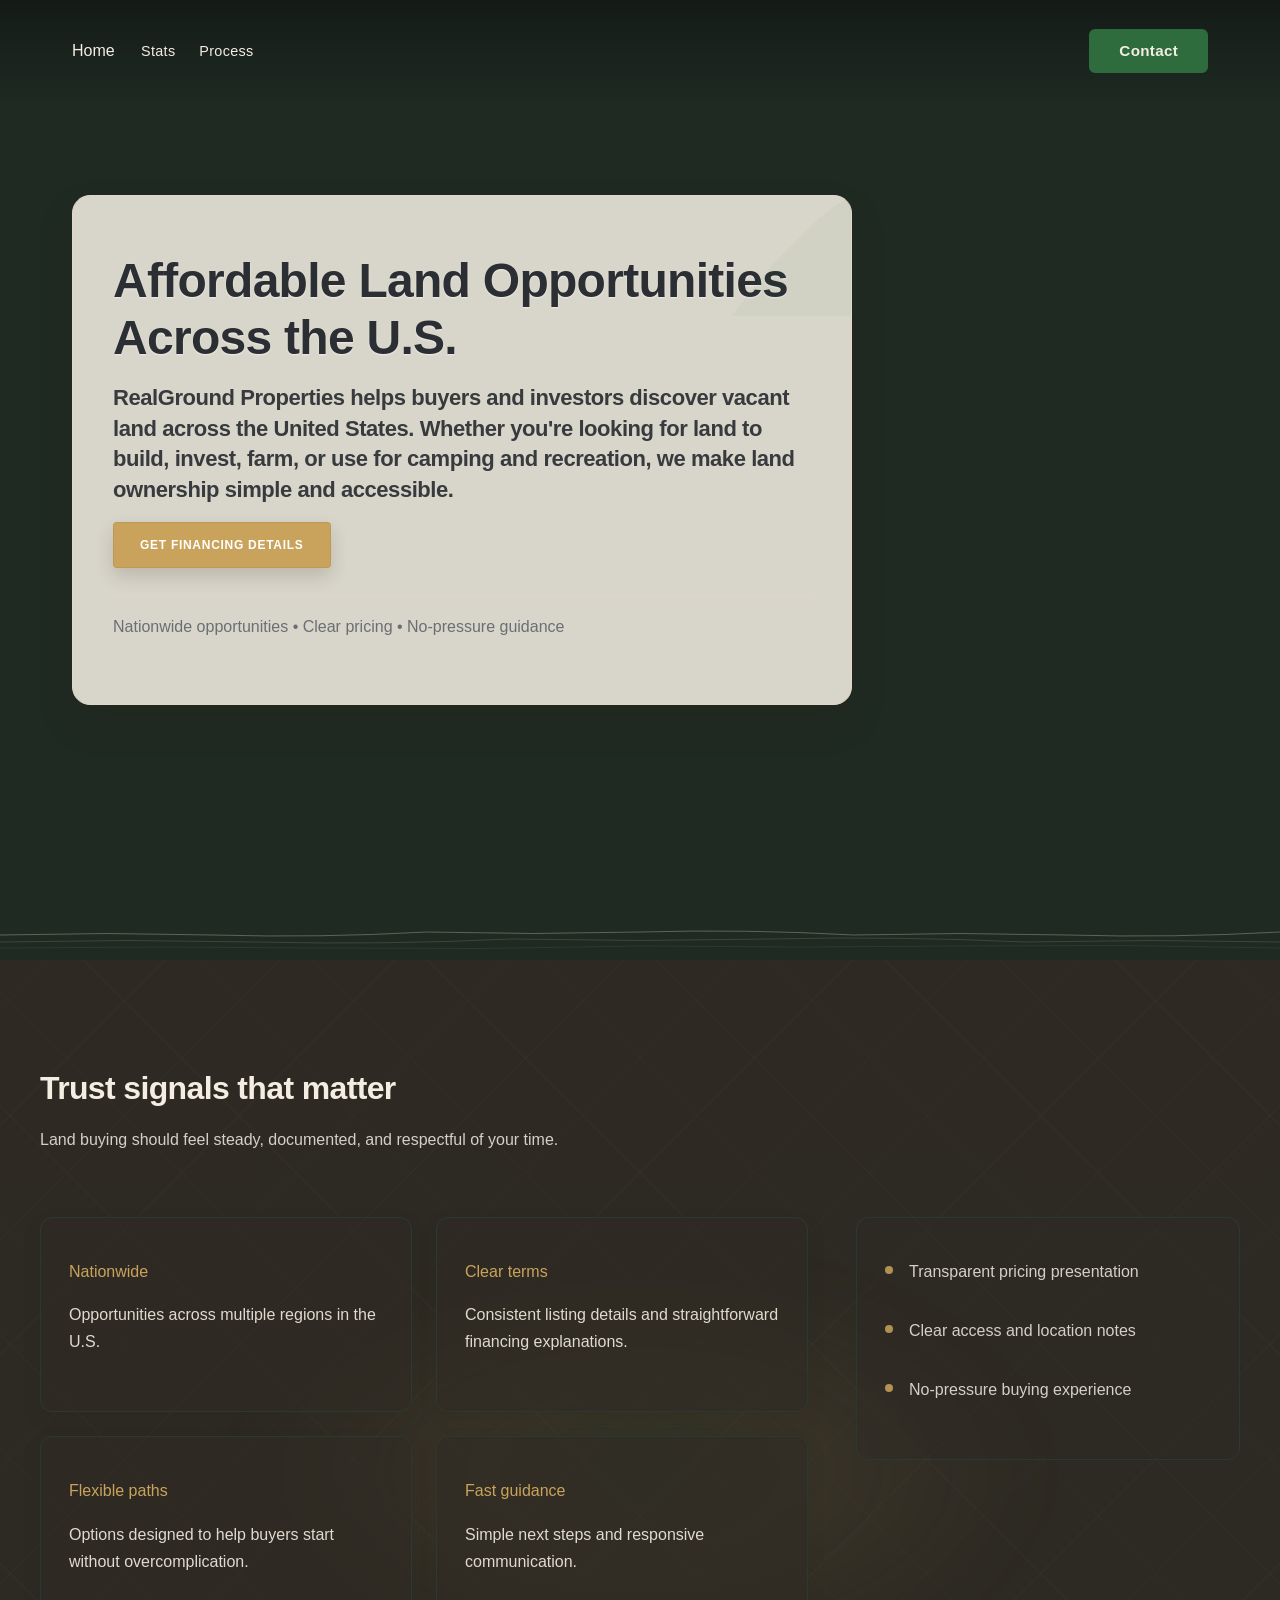
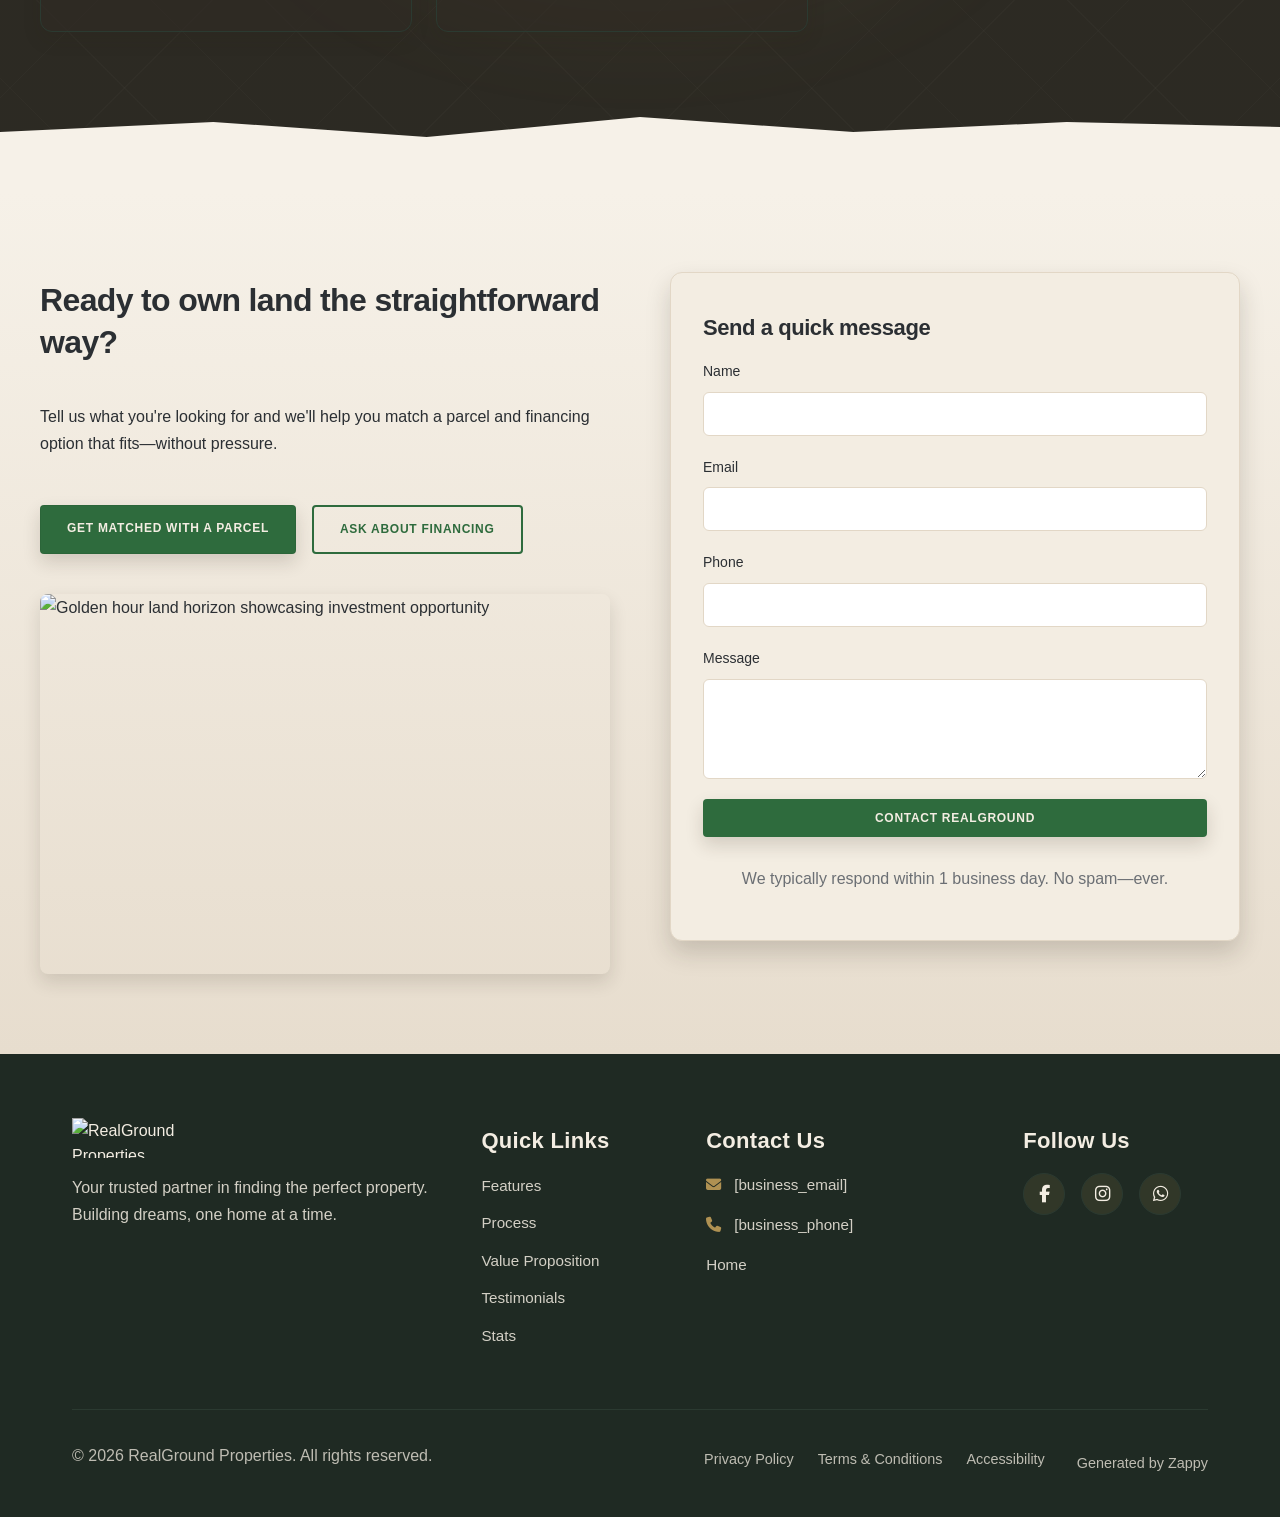
==== index.html @ a603bd5a "Background sync: Progressive GitHub Sync" ====
<!DOCTYPE html>
<html lang="en" dir="ltr">
<head>
    <meta charset="UTF-8">
    <meta name="viewport" content="width=device-width, initial-scale=1.0">
    <meta name="robots" content="index, follow">
    <title>Find Land for Sale Near You with Flexible Financing — RealGround Properties</title>
    <meta name="description" content="Discover vacant land opportunities across America with transparent pricing and seller financing options. From residential lots to recreational getaways—your land search starts here.">
    <meta name="keywords" content="zillow land for sale near me, seller financing real estate, vacant land for sale, recreational land, agricultural land">
    
    <!-- Favicons -->
    <link rel="icon" type="image/x-icon" href="/assets/favicon.ico">
    <link rel="icon" type="image/png" sizes="16x16" href="/assets/favicon-16x16.png">
    <link rel="icon" type="image/png" sizes="32x32" href="/assets/favicon-32x32.png">
    <link rel="icon" type="image/png" sizes="48x48" href="/assets/favicon-48x48.png">
    <link rel="icon" type="image/png" sizes="192x192" href="/assets/favicon-192x192.png">
    <link rel="icon" type="image/png" sizes="512x512" href="/assets/favicon-512x512.png">
    <link rel="apple-touch-icon" href="/assets/apple-touch-icon.png">
    <!-- Zappy Analytics -->
<script>
(function() {
  'use strict';
  
  // Configuration
  var config = {
    websiteId: '4b25e77c-18e2-4ebe-9d01-ecd56fb11695',
    apiUrl: 'https://api.zappy5.com/api/analytics/track',
    sessionDuration: 30 * 60 * 1000, // 30 minutes
    visitorDuration: 30 * 24 * 60 * 60 * 1000, // 30 days
    trackPageViews: true,
    trackClicks: true,
    trackFormSubmissions: true
  };
  
  // Generate or retrieve persistent visitor ID (30 days)
  function getVisitorId() {
    var visitorKey = 'zappy_visitor_' + config.websiteId;
    var visitor = null;
    
    try {
      visitor = localStorage.getItem(visitorKey);
      if (visitor) {
        var visitorData = JSON.parse(visitor);
        var now = Date.now();
        
        // Check if visitor ID is still valid (30 days)
        if (now - visitorData.created < config.visitorDuration) {
          // Update last seen timestamp
          visitorData.lastSeen = now;
          localStorage.setItem(visitorKey, JSON.stringify(visitorData));
          return visitorData.id;
        }
      }
    } catch (e) {
      console.warn('Zappy Analytics: LocalStorage not available');
    }
    
    // Generate new visitor ID
    var newVisitorId = 'zv_' + Date.now() + '_' + Math.random().toString(36).substr(2, 9);
    
    try {
      localStorage.setItem(visitorKey, JSON.stringify({
        id: newVisitorId,
        created: Date.now(),
        lastSeen: Date.now()
      }));
    } catch (e) {
      // Continue without local storage
    }
    
    return newVisitorId;
  }
  
  // Generate or retrieve session ID (30 minutes)
  function getSessionId() {
    var sessionKey = 'zappy_session_' + config.websiteId;
    var session = null;
    
    try {
      session = sessionStorage.getItem(sessionKey);
      if (session) {
        var sessionData = JSON.parse(session);
        var now = Date.now();
        
        // Check if session is still valid
        if (now - sessionData.timestamp < config.sessionDuration) {
          // Update timestamp
          sessionData.timestamp = now;
          sessionStorage.setItem(sessionKey, JSON.stringify(sessionData));
          return sessionData.id;
        }
      }
    } catch (e) {
      console.warn('Zappy Analytics: SessionStorage not available');
    }
    
    // Generate new session ID
    var newSessionId = 'zs_' + Date.now() + '_' + Math.random().toString(36).substr(2, 9);
    
    try {
      sessionStorage.setItem(sessionKey, JSON.stringify({
        id: newSessionId,
        timestamp: Date.now()
      }));
    } catch (e) {
      // Continue without session storage
    }
    
    return newSessionId;
  }
  
  var visitorId = getVisitorId();
  var sessionId = getSessionId();
  
  // Track an event
  function trackEvent(eventType, data) {
    data = data || {};
    
    var eventData = {
      website_id: config.websiteId,
      event_type: eventType,
      page_path: window.location.pathname,
      referrer: document.referrer || 'direct',
      visitor_id: visitorId,
      session_id: sessionId,
      metadata: data
    };
    
    // Use sendBeacon if available (better for page unload events)
    if (navigator.sendBeacon) {
      var blob = new Blob([JSON.stringify(eventData)], { type: 'application/json' });
      navigator.sendBeacon(config.apiUrl, blob);
    } else {
      // Fallback to fetch
      fetch(config.apiUrl, {
        method: 'POST',
        headers: {
          'Content-Type': 'application/json'
        },
        body: JSON.stringify(eventData),
        keepalive: true
      }).catch(function(error) {
        console.warn('Zappy Analytics: Failed to track event', error);
      });
    }
  }
  
  // Track page view
  if (config.trackPageViews) {
    trackEvent('pageview', {
      title: document.title,
      url: window.location.href
    });
  }
  
  // Track clicks on important elements
  if (config.trackClicks) {
    document.addEventListener('click', function(e) {
      var target = e.target;
      
      // Track button clicks (counted as actions)
      if (target.tagName === 'BUTTON' || target.closest('button')) {
        var button = target.tagName === 'BUTTON' ? target : target.closest('button');
        trackEvent('click', {
          element: 'button',
          text: button.textContent.trim().substring(0, 100),
          id: button.id || null,
          class: button.className || null
        });
      }
      
      // Track link clicks (navigation - not counted as actions)
      else if (target.tagName === 'A' || target.closest('a')) {
        var link = target.tagName === 'A' ? target : target.closest('a');
        trackEvent('navigation', {
          element: 'link',
          text: link.textContent.trim().substring(0, 100),
          href: link.href,
          external: link.hostname !== window.location.hostname
        });
      }
    }, true);
  }
  
  // Track form submissions
  if (config.trackFormSubmissions) {
    document.addEventListener('submit', function(e) {
      var form = e.target;
      
      trackEvent('form_submit', {
        form_id: form.id || null,
        form_name: form.name || null,
        form_action: form.action || null,
        form_method: form.method || 'GET'
      });
    }, true);
  }
  
  // Track time on page (send on page unload)
  var pageLoadTime = Date.now();
  
  window.addEventListener('beforeunload', function() {
    var timeOnPage = Math.floor((Date.now() - pageLoadTime) / 1000); // in seconds
    
    trackEvent('page_unload', {
      time_on_page: timeOnPage,
      page_path: window.location.pathname
    });
  });
  
  // Expose tracking function globally for custom events
  window.zappyAnalytics = {
    track: trackEvent,
    getVisitorId: function() { return visitorId; },
    getSessionId: function() { return sessionId; }
  };
  
})();
</script>
<!-- End Zappy Analytics -->
    <meta property="og:title" content="Find Land for Sale Near You with Flexible Financing — RealGround Properties">
  <meta property="og:description" content="Discover vacant land opportunities across America with transparent pricing and seller financing options. From residential lots to recreational getaways—your land search starts here.">
  <meta property="og:type" content="website">
  <meta property="og:locale" content="en_US">
  
  <meta name="twitter:card" content="summary_large_image">
  <meta name="twitter:title" content="Find Land for Sale Near You with Flexible Financing — RealGround Properties">
  <meta name="twitter:description" content="Discover vacant land opportunities across America with transparent pricing and seller financing options. From residential lots to recreational getaways—your land search starts here.">
  
  <link rel="stylesheet" href="https://cdnjs.cloudflare.com/ajax/libs/font-awesome/6.4.0/css/all.min.css">

    <!-- Favicons -->
    <link rel="icon" type="image/x-icon" href="/assets/favicon.ico">
    <link rel="icon" type="image/png" sizes="16x16" href="/assets/favicon-16x16.png">
    <link rel="icon" type="image/png" sizes="32x32" href="/assets/favicon-32x32.png">
    <link rel="icon" type="image/png" sizes="48x48" href="/assets/favicon-48x48.png">
    <link rel="icon" type="image/png" sizes="192x192" href="/assets/favicon-192x192.png">
    <link rel="icon" type="image/png" sizes="512x512" href="/assets/favicon-512x512.png">
    <link rel="apple-touch-icon" href="/assets/apple-touch-icon.png">
    <!-- Cookie Consent -->
    <link rel="stylesheet" href="https://cdn.jsdelivr.net/npm/vanilla-cookieconsent@3/dist/cookieconsent.css">
    <script src="https://cdn.jsdelivr.net/npm/vanilla-cookieconsent@3/dist/cookieconsent.umd.js"></script>
    <!-- Mickidum Accessibility Toolbar -->
    <script src="https://cdn.jsdelivr.net/gh/mickidum/acc_toolbar/acctoolbar/acctoolbar.min.js"></script>

<style data-zappy-section-v2-css="true">
/* V2 Regenerated Section CSS */
.home-hero-section {
  position: relative;
  width: 100%;
  min-height: 100vh;
  display: flex;
  align-items: center;
  justify-content: flex-start;
  overflow: visible;
  padding-bottom: 60px;
  background-color: var(--bg-dark);
  color: var(--text-light);
}

/* Full-bleed background image wrapper */
.home-hero-section .hero-bg-wrapper {
  position: absolute;
  top: 0;
  left: 0;
  width: 100%;
  height: 100%;
  z-index: 0;
  overflow: hidden;
}

.home-hero-section .hero-bg-image {
  position: absolute;
  top: 0;
  left: 0;
  width: 100%;
  height: 100%;
  background-size: cover;
  background-position: center;
  background-repeat: no-repeat;
}

/* Gradient scrim overlay for text legibility */
.home-hero-section .hero-scrim {
  position: absolute;
  top: 0;
  left: 0;
  width: 100%;
  height: 100%;
  background-image: linear-gradient(110deg, rgba(31,42,35,0.78) 0%, rgba(31,42,35,0.65) 40%, rgba(31,42,35,0.35) 70%, rgba(31,42,35,0.15) 100%);
  z-index: 1;
  pointer-events: none;
}

/* Content wrapper: START-aligned with safe margins */
.home-hero-section .hero-content-wrapper {
  position: relative;
  z-index: 10;
  width: 100%;
  max-width: 1200px;
  margin: 0 auto;
  padding: 0 32px;
  display: flex;
  align-items: center;
  min-height: 100vh;
}

/* Frosted overlay card */
.home-hero-section .hero-overlay-card {
  position: relative;
  max-width: 580px;
  background: rgba(243,237,226,0.88);
  backdrop-filter: blur(12px);
  -webkit-backdrop-filter: blur(12px);
  border-radius: 18px;
  padding: 48px 40px;
  box-shadow: 0 18px 34px rgba(41,33,21,0.20), 0 0 1px rgba(47,42,35,0.15);
  border: 1px solid var(--border-light);
  color: var(--text-dark);
}

/* Embossed corner flourish (END corner) */
.home-hero-section .card-flourish {
  position: absolute;
  top: 0;
  right: 0;
  width: 120px;
  height: 120px;
  color: var(--primary);
  pointer-events: none;
}

/* Typography inside card */
.home-hero-section .hero-overlay-card h1 {
  font-family: 'Manrope', system-ui, -apple-system, 'Segoe UI', Roboto, sans-serif;
  font-size: 40px;
  font-weight: 600;
  line-height: 1.15;
  letter-spacing: -0.015em;
  color: var(--text-dark);
  margin: 0 0 20px 0;
  text-shadow: 0 1px 2px rgba(255,255,255,0.6);
}

.home-hero-section .hero-overlay-card h3 {
  font-family: 'Inter', system-ui, -apple-system, 'Segoe UI', Roboto, sans-serif;
  font-size: 16px;
  font-weight: 400;
  line-height: 1.7;
  color: var(--text-dark);
  margin: 0 0 32px 0;
  opacity: 0.92;
}

/* CTA row: horizontal on desktop, stacked on mobile */
.home-hero-section .hero-cta-row {
  display: flex;
  gap: 14px;
  margin-bottom: 28px;
  flex-wrap: wrap;
}

.home-hero-section .btn-primary,
.home-hero-section .btn-secondary {
  display: inline-block;
  padding: 12px 26px;
  border-radius: 4px;
  font-family: 'Inter', system-ui, -apple-system, 'Segoe UI', Roboto, sans-serif;
  font-size: 12px;
  font-weight: 700;
  letter-spacing: 0.06em;
  text-transform: uppercase;
  text-decoration: none;
  border: 1px solid rgba(0,0,0,0.06);
  box-shadow: 0 8px 18px rgba(41,33,21,0.16);
  transition: transform 220ms ease, box-shadow 220ms ease, background-color 220ms ease;
  cursor: pointer;
}

.home-hero-section .btn-primary {
  background: var(--primary);
  color: #FFFFFF;
}

.home-hero-section .btn-primary:hover {
  background: #3C7B4D;
  transform: translateY(-2px);
  box-shadow: 0 12px 24px rgba(41,33,21,0.22);
}

.home-hero-section .btn-secondary {
  background: var(--accent);
  color: #FFFFFF;
}

.home-hero-section .btn-secondary:hover {
  background: #D6902B;
  transform: translateY(-2px);
  box-shadow: 0 12px 24px rgba(217,144,43,0.22);
}

/* Trust row: compact metadata line */
.home-hero-section .trust-row {
  font-family: 'Inter', system-ui, -apple-system, 'Segoe UI', Roboto, sans-serif;
  font-size: 12px;
  font-weight: 600;
  line-height: 1.5;
  color: var(--text-muted);
  margin: 0;
  padding-top: 16px;
  border-top: 1px solid var(--border-light);
}

/* Bottom divider wrapper */
.home-hero-section .home-hero-divider-wrapper {
  position: absolute;
  bottom: 0;
  left: 0;
  width: 100%;
  height: 60px;
  pointer-events: none;
  z-index: 5;
}

.home-hero-section .home-hero-divider-wrapper svg {
  display: block;
  width: 100%;
  height: 100%;
}

/* Mobile responsive styles */
@media (max-width: 768px) {
  .home-hero-section {
    min-height: 100vh;
    padding-bottom: 60px;
  }

  .home-hero-section .hero-content-wrapper {
    padding: 100px 16px 0 16px;
    min-height: calc(100vh - 60px);
  }

  .home-hero-section .hero-overlay-card {
    max-width: 100%;
    padding: 32px 24px;
    border-radius: 12px;
  }

  .home-hero-section .card-flourish {
    width: 80px;
    height: 80px;
  }

  .home-hero-section .hero-overlay-card h1 {
    font-size: 32px;
    margin-bottom: 16px;
  }

  .home-hero-section .hero-overlay-card h3 {
    font-size: 14px;
    margin-bottom: 24px;
  }

  .home-hero-section .hero-cta-row {
    flex-direction: column;
    gap: 12px;
  }

  .home-hero-section .btn-primary,
  .home-hero-section .btn-secondary {
    width: 100%;
    text-align: center;
    padding: 14px 20px;
  }

  .home-hero-section .trust-row {
    font-size: 11px;
    padding-top: 12px;
  }
}
</style>
    <link rel="stylesheet" href="/styles.css">

    <style id="zappy-dropdown-submenu-styles">
      /* ========== DESKTOP DROPDOWN SUBMENU STYLES ========== */
      /* Base styles for dropdown submenus - parent must be positioned */
      .nav-menu li:has(.sub-menu), nav li:has(.sub-menu), .navbar li:has(.sub-menu), #navMenu li:has(.sub-menu) { position: relative; }
      /* Submenu base - hidden by default */
      .nav-menu .sub-menu, nav .sub-menu, .navbar .sub-menu, #navMenu .sub-menu { display: block !important; position: absolute !important; top: 100%; left: 0; min-width: 220px; background: white; border-radius: 8px; box-shadow: 0 8px 25px rgba(0,0,0,0.15); padding: 8px 0; opacity: 0; visibility: hidden; transform: translateY(10px); transition: all 0.3s ease; z-index: 1000; list-style: none; pointer-events: none; }
      /* CRITICAL: Desktop hover styles to show dropdown */
      .nav-menu li:hover > .sub-menu, nav li:hover > .sub-menu, .navbar li:hover > .sub-menu, #navMenu li:hover > .sub-menu { opacity: 1 !important; visibility: visible !important; transform: translateY(0) !important; pointer-events: auto !important; }
      /* Submenu item styling */
      .sub-menu li { list-style: none; margin: 0; padding: 0; }
      .sub-menu a { display: block !important; padding: 10px 16px !important; color: var(--text-dark, #333) !important; font-weight: 500; text-decoration: none; white-space: nowrap; transition: background-color 0.2s; }
      .sub-menu a:hover { background-color: #f5f5f5; }
      /* RTL (Hebrew/Arabic) dropdown positioning */
      [dir="rtl"] .nav-menu .sub-menu, [dir="rtl"] nav .sub-menu, [dir="rtl"] .navbar .sub-menu, html[lang="he"] .nav-menu .sub-menu, html[lang="he"] nav .sub-menu, html[lang="he"] .navbar .sub-menu, html[lang="ar"] .nav-menu .sub-menu, html[lang="ar"] nav .sub-menu, html[lang="ar"] .navbar .sub-menu { left: auto !important; right: 0 !important; }
      /* Hide empty dropdown menus */
      .sub-menu:empty, .sub-menu:not(:has(li:not(.zappy-hidden-menu-item))), .sub-menu:not(:has(li)) { display: none !important; opacity: 0 !important; visibility: hidden !important; pointer-events: none !important; }
      /* Desktop: show submenu on Menu Group hover */
      li:has(.menu-group-title):hover > .sub-menu { opacity: 1 !important; visibility: visible !important; transform: translateY(0) !important; pointer-events: auto !important; }
      /* Menu Group title styling */
      .nav-menu > li > .menu-group-title, #navMenu > li > .menu-group-title { display: inline-block; padding: 0.5rem 1rem; cursor: default; user-select: none; }
      
      /* ========== MOBILE SUBMENU STYLES ========== */
      @media (max-width: 768px) {
        .nav-menu .sub-menu, nav .sub-menu, .navbar .sub-menu, #navMenu .sub-menu { position: static !important; transform: none !important; box-shadow: none !important; background: transparent !important; max-height: 0; overflow: hidden; opacity: 0; visibility: hidden; transition: max-height 0.3s ease, opacity 0.3s ease; padding: 0 !important; border-radius: 0 !important; }
        .sub-menu.mobile-expanded { max-height: 500px !important; opacity: 1 !important; visibility: visible !important; padding: 8px 0 8px 16px !important; }
        [dir="rtl"] .sub-menu.mobile-expanded, html[lang="he"] .sub-menu.mobile-expanded { padding: 8px 16px 8px 0 !important; }
        /* Disable hover behavior on mobile */
        .nav-menu li:hover > .sub-menu, nav li:hover > .sub-menu, .navbar li:hover > .sub-menu, #navMenu li:hover > .sub-menu { opacity: 0; visibility: hidden; pointer-events: none; }
        .nav-menu li > .sub-menu.mobile-expanded, nav li > .sub-menu.mobile-expanded, .navbar li > .sub-menu.mobile-expanded, #navMenu li > .sub-menu.mobile-expanded { opacity: 1 !important; visibility: visible !important; pointer-events: auto !important; }
        .nav-menu li:has(.sub-menu), nav li:has(.sub-menu), .navbar li:has(.sub-menu), #navMenu li:has(.sub-menu) { display: flex !important; flex-wrap: wrap !important; align-items: center !important; position: relative !important; min-height: 44px !important; }
        .nav-menu li:has(.sub-menu) > a, nav li:has(.sub-menu) > a, .navbar li:has(.sub-menu) > a, #navMenu li:has(.sub-menu) > a { flex: 1 !important; min-width: 0 !important; }
        .nav-menu li:has(.sub-menu) > .menu-group-title, nav li:has(.sub-menu) > .menu-group-title, .navbar li:has(.sub-menu) > .menu-group-title, #navMenu li:has(.sub-menu) > .menu-group-title { flex: 1 !important; min-width: 0 !important; padding: 0 !important; line-height: inherit !important; }
        .nav-menu li:has(.sub-menu) > .sub-menu, nav li:has(.sub-menu) > .sub-menu, .navbar li:has(.sub-menu) > .sub-menu, #navMenu li:has(.sub-menu) > .sub-menu { flex-basis: 100% !important; width: 100% !important; }
        .nav-menu li:has(.sub-menu) > a [class*="chevron"], .nav-menu li:has(.sub-menu) > a [class*="arrow"], .nav-menu li:has(.sub-menu) > a .fa-chevron-down, .nav-menu li:has(.sub-menu) > a .fa-angle-down, nav li:has(.sub-menu) > a [class*="chevron"], nav li:has(.sub-menu) > a [class*="arrow"], #navMenu li:has(.sub-menu) > a [class*="chevron"], #navMenu li:has(.sub-menu) > a [class*="arrow"] { display: none !important; visibility: hidden !important; }
        .mobile-submenu-toggle { display: flex !important; align-items: center !important; justify-content: center !important; width: 44px !important; height: auto !important; background: transparent !important; border: none !important; cursor: pointer !important; color: var(--text-light) !important; position: static !important; flex-shrink: 0 !important; align-self: stretch !important; z-index: 2 !important; padding: 0 !important; margin: 0 !important; }
        .mobile-submenu-toggle::after { content: '' !important; width: 0 !important; height: 0 !important; border-left: 6px solid transparent !important; border-right: 6px solid transparent !important; border-top: 7px solid currentColor !important; transition: transform 0.3s ease !important; }
        .mobile-submenu-toggle.expanded::after { transform: rotate(180deg) !important; }
        .sub-menu a { padding: 10px 0 !important; display: block !important; color: var(--text-light) !important; }
        .navbar .sub-menu li a, nav.navbar .sub-menu li a, .zappy-products-dropdown .sub-menu a { color: var(--text-light) !important; }
      }
      @media (min-width: 769px) { .mobile-submenu-toggle { display: none !important; } }
    </style>

    <style id="mobile-lang-menu-deployed-css">
    @media (max-width: 768px) {
      .lang-switcher,
      .nav-cta-container .lang-switcher,
      .nav-container .lang-switcher,
      .navbar .lang-switcher,
      .navbar .nav-cta-container .lang-switcher,
      .nav-icons-left .lang-switcher,
      .nav-ecommerce-icons .lang-switcher { display: none !important; }
      .mobile-lang-menu { width: 100%; border-top: 1px solid rgba(128,128,128,0.2); padding: 8px 0 0 0; margin-top: 8px; }
      .mobile-lang-toggle { display: flex !important; align-items: center; justify-content: space-between; width: 100%; padding: 12px 16px; background: none; border: none; cursor: pointer; font-size: 15px; color: inherit; font-family: inherit; }
      .mobile-lang-toggle::after { content: ''; display: inline-block; width: 8px; height: 8px; border-right: 2px solid currentColor; border-bottom: 2px solid currentColor; transform: rotate(45deg); transition: transform 0.3s ease; margin-left: 8px; }
      .mobile-lang-toggle.expanded::after { transform: rotate(-135deg); }
      .mobile-lang-options { max-height: 0; overflow: hidden; transition: max-height 0.3s ease; }
      .mobile-lang-options.expanded { max-height: 300px; }
      .mobile-lang-option { display: flex !important; align-items: center; gap: 10px; padding: 10px 24px; text-decoration: none; color: inherit; font-size: 14px; font-family: inherit; }
      .mobile-lang-option:hover { background: rgba(128,128,128,0.1); }
      .mobile-lang-option.active { font-weight: 600; opacity: 0.7; pointer-events: none; }
      .mobile-lang-option img { width: 20px; height: 20px; border-radius: 50%; }
    }
    @media (min-width: 769px) {
      .mobile-lang-menu { display: none !important; }
    }
    </style>

    <style id="zappy-widget-visibility">
      #mic-access-tool-general-button, .mic-access-tool-general-button,
      #mic-init-access-tool .mic-access-tool-general-button, #mic-init-access-tool #mic-access-tool-general-button,
      ._access-icon, #mic-access-tool-box, .mic-access-tool-box,
      #mic-init-access-tool #mic-access-tool-box, div[id*="mic-access-tool-box"], ._access-menu {
        display: none !important; visibility: hidden !important; opacity: 0 !important; pointer-events: none !important;
      }
    </style>
</head>
<body>

  <nav class="navbar">
  <button class="mobile-toggle" id="mobileToggle" aria-label="Menu">
    <svg class="hamburger-icon" width="24" height="24" viewbox="0 0 24 24" fill="none">
      <path d="M3 12h18M3 6h18M3 18h18" stroke="currentColor" stroke-width="2" stroke-linecap="round"></path>
    </svg>
    <svg class="close-icon" width="24" height="24" viewbox="0 0 24 24" fill="none" style="display: none;">
      <path d="M18 6L6 18M6 6l12 12" stroke="currentColor" stroke-width="2" stroke-linecap="round"></path>
    </svg>
  </button>
  
  <button class="phone-header-btn" data-phone="[business_phone]" aria-label="Call">
    <svg width="20" height="20" viewbox="0 0 24 24" fill="currentColor">
      <path d="M22 16.92v3a2 2 0 0 1-2.18 2 19.79 19.79 0 0 1-8.63-3.07 19.5 19.5 0 0 1-6-6 19.79 19.79 0 0 1-3.07-8.67A2 2 0 0 1 4.11 2h3a2 2 0 0 1 2 1.72 12.84 12.84 0 0 0 .7 2.81 2 2 0 0 1-.45 2.11L8.09 9.91a16 16 0 0 0 6 6l1.27-1.27a2 2 0 0 1 2.11-.45 12.84 12.84 0 0 0 2.81.7A2 2 0 0 1 22 16.92z"></path>
    </svg>
  </button>

  <div class="nav-container">
    <div class="nav-brand">
      <a href="/" class="logo-link">Home</a>
    </div>
    
    <ul class="nav-menu" id="navMenu"><li><a href="#stats">Stats</a></li><li><a href="#process">Process</a></li></ul>
    
    <div class="nav-cta-container">
      <a href="#cta" class="nav-cta-btn">Contact</a>
    </div>
  </div>
</nav>
<script>

// Navbar Mobile Menu Toggle and Contrast Fix
(function() {
  // Use 'load' event instead of 'DOMContentLoaded' to ensure we run AFTER all other scripts
  window.addEventListener('load', function() {
    
    // FIX MOBILE BUTTON CONTRAST
    // Detect navbar background color and apply contrasting color to mobile buttons
    const navbar = document.querySelector('.navbar, nav, header');
    if (!navbar) {
      console.log('[Navbar] Navbar element not found');
      return;
    }
    
    // DECLARE VARIABLES EARLY to avoid Temporal Dead Zone errors
    // These are used in multiple places below
    let mobileToggle = document.getElementById('mobileToggle') ||
                       document.querySelector('.mobile-toggle') ||
                       document.querySelector('.hamburger') ||
                       document.querySelector('.hamburger-menu') ||
                       document.querySelector('.menu-toggle') ||
                       document.querySelector('.burger-menu') ||
                       document.querySelector('[aria-label="Menu"]') ||
                       document.querySelector('[aria-label="תפריט"]');
    
    const phoneBtn = document.querySelector('.phone-header-btn');
    
    const computedStyle = window.getComputedStyle(navbar);
    let bgColor = computedStyle.backgroundColor;
    
    console.log('[Navbar] Initial navbar background:', bgColor);
    
    // Check if background is transparent or rgba with 0 alpha
    const isTransparent = bgColor === 'transparent' || 
                         bgColor === 'rgba(0, 0, 0, 0)' ||
                         (bgColor.startsWith('rgba') && bgColor.includes(', 0)'));
    
    if (isTransparent) {
      // Check for background-image or gradient
      const bgImage = computedStyle.backgroundImage;
      if (bgImage && bgImage !== 'none') {
        console.log('[Navbar] Navbar has background image/gradient, using dark text');
        bgColor = 'rgb(240, 240, 240)'; // Assume light background
      } else {
        // Transparent navbar - check body background
        const bodyBg = window.getComputedStyle(document.body).backgroundColor;
        console.log('[Navbar] Navbar transparent, using body background:', bodyBg);
        bgColor = bodyBg;
      }
    }
    
    // Calculate luminance to determine if background is light or dark
    const rgb = bgColor.match(/\d+/g);
    if (rgb && rgb.length >= 3) {
      const r = parseInt(rgb[0]);
      const g = parseInt(rgb[1]);
      const b = parseInt(rgb[2]);
      const luminance = (0.299 * r + 0.587 * g + 0.114 * b) / 255;
      
      // Mobile button colors are set by Claude's AI-generated CSS (same as .nav-menu a)
      // No dynamic color overrides needed - colors come from the generated navbar CSS
      console.log('[Navbar] Mobile button colors preserved from Claude CSS (luminance:', luminance.toFixed(2) + ')');
      
      // FIX ICON SIZES - Ensure SVGs are properly sized and visible
      // INJECT CRITICAL CSS TO OVERRIDE ANY CONFLICTING RULES
      const criticalCSS = document.createElement('style');
      criticalCSS.id = 'zappy-mobile-nav-fix';
      const htmlLang = document.documentElement.lang || 'en';
      const htmlDir = document.documentElement.dir || 'ltr';
      // Check both dir attribute AND lang for RTL detection
      // dir="rtl" is the most reliable indicator
      const isRTL = htmlDir === 'rtl' || htmlLang === 'he' || htmlLang === 'ar';
      
      criticalCSS.textContent = `
        /* Hide mobile buttons on desktop, show only on mobile */
        @media (min-width: 769px) {
          .mobile-toggle,
          .phone-header-btn {
            display: none !important;
          }
        }
        
        /* Show and position mobile buttons correctly on mobile */
        @media (max-width: 768px) {
          .mobile-toggle,
          .phone-header-btn {
            position: absolute !important;
            top: 50% !important;
            transform: translateY(-50%) !important;
            z-index: 1001 !important;
            display: flex !important;
            align-items: center !important;
            justify-content: center !important;
            width: 36px !important;
            height: 36px !important;
            border-radius: 50% !important;
            border: none !important;
            cursor: pointer !important;
            padding: 6px !important;
            background: none !important;
            color: var(--nav-text, var(--text-light)) !important;
          }
          
          /* LTR positioning (default): hamburger LEFT, phone RIGHT */
          html:not([dir="rtl"]):not([lang="he"]):not([lang="ar"]) .mobile-toggle,
          html[dir="ltr"] .mobile-toggle {
            left: 12px !important;
            right: auto !important;
          }
          html:not([dir="rtl"]):not([lang="he"]):not([lang="ar"]) .phone-header-btn,
          html[dir="ltr"] .phone-header-btn {
            right: 12px !important;
            left: auto !important;
          }
          
          /* RTL positioning: hamburger RIGHT, phone LEFT */
          html[dir="rtl"] .mobile-toggle,
          html[lang="he"] .mobile-toggle,
          html[lang="ar"] .mobile-toggle {
            right: 12px !important;
            left: auto !important;
          }
          html[dir="rtl"] .phone-header-btn,
          html[lang="he"] .phone-header-btn,
          html[lang="ar"] .phone-header-btn {
            left: 12px !important;
            right: auto !important;
          }
          
          /* CRITICAL: Ensure nav-container has min-height on mobile */
          /* All children are positioned absolutely/fixed on mobile, so height:auto collapses to 0 */
          .nav-container {
            min-height: 70px !important;
            position: relative !important;
          }
          
          /* Ensure SVG icons are properly sized and inherit color */
          .mobile-toggle svg,
          .phone-header-btn svg {
            width: 24px !important;
            height: 24px !important;
            /* Don't force display - let JavaScript control hamburger/close toggle */
          }
          
          /* Reset nav-cta-container on mobile - remove desktop box-shadow/padding */
          /* that creates a visible ghost box when CTA button is hidden */
          .nav-cta-container {
            box-shadow: none !important;
            padding: 0 !important;
          }
          
          /* Hide nav-cta-container entirely on mobile when there's no lang-switcher */
          /* (only the CTA button is inside, and it's hidden on mobile) */
          .nav-cta-container:not(:has(.lang-switcher)) {
            display: none !important;
          }
          
          /* CRITICAL: Prevent hero image fade gradient from bleeding over headline text */
          /* The .image-fade-gradient has bottom: -30px (extends below parent) */
          /* On mobile stacked layout, this overlaps the h1 text below the image */
          .hero-image-column {
            overflow: hidden !important;
          }
          .image-fade-gradient {
            bottom: 0 !important;
          }
          
          /* Hide desktop language switcher on mobile - hamburger menu handles it */
          /* High specificity to override stored CSS */
          .lang-switcher,
          .nav-cta-container .lang-switcher,
          .nav-container .lang-switcher,
          .navbar .lang-switcher,
          .navbar .nav-cta-container .lang-switcher {
            display: none !important;
          }
        }
      `;
      
      // Remove existing fix if present and inject new one
      const existing = document.getElementById('zappy-mobile-nav-fix');
      if (existing) existing.remove();
      document.head.appendChild(criticalCSS);
      
      console.log('[Navbar] Critical CSS injected for mobile nav positioning');
      
      // ONLY apply inline positioning styles on mobile viewport
      // On desktop, the CSS handles hiding these buttons with display: none
      // Inline styles were breaking desktop layout by overriding CSS
      const isMobileViewport = window.innerWidth <= 768;
      
      if (mobileToggle) {
        // Icon sizing applies to all viewports for consistency
        const hamburgerIcon = mobileToggle.querySelector('.hamburger-icon');
        const closeIcon = mobileToggle.querySelector('.close-icon');
        
        if (hamburgerIcon) {
          hamburgerIcon.style.setProperty('width', '24px', 'important');
          hamburgerIcon.style.setProperty('height', '24px', 'important');
          hamburgerIcon.style.setProperty('display', 'block', 'important'); // Show hamburger by default
        }
        if (closeIcon) {
          closeIcon.style.setProperty('width', '24px', 'important');
          closeIcon.style.setProperty('height', '24px', 'important');
          closeIcon.style.setProperty('display', 'none', 'important'); // Hide close icon by default
        }
        
        // ONLY set positioning inline styles on mobile
        if (isMobileViewport) {
          mobileToggle.style.setProperty('position', 'absolute', 'important');
          mobileToggle.style.setProperty('top', '50%', 'important');
          mobileToggle.style.setProperty('transform', 'translateY(-50%)', 'important');
          mobileToggle.style.setProperty('z-index', '1001', 'important');
          
          // Clear any inline left/right so CSS can take over based on html[dir]
          mobileToggle.style.removeProperty('left');
          mobileToggle.style.removeProperty('right');
          
          console.log('[Navbar] Mobile toggle positioning applied (mobile viewport)');
        } else {
          // On desktop, clear any positioning styles to let CSS handle it
          mobileToggle.style.removeProperty('position');
          mobileToggle.style.removeProperty('top');
          mobileToggle.style.removeProperty('transform');
          mobileToggle.style.removeProperty('z-index');
          mobileToggle.style.removeProperty('left');
          mobileToggle.style.removeProperty('right');
          console.log('[Navbar] Desktop viewport - cleared mobile toggle inline positioning');
        }
      }
      
      if (phoneBtn) {
        // Icon sizing applies to all viewports
        const phoneIcon = phoneBtn.querySelector('svg');
        if (phoneIcon) {
          phoneIcon.style.width = '24px';
          phoneIcon.style.height = '24px';
          phoneIcon.setAttribute('width', '24');
          phoneIcon.setAttribute('height', '24');
        }
        
        // ONLY set positioning inline styles on mobile
        if (isMobileViewport) {
          phoneBtn.style.setProperty('position', 'absolute', 'important');
          phoneBtn.style.setProperty('top', '50%', 'important');
          phoneBtn.style.setProperty('transform', 'translateY(-50%)', 'important');
          phoneBtn.style.setProperty('z-index', '1001', 'important');
          
          // Clear any inline left/right so CSS can take over based on html[dir]
          phoneBtn.style.removeProperty('left');
          phoneBtn.style.removeProperty('right');
          
          console.log('[Navbar] Phone button positioning applied (mobile viewport)');
        } else {
          // On desktop, clear any positioning styles to let CSS handle it
          phoneBtn.style.removeProperty('position');
          phoneBtn.style.removeProperty('top');
          phoneBtn.style.removeProperty('transform');
          phoneBtn.style.removeProperty('z-index');
          phoneBtn.style.removeProperty('left');
          phoneBtn.style.removeProperty('right');
          console.log('[Navbar] Desktop viewport - cleared phone button inline positioning');
        }
      }
    } else {
      console.log('[Navbar] Could not parse background color:', bgColor);
    }
    
    // MOBILE MENU TOGGLE
    // Re-query in case DOM changed (mobileToggle already declared at top of function)
    mobileToggle = document.getElementById('mobileToggle') ||
                   document.querySelector('.mobile-toggle') ||
                   document.querySelector('.hamburger') ||
                   document.querySelector('.hamburger-menu') ||
                   document.querySelector('.menu-toggle') ||
                   document.querySelector('.burger-menu') ||
                   document.querySelector('[aria-label="Menu"]') ||
                   document.querySelector('[aria-label="תפריט"]');
    
    // EXPANDED SEARCH: Find nav menu by ID or class
    const navMenu = document.getElementById('navMenu') ||
                  document.querySelector('.nav-menu') ||
                  document.querySelector('.nav-links') ||
                  document.querySelector('nav ul:not(.submenu)');
    
    if (!mobileToggle || !navMenu) {
      console.log('[Navbar] Mobile toggle or menu not found:', { toggle: !!mobileToggle, menu: !!navMenu });
      return;
    }
    
    // Ensure navMenu has ID for CSS targeting
    if (!navMenu.id) {
      navMenu.id = 'navMenu';
    }
    
    console.log('[Navbar] Initializing mobile menu...');
    
    // Remove any existing event listeners by cloning the button
    const newToggle = mobileToggle.cloneNode(true);
    mobileToggle.parentNode.replaceChild(newToggle, mobileToggle);
    
    // Toggle menu on button click - use newToggle now
    newToggle.addEventListener('click', function(e) {
      e.preventDefault();
      e.stopPropagation();
      
      const hamburgerIcon = this.querySelector('.hamburger-icon');
      const closeIcon = this.querySelector('.close-icon');
      const isActive = navMenu.classList.contains('active');
      
      if (isActive) {
        // Close menu
        navMenu.classList.remove('active');
        if (hamburgerIcon) hamburgerIcon.style.setProperty('display', 'block', 'important');
        if (closeIcon) closeIcon.style.setProperty('display', 'none', 'important');
        document.body.style.overflow = '';
        console.log('[Navbar] Menu closed');
      } else {
        // Open menu
        navMenu.classList.add('active');
        if (hamburgerIcon) hamburgerIcon.style.setProperty('display', 'none', 'important');
        if (closeIcon) closeIcon.style.setProperty('display', 'block', 'important');
        document.body.style.overflow = 'hidden';
        console.log('[Navbar] Menu opened');
      }
    });
    
    // Close menu when clicking nav links (but NOT dropdown toggles)
    const navLinks = navMenu.querySelectorAll('a');
    navLinks.forEach(function(link) {
      link.addEventListener('click', function() {
        // Don't close if it's a dropdown child (unless it's a real navigation link)
        if (this.getAttribute('href') === '#') return;
        
        const hamburgerIcon = newToggle.querySelector('.hamburger-icon');
        const closeIcon = newToggle.querySelector('.close-icon');
        
        navMenu.classList.remove('active');
        if (hamburgerIcon) hamburgerIcon.style.setProperty('display', 'block', 'important');
        if (closeIcon) closeIcon.style.setProperty('display', 'none', 'important');
        document.body.style.overflow = '';
        console.log('[Navbar] Menu closed (link clicked)');
      });
    });
    
    // DROPDOWN MENU TOGGLE (for mobile and touch devices)
    var dropdownToggles = navMenu.querySelectorAll('.dropdown-toggle');
    dropdownToggles.forEach(function(toggle) {
      toggle.addEventListener('click', function(e) {
        e.preventDefault();
        e.stopPropagation();
        var parent = this.closest('.nav-dropdown');
        if (!parent) return;
        
        // Close other open dropdowns at the same level
        var siblings = parent.parentNode.querySelectorAll('.nav-dropdown.open');
        siblings.forEach(function(sib) {
          if (sib !== parent) sib.classList.remove('open');
        });
        
        parent.classList.toggle('open');
        console.log('[Navbar] Dropdown toggled:', parent.classList.contains('open') ? 'open' : 'closed');
      });
    });
    
    // Close dropdowns when clicking outside
    document.addEventListener('click', function(e) {
      if (!e.target.closest('.nav-dropdown')) {
        var openDropdowns = document.querySelectorAll('.nav-dropdown.open');
        openDropdowns.forEach(function(dd) { dd.classList.remove('open'); });
      }
    });
    
    console.log('[Navbar] Dropdown handlers initialized for ' + dropdownToggles.length + ' dropdowns');
    
    // Phone button functionality (phoneBtn already declared at top of function)
    if (phoneBtn) {
      phoneBtn.addEventListener('click', function() {
        // Get phone number from placeholder in page or use default
        const phoneLinks = document.querySelectorAll('a[href^="tel:"]');
        const phoneNumber = phoneLinks.length > 0 
          ? phoneLinks[0].getAttribute('href').replace('tel:', '')
          : '[business_phone]';
        
        window.location.href = 'tel:' + phoneNumber;
        console.log('[Navbar] Phone button clicked');
      });
    }
    
    console.log('[Navbar] Mobile menu initialized successfully');
    
    // === WHATSAPP BUTTON VISIBILITY FIX ===
    // Ensure WhatsApp floating button is hidden on desktop and visible on mobile
    // IMPORTANT: Only target the floating button by its class, NOT generic wa.me links
    const handleWhatsAppVisibility = function() {
      const whatsappBtn = document.querySelector('.whatsapp-float');
      if (whatsappBtn) {
        const isDesktop = window.innerWidth >= 769;
        if (isDesktop) {
          whatsappBtn.style.setProperty('display', 'none', 'important');
          whatsappBtn.style.setProperty('visibility', 'hidden', 'important');
          whatsappBtn.style.setProperty('opacity', '0', 'important');
          whatsappBtn.style.setProperty('pointer-events', 'none', 'important');
          console.log('[WhatsApp] Button hidden on desktop');
        } else {
          whatsappBtn.style.removeProperty('display');
          whatsappBtn.style.removeProperty('visibility');
          whatsappBtn.style.removeProperty('opacity');
          whatsappBtn.style.removeProperty('pointer-events');
          console.log('[WhatsApp] Button visible on mobile');
        }
      }
    };
    
    // Run on load
    handleWhatsAppVisibility();
    
    // Run on resize with debouncing
    let resizeTimer;
    window.addEventListener('resize', function() {
      clearTimeout(resizeTimer);
      resizeTimer = setTimeout(handleWhatsAppVisibility, 100);
    });
  });
})();

</script>
  
  <main>
    <section class="home-hero-section" data-layout-spec="Home-hero" data-hero-type="fullscreen-scrim" data-zappy-section="true" style="opacity: 1;" id="zappy-section-0">
  <!-- Full-bleed background image -->
  <div class="hero-bg-wrapper">
    <div class="hero-bg-image" role="img" aria-label="Open land at golden hour" style="background-image: url('assets/site-home-hero-bg-1773707806402-y152o9.webp?v=1773707807957');  background-size: cover; background-position: center;"></div>
  </div>

  <!-- Gradient scrim overlay for text legibility -->
  <div class="hero-scrim" aria-hidden="true"></div>

  <!-- Text overlay card (START-aligned, vertically centered) -->
  <div class="hero-content-wrapper">
    <div class="hero-overlay-card" style="max-width: 780px"><grammarly-extension data-grammarly-shadow-root="true" style="position: absolute; top: -1px; left: -1px; pointer-events: none; --rem: 16;" class="dnXmp"></grammarly-extension><grammarly-extension data-grammarly-shadow-root="true" style="position: absolute; top: -1px; left: -1px; pointer-events: none; --rem: 16;" class="dnXmp"></grammarly-extension>
      <!-- Subtle embossed corner flourish (END corner) -->
      <svg class="card-flourish" data-no-icon-edit="true" aria-hidden="true" width="120" height="120" viewbox="0 0 120 120" fill="none" xmlns="http://www.w3.org/2000/svg">
        <path d="M120,0 Q95,15 80,30 T50,60 Q35,75 20,95 T0,120 L120,120 Z" fill="currentColor" opacity="0.04"></path>
      </svg>

      <h1 style="" spellcheck="false">Affordable Land Opportunities Across the U.S.</h1>
      <h3 style="outline: none; max-width: 65ch; margin-left: auto; margin-right: auto;" spellcheck="false" data-zappy-text-width="readable">RealGround Properties helps buyers and investors discover vacant land across the United States. Whether you're looking for land to build, invest, farm, or use for camping and recreation, we make land ownership simple and accessible.</h3>
      
      <div class="hero-cta-row" style="" spellcheck="false">
        
        <a href="#contact" class="btn-secondary" data-element-type="button" data-element-id="btn-1773708044900-s0xutehvo" data-native-element="true">Get financing details</a>
      </div>

      <p class="trust-row" style="" spellcheck="false">Nationwide opportunities • Clear pricing • No-pressure guidance</p>
    <grammarly-extension-vbars data-grammarly-shadow-root="true" style="display: contents; --rem: 16;" class="dnXmp"></grammarly-extension-vbars></div>
  </div>

  <!-- Bottom divider: soft contour-line ridge (topographic style) -->
  <div class="home-hero-divider-wrapper">
    <svg data-no-icon-edit="true" aria-hidden="true" viewbox="0 0 1200 60" preserveaspectratio="none" xmlns="http://www.w3.org/2000/svg">
      <!-- Base fill matching next section (light) -->
      <path d="M0,60 L0,35 Q100,32 200,35 T400,32 Q500,35 600,32 T800,35 Q900,32 1000,35 T1200,32 L1200,60 Z" fill="#1F2A23"></path>
      <!-- Contour lines (topographic ridges) -->
      <path d="M0,35 Q100,32 200,35 T400,32 Q500,35 600,32 T800,35 Q900,32 1000,35 T1200,32" stroke="var(--border-light)" stroke-width="0.8" fill="#1F2A23" opacity="0.4"></path>
      <path d="M0,42 Q120,39 240,42 T480,39 Q600,42 720,39 T960,42 Q1080,39 1200,42" stroke="var(--border-light)" stroke-width="0.6" fill="#1F2A23" opacity="0.25"></path>
      <path d="M0,48 Q150,46 300,48 T600,46 Q750,48 900,46 T1200,48" stroke="var(--border-light)" stroke-width="0.5" fill="#1F2A23" opacity="0.15"></path>
    </svg>
  </div>
</section>









<section id="stats" class="home-stats-section" data-layout-spec="Home-stats">
  <div class="home-stats-container">
    <div class="home-stats-header">
      <h2>Trust signals that matter</h2>
      <p>Land buying should feel steady, documented, and respectful of your time.</p>
    </div>
    
    <div class="home-stats-content">
      <div class="home-stats-grid">
        <div class="home-stats-card">
          <p class="stat-number">Nationwide</p>
          <p class="stat-description">Opportunities across multiple regions in the U.S.</p>
        </div>
        <div class="home-stats-card">
          <p class="stat-number">Clear terms</p>
          <p class="stat-description">Consistent listing details and straightforward financing explanations.</p>
        </div>
        <div class="home-stats-card">
          <p class="stat-number">Flexible paths</p>
          <p class="stat-description">Options designed to help buyers start without overcomplication.</p>
        </div>
        <div class="home-stats-card">
          <p class="stat-number">Fast guidance</p>
          <p class="stat-description">Simple next steps and responsive communication.</p>
        </div>
      </div>
      
      <div class="home-stats-trust">
        <p>Transparent pricing presentation</p>
        <p>Clear access and location notes</p>
        <p>No-pressure buying experience</p>
      </div>
    </div>
  </div>
  
  <div class="home-stats-contour-lines" aria-hidden="true"></div>
  <div class="home-stats-spotlight" aria-hidden="true"></div>
  
  <div class="home-stats-divider-wrapper">
    <svg data-no-icon-edit="true" aria-hidden="true" viewbox="0 0 1200 100" preserveaspectratio="none" xmlns="http://www.w3.org/2000/svg">
      <path d="M0,100 L0,40 L200,30 L400,45 L600,25 L800,40 L1000,30 L1200,35 L1200,100 Z" fill="#F6F1E8"></path>
    </svg>
  </div>
</section>

<section id="cta" class="home-cta-section" data-layout-spec="Home-cta">
  <div class="home-cta-container">
    <div class="home-cta-grid">
      <div class="home-cta-content-column">
        <h2 class="home-cta-heading">Ready to own land the straightforward way?</h2>
        <p class="home-cta-description">Tell us what you're looking for and we'll help you match a parcel and financing option that fits—without pressure.</p>
        <div class="home-cta-buttons">
          <a href="#contact" class="btn-primary home-cta-btn">Get matched with a parcel</a>
          <a href="#financing" class="btn-secondary home-cta-btn">Ask about financing</a>
        </div>
        <div class="home-cta-image-card">
          <img data-placeholder="home-cta-image-1" data-context="Golden hour landscape photograph of vacant land with warm sunlight illuminating rolling hills and open horizon, conveying opportunity and natural beauty for real estate investment" width="600" height="400" src="/assets/site-home-cta-image-1.webp" alt="Golden hour land horizon showcasing investment opportunity">
        </div>
      </div>
      <div class="home-cta-form-column">
        <div class="home-cta-form-card">
          <h3 class="home-cta-form-heading">Send a quick message</h3>
          <form class="contact-form home-cta-form">
            <div class="home-cta-form-group">
              <label for="cta-name" class="home-cta-label">Name</label>
              <input type="text" id="cta-name" name="name" class="home-cta-input" required="">
            </div>
            <div class="home-cta-form-group">
              <label for="cta-email" class="home-cta-label">Email</label>
              <input type="email" id="cta-email" name="email" class="home-cta-input" required="">
            </div>
            <div class="home-cta-form-group">
              <label for="cta-phone" class="home-cta-label">Phone</label>
              <input type="tel" id="cta-phone" name="phone" class="home-cta-input">
            </div>
            <div class="home-cta-form-group">
              <label for="cta-message" class="home-cta-label">Message</label>
              <textarea id="cta-message" name="message" class="home-cta-textarea" rows="4" required=""></textarea>
            </div>
            <button type="submit" class="btn-primary home-cta-submit">Contact RealGround</button>
            <p class="home-cta-reassurance">We typically respond within 1 business day. No spam—ever.</p>
          </form>
        </div>
      </div>
    </div>
  </div>
</section>
  </main>
  
  <footer class="site-footer">
  <div class="footer-container">
    <div class="footer-top">
      <div class="footer-column footer-company">
        <img src="/assets/realground-properties-real-estate-logo-1773710222031-8zm47h.webp?v=1773710222346-0qz8so" alt="RealGround Properties" class="logo">
        <p class="footer-tagline">Your trusted partner in finding the perfect property. Building dreams, one home at a time.</p>
      </div>
      
      <div class="footer-column footer-links">
        <h3 class="footer-heading">Quick Links</h3>
        <ul class="footer-nav">
          <li><a href="#features">Features</a></li>
          <li><a href="#process">Process</a></li>
          <li><a href="#value-proposition">Value Proposition</a></li>
          <li><a href="#testimonials">Testimonials</a></li>
          <li><a href="#stats">Stats</a></li>
        </ul>
      </div>
      
      <div class="footer-column footer-contact">
        <h3 class="footer-heading">Contact Us</h3>
        <ul class="contact-list">
          <li>
            <i class="fas fa-envelope"></i>
            <a href="mailto:[business_email]">[business_email]</a>
          </li>
          <li>
            <i class="fas fa-phone"></i>
            <a href="tel:[business_phone]">[business_phone]</a>
          </li>
          <li><a href="/">Home</a></li>
        </ul>
      </div>
      
      <div class="footer-column footer-social">
        <h3 class="footer-heading">Follow Us</h3>
        <div class="social-links">
          <a href="[facebook_handle]" aria-label="Facebook"><i class="fab fa-facebook-f"></i></a>
          <a href="[instagram_handle]" aria-label="Instagram"><i class="fab fa-instagram"></i></a>
          <a href="[whatsapp_handle]" aria-label="WhatsApp"><i class="fab fa-whatsapp"></i></a>
        </div>
      </div>
    </div>
    
    <div class="footer-bottom">
      <div class="footer-bottom-left">
        <p class="copyright">© 2026 RealGround Properties. All rights reserved.</p>
      </div>
      <div class="footer-bottom-right">
        <ul class="legal-links">
          <li><a href="/privacy">Privacy Policy</a></li>
          <li><a href="/terms">Terms &amp; Conditions</a></li>
          <li><a href="/accessibility">Accessibility</a></li>
        </ul>
        <a href="https://zappy5.com" target="_blank" class="zappy-attribution">Generated by Zappy</a>
      </div>
    </div>
  </div>
</footer>
  
  <a href="https://wa.me/[whatsapp_handle]" class="whatsapp-float" aria-label="WhatsApp">
    <i class="fab fa-whatsapp"></i>
  </a>
  
  <div data-integration="accessibility:toolbar"></div>

    <script src="/script.js"></script>

    <script id="zappy-mobile-submenu-script">
    (function() {
      function initMobileSubmenuToggles() {
        if (window.innerWidth > 768) {
          document.querySelectorAll('.mobile-submenu-toggle').forEach(function(btn) { btn.remove(); });
          document.querySelectorAll('.sub-menu.mobile-expanded').forEach(function(menu) { menu.classList.remove('mobile-expanded'); });
          return;
        }
        var items = document.querySelectorAll('.nav-menu li:has(.sub-menu), nav li:has(.sub-menu), .navbar li:has(.sub-menu), #navMenu li:has(.sub-menu)');
        items.forEach(function(li) {
          if (li.querySelector('.mobile-submenu-toggle')) return;
          var submenu = li.querySelector('.sub-menu');
          var parentLink = li.querySelector(':scope > a');
          if (!submenu || !parentLink) return;
          var toggleBtn = document.createElement('button');
          toggleBtn.className = 'mobile-submenu-toggle';
          toggleBtn.setAttribute('aria-label', 'Toggle submenu');
          toggleBtn.setAttribute('type', 'button');
          parentLink.insertAdjacentElement('afterend', toggleBtn);
          toggleBtn.addEventListener('click', function(e) {
            e.preventDefault(); e.stopPropagation();
            document.querySelectorAll('.sub-menu.mobile-expanded').forEach(function(menu) {
              if (menu !== submenu) { menu.classList.remove('mobile-expanded'); var t = menu.parentElement.querySelector('.mobile-submenu-toggle'); if(t) t.classList.remove('expanded'); }
            });
            submenu.classList.toggle('mobile-expanded');
            toggleBtn.classList.toggle('expanded');
          });
        });
      }
      if (document.readyState === 'loading') { document.addEventListener('DOMContentLoaded', initMobileSubmenuToggles); }
      else { initMobileSubmenuToggles(); }
      var resizeTimer; window.addEventListener('resize', function() { clearTimeout(resizeTimer); resizeTimer = setTimeout(initMobileSubmenuToggles, 250); });
      // Re-initialize when mobile menu becomes visible (MutationObserver)
      var observer = new MutationObserver(function(mutations) {
        mutations.forEach(function(mutation) {
          if (mutation.type === 'attributes') {
            var target = mutation.target;
            if (target.classList && (target.classList.contains('active') || target.classList.contains('open'))) {
              setTimeout(initMobileSubmenuToggles, 100);
            }
          }
        });
      });
      setTimeout(function() {
        document.querySelectorAll('.mobile-menu, .nav-menu, #navMenu, nav').forEach(function(menu) {
          observer.observe(menu, { attributes: true, attributeFilter: ['class', 'style'] });
        });
      }, 500);
    })();
    </script>

    <script id="zappy-navbar-scroll-effect">
    (function(){
      var nb=document.querySelector('nav.navbar,.navbar:not(.zappy-catalog-menu)');
      var cm=document.querySelector('.zappy-catalog-menu,#zappy-catalog-menu');
      if(!nb)return;
      var fb='rgba(31,42,35,0.85)';
      var th=60;
      var rs=getComputedStyle(document.documentElement);
      var td=rs.getPropertyValue('--text-dark').trim()||'#1a1a1a';
      var tl=rs.getPropertyValue('--text-light').trim()||'#ffffff';
      var st=false?td:tl;
      nb.style.transition='background 0.3s ease,backdrop-filter 0.3s ease,-webkit-backdrop-filter 0.3s ease,box-shadow 0.3s ease';
      if(cm)cm.style.transition='background 0.3s ease,backdrop-filter 0.3s ease,-webkit-backdrop-filter 0.3s ease';
      var neSel='a,.navbar-brand,.navbar-brand a,.dropdown-toggle,.mobile-toggle,.phone-header-btn,.mobile-hamburger-btn,.mobile-close-btn,.mobile-submenu-toggle,.nav-link';
      var skipCls=['cart-link','login-link','nav-search-toggle','search-toggle'];
      function sTC(c,clr){var els=c.querySelectorAll(neSel);for(var i=0;i<els.length;i++){var sk=false;if(els[i].closest('.sub-menu')||els[i].closest('.dropdown-menu')){sk=true;}for(var j=0;j<skipCls.length;j++){if(els[i].classList.contains(skipCls[j])){sk=true;break;}}if(!sk)els[i].style.setProperty('color',clr,'important');}}
      function cTC(c){var els=c.querySelectorAll(neSel);for(var i=0;i<els.length;i++){if(els[i].closest('.sub-menu')||els[i].closest('.dropdown-menu'))continue;els[i].style.removeProperty('color');}}
      function applyScrolled(){
        nb.classList.add('scrolled');
        if(window.innerWidth>768){
          nb.style.setProperty('--frosted-text',st);
          nb.style.setProperty('background-image','none','important');
          nb.style.setProperty('background-color',fb,'important');
          nb.style.backdropFilter='blur(12px)';nb.style.webkitBackdropFilter='blur(12px)';nb.style.boxShadow='0 2px 16px rgba(0,0,0,0.12)';
          sTC(nb,st);
        }
        if(cm){cm.classList.add('scrolled');if(window.innerWidth>768){cm.style.setProperty('background',fb,'important');cm.style.setProperty('backdrop-filter','blur(12px)','important');cm.style.setProperty('-webkit-backdrop-filter','blur(12px)','important');sTC(cm,st);}}
      }
      function onS(){
        if(window._zappyNavNoDarkHero) return;
        if(window.innerWidth<=768){nb.classList.remove('scrolled');cTC(nb);if(cm){cm.classList.remove('scrolled');cTC(cm);}return;}
        var y=window.scrollY||window.pageYOffset;
        if(y>th){
          nb.classList.add('scrolled');nb.style.setProperty('background-color',fb,'important');nb.style.setProperty('background-image','none','important');
          nb.style.setProperty('--frosted-text',st);nb.style.backdropFilter='blur(12px)';nb.style.webkitBackdropFilter='blur(12px)';nb.style.boxShadow='0 2px 16px rgba(0,0,0,0.12)';
          sTC(nb,st);
          if(cm){cm.classList.add('scrolled');cm.style.setProperty('background',fb,'important');cm.style.setProperty('backdrop-filter','blur(12px)','important');cm.style.setProperty('-webkit-backdrop-filter','blur(12px)','important');sTC(cm,st);}
        }else{
          nb.classList.remove('scrolled');nb.style.setProperty('background-color','transparent','important');nb.style.removeProperty('background-image');
          nb.style.removeProperty('--frosted-text');nb.style.backdropFilter='none';nb.style.webkitBackdropFilter='none';nb.style.boxShadow='none';
          cTC(nb);
          if(cm){cm.classList.remove('scrolled');cm.style.setProperty('background','transparent','important');cm.style.setProperty('backdrop-filter','none','important');cm.style.setProperty('-webkit-backdrop-filter','none','important');cTC(cm);}
        }
      }
      function sLum(rv,gv,bv){rv/=255;gv/=255;bv/=255;rv=rv<=0.03928?rv/12.92:Math.pow((rv+0.055)/1.055,2.4);gv=gv<=0.03928?gv/12.92:Math.pow((gv+0.055)/1.055,2.4);bv=bv<=0.03928?bv/12.92:Math.pow((bv+0.055)/1.055,2.4);return 0.2126*rv+0.7152*gv+0.0722*bv;}
      window.addEventListener('scroll',onS,{passive:true});
      window.addEventListener('resize',onS,{passive:true});
      onS();
      var heroEl=document.querySelector('section[class*="hero"],[data-hero-type],main>section:first-child');
      var hasDH=false;
      if(heroEl){var hCs=getComputedStyle(heroEl);var hBI=hCs.backgroundImage;if(hBI&&hBI!=='none'){if(hBI.indexOf('url(')!==-1){var hM2=hCs.backgroundColor.match(/\d+/g);if(hM2&&hM2.length>=3){hasDH=sLum(parseInt(hM2[0]),parseInt(hM2[1]),parseInt(hM2[2]))<0.4;}else{hasDH=true;}}else if(hBI.indexOf('gradient')!==-1){var cM=hBI.match(/rgba?\(\s*(\d+)\s*,\s*(\d+)\s*,\s*(\d+)/g);if(cM&&cM.length>0){var tLm=0;for(var ci=0;ci<cM.length;ci++){var pts=cM[ci].match(/\d+/g);tLm+=sLum(parseInt(pts[0]),parseInt(pts[1]),parseInt(pts[2]));}hasDH=(tLm/cM.length)<0.4;}else{hasDH=true;}}else{hasDH=true;}}else{var hM=hCs.backgroundColor.match(/\d+/g);if(hM&&hM.length>=3){hasDH=sLum(parseInt(hM[0]),parseInt(hM[1]),parseInt(hM[2]))<0.4;}}}
      if(!hasDH){window.removeEventListener('scroll',onS);window.removeEventListener('resize',onS);applyScrolled();window._zappyNavNoDarkHero=true;}
    })();
    </script>

    <script id="zappy-mobile-lang-menu-script">
    (function() {
      function initMobileLangMenu() {
        if (window.innerWidth > 768) {
          var existingMenu = document.querySelector('.mobile-lang-menu');
          if (existingMenu) existingMenu.remove();
          return;
        }
        if (document.querySelector('.mobile-lang-menu')) return;
        var switcher = document.querySelector('.lang-switcher');
        if (!switcher) return;
        var dropdown = switcher.querySelector('.lang-switcher-dropdown');
        if (!dropdown) return;
        var options = dropdown.querySelectorAll('.lang-option');
        if (options.length === 0) return;
        var navMenu = document.getElementById('navMenu') || document.querySelector('.nav-menu') || document.querySelector('nav ul');
        if (!navMenu) return;
        var currentLang = document.documentElement.lang || 'en';
        var langConfigs = {
          he: {name:'עברית',flag:'https://api.iconify.design/circle-flags/il.svg'},
          en: {name:'English',flag:'https://api.iconify.design/circle-flags/us.svg'},
          ar: {name:'العربية',flag:'https://api.iconify.design/circle-flags/sa.svg'},
          fr: {name:'Français',flag:'https://api.iconify.design/circle-flags/fr.svg'},
          es: {name:'Español',flag:'https://api.iconify.design/circle-flags/es.svg'},
          de: {name:'Deutsch',flag:'https://api.iconify.design/circle-flags/de.svg'},
          ru: {name:'Русский',flag:'https://api.iconify.design/circle-flags/ru.svg'},
          zh: {name:'中文',flag:'https://api.iconify.design/circle-flags/cn.svg'},
          ja: {name:'日本語',flag:'https://api.iconify.design/circle-flags/jp.svg'},
          pt: {name:'Português',flag:'https://api.iconify.design/circle-flags/br.svg'},
          it: {name:'Italiano',flag:'https://api.iconify.design/circle-flags/it.svg'},
          ko: {name:'한국어',flag:'https://api.iconify.design/circle-flags/kr.svg'}
        };
        var container = document.createElement('div');
        container.className = 'mobile-lang-menu';
        var currentConfig = langConfigs[currentLang] || {name:currentLang,flag:''};
        var toggleBtn = document.createElement('button');
        toggleBtn.className = 'mobile-lang-toggle';
        toggleBtn.type = 'button';
        var currentFlagHtml = currentConfig.flag ? '<img src="' + currentConfig.flag + '" width="20" height="20" alt="" style="border-radius:50%;margin-right:8px;margin-left:8px;">' : '';
        toggleBtn.innerHTML = currentFlagHtml + currentConfig.name;
        container.appendChild(toggleBtn);
        var optionsDiv = document.createElement('div');
        optionsDiv.className = 'mobile-lang-options';
        var currentLink = document.createElement('a');
        currentLink.className = 'mobile-lang-option active';
        currentLink.href = '#';
        currentLink.innerHTML = currentFlagHtml + currentConfig.name;
        optionsDiv.appendChild(currentLink);
        options.forEach(function(opt) {
          var link = document.createElement('a');
          link.className = 'mobile-lang-option';
          link.href = opt.getAttribute('href');
          link.innerHTML = opt.innerHTML;
          optionsDiv.appendChild(link);
        });
        container.appendChild(optionsDiv);
        navMenu.appendChild(container);
        toggleBtn.addEventListener('click', function(e) {
          e.preventDefault();
          e.stopPropagation();
          toggleBtn.classList.toggle('expanded');
          optionsDiv.classList.toggle('expanded');
        });
      }
      if (document.readyState === 'loading') { document.addEventListener('DOMContentLoaded', initMobileLangMenu); }
      else { initMobileLangMenu(); }
      window.addEventListener('resize', function() { clearTimeout(window._mlrt); window._mlrt = setTimeout(initMobileLangMenu, 250); });
    })();
    </script>
</body>
</html>
---- styles.css ----
/* Self-hosted fonts (Inter + Rubik for multi-language support) */

/* Inter font (English / LTR languages) */
@font-face {
  font-family: 'Inter';
  font-style: normal;
  font-weight: 400;
  font-display: swap;
  src: url('assets/fonts/Inter-Regular.woff2') format('woff2');
}

@font-face {
  font-family: 'Inter';
  font-style: normal;
  font-weight: 500;
  font-display: swap;
  src: url('assets/fonts/Inter-Medium.woff2') format('woff2');
}

@font-face {
  font-family: 'Inter';
  font-style: normal;
  font-weight: 600;
  font-display: swap;
  src: url('assets/fonts/Inter-SemiBold.woff2') format('woff2');
}

@font-face {
  font-family: 'Inter';
  font-style: normal;
  font-weight: 700;
  font-display: swap;
  src: url('assets/fonts/Inter-Bold.woff2') format('woff2');
}

/* Rubik font (Hebrew / RTL languages) */
@font-face {
  font-family: 'Rubik';
  font-style: normal;
  font-weight: 400;
  font-display: swap;
  src: url('assets/fonts/Rubik-Regular.woff2') format('woff2');
}

@font-face {
  font-family: 'Rubik';
  font-style: normal;
  font-weight: 500;
  font-display: swap;
  src: url('assets/fonts/Rubik-Medium.woff2') format('woff2');
}

@font-face {
  font-family: 'Rubik';
  font-style: normal;
  font-weight: 600;
  font-display: swap;
  src: url('assets/fonts/Rubik-SemiBold.woff2') format('woff2');
}

@font-face {
  font-family: 'Rubik';
  font-style: normal;
  font-weight: 700;
  font-display: swap;
  src: url('assets/fonts/Rubik-Bold.woff2') format('woff2');
}

/* Self-hosted fonts (Inter + Rubik for multi-language support) */

/* Inter font (English / LTR languages) */
@font-face {
  font-family: 'Inter';
  font-style: normal;
  font-weight: 400;
  font-display: swap;
  src: url('assets/fonts/Inter-Regular.woff2') format('woff2');
}

@font-face {
  font-family: 'Inter';
  font-style: normal;
  font-weight: 500;
  font-display: swap;
  src: url('assets/fonts/Inter-Medium.woff2') format('woff2');
}

@font-face {
  font-family: 'Inter';
  font-style: normal;
  font-weight: 600;
  font-display: swap;
  src: url('assets/fonts/Inter-SemiBold.woff2') format('woff2');
}

@font-face {
  font-family: 'Inter';
  font-style: normal;
  font-weight: 700;
  font-display: swap;
  src: url('assets/fonts/Inter-Bold.woff2') format('woff2');
}

/* Rubik font (Hebrew / RTL languages) */
@font-face {
  font-family: 'Rubik';
  font-style: normal;
  font-weight: 400;
  font-display: swap;
  src: url('assets/fonts/Rubik-Regular.woff2') format('woff2');
}

@font-face {
  font-family: 'Rubik';
  font-style: normal;
  font-weight: 500;
  font-display: swap;
  src: url('assets/fonts/Rubik-Medium.woff2') format('woff2');
}

@font-face {
  font-family: 'Rubik';
  font-style: normal;
  font-weight: 600;
  font-display: swap;
  src: url('assets/fonts/Rubik-SemiBold.woff2') format('woff2');
}

@font-face {
  font-family: 'Rubik';
  font-style: normal;
  font-weight: 700;
  font-display: swap;
  src: url('assets/fonts/Rubik-Bold.woff2') format('woff2');
}
:root {
  --primary: #2E6B3D;
  --secondary: #2B2F33;
  --accent: #C9A35B;
  --bg-light: #F3EDE2;
  --bg-dark: #1F2A23;
  --text-dark: #2B2F33;
  --text-light: #F3EDE2;
  --text-muted: #6B6F74;
  --border-light: #E2D7C6;
  --border-dark: #2B3A31;
  --nav-bg: transparent;
  --nav-text: #F3EDE2;
  --nav-text-hover: #C9A35B;
  
  --gradient-primary: linear-gradient(180deg, #3C7B4D 0%, #2E6B3F 100%);
  --gradient-gold-shine: linear-gradient(110deg, rgba(255,255,255,0.0) 0%, rgba(255,255,255,0.35) 40%, rgba(255,255,255,0.0) 70%);
  --gradient-secondary: linear-gradient(180deg, #E3A847 0%, #D6902B 100%);
  --gradient-gold-accent: linear-gradient(180deg, #F1C86B 0%, #E0A63A 55%, #C98923 100%);
  --gradient-dark-section: linear-gradient(180deg, rgba(47,42,35,0.92) 0%, rgba(47,42,35,0.82) 100%);
  --gradient-overlay-dark: linear-gradient(180deg, rgba(0,0,0,0.10) 0%, rgba(0,0,0,0.35) 100%);
  --gradient-light-section: linear-gradient(180deg, #F6F1E8 0%, #E7DDCE 100%);
  --gradient-overlay-light: linear-gradient(180deg, rgba(246,241,232,0.78) 0%, rgba(246,241,232,0.92) 65%, rgba(246,241,232,0.98) 100%);
  
  --font-heading: Manrope, system-ui, -apple-system, Segoe UI, Roboto, sans-serif;
  --font-body: Inter, system-ui, -apple-system, Segoe UI, Roboto, sans-serif;
}

*, *::before, *::after {
  box-sizing: border-box;
  margin: 0;
  padding: 0;
}

html {
  font-size: 16px !important;
  -webkit-font-smoothing: antialiased;
  -moz-osx-font-smoothing: grayscale;
  scroll-behavior: smooth;
}

body {
  font-family: 'Inter', sans-serif;
  font-size: 16px !important;
  line-height: 1.7 !important;
  color: var(--text-dark);
  background-color: var(--bg-light);
  direction: ltr;
}

h1, h2, h3, h4, h5, h6 {
  font-family: 'Inter', sans-serif;
  color: var(--text-dark);
  letter-spacing: -0.02em;
}

h1 {
  font-size: 48px !important;
  font-weight: 700 !important;
  line-height: 1.2 !important;
  margin-bottom: 1rem !important;
  margin-top: 0.5rem !important;
}

h2 {
  font-size: 32px !important;
  font-weight: 600 !important;
  line-height: 1.3 !important;
  margin-bottom: 1rem !important;
  margin-top: 0.5rem !important;
}

h3 {
  font-size: 22px !important;
  font-weight: 600 !important;
  line-height: 1.4 !important;
  margin-bottom: 1rem !important;
  margin-top: 0.5rem !important;
}

h4 {
  font-size: 18px;
  font-weight: 500;
  line-height: 1.5;
  margin-bottom: 0.75rem;
}

h5 {
  font-size: 16px;
  font-weight: 500;
  line-height: 1.5;
  margin-bottom: 0.5rem;
}

h6 {
  font-size: 14px;
  font-weight: 500;
  line-height: 1.5;
  margin-bottom: 0.5rem;
}

p {
  font-size: 16px !important;
  font-weight: 400 !important;
  line-height: 1.7 !important;
  margin-bottom: 1rem !important;
}

small, .small-text {
  font-size: 14px !important;
  font-weight: 400 !important;
  line-height: 1.6 !important;
}

a {
  color: var(--accent);
  text-decoration: none;
  transition: color 0.3s ease;
}

a:hover {
  color: var(--primary);
}

ul, ol {
  margin-bottom: 1rem;
  padding-left: 1.5rem;
}

li {
  margin-bottom: 0.5rem;
}

img {
  max-width: 100%;
  height: auto;
  display: block;
}

button {
  font-family: 'Inter', sans-serif;
  cursor: pointer;
  border: none;
  background: none;
}

input, textarea, select {
  font-family: 'Inter', sans-serif;
  font-size: 16px;
}

.container {
  width: 100%;
  max-width: 1200px;
  margin: 0 auto;
  padding: 0 20px;
}

.container-wide {
  width: 100%;
  max-width: 1400px;
  margin: 0 auto;
  padding: 0 20px;
}

.container-narrow {
  width: 100%;
  max-width: 900px;
  margin: 0 auto;
  padding: 0 20px;
}

.btn {
  display: inline-block;
  padding: 12px 28px;
  font-family: 'Inter', sans-serif;
  font-size: 16px;
  font-weight: 500;
  text-align: center;
  text-decoration: none;
  border-radius: 4px;
  transition: all 0.3s ease;
  cursor: pointer;
  border: none;
  line-height: 1.5;
}

.btn-primary {
  background: var(--primary);
  color: var(--text-light);
  border: 2px solid var(--primary);
}

.btn-primary:hover {
  background: #3C7B4D;
  border-color: #3C7B4D;
  color: var(--text-light);
  transform: translateY(-2px);
  box-shadow: 0 4px 12px rgba(46, 107, 61, 0.3);
}

.btn-secondary {
  background: var(--accent);
  color: var(--text-dark);
  border: 2px solid var(--accent);
}

.btn-secondary:hover {
  background: #D6A962;
  border-color: #D6A962;
  color: var(--text-dark);
  transform: translateY(-2px);
  box-shadow: 0 4px 12px rgba(201, 163, 91, 0.3);
}

.btn-outline {
  background: transparent;
  color: var(--primary);
  border: 2px solid var(--primary);
}

.btn-outline:hover {
  background: var(--primary);
  color: var(--text-light);
}

.btn-large {
  padding: 16px 36px;
  font-size: 18px;
}

.btn-small {
  padding: 8px 20px;
  font-size: 14px;
}

.text-center {
  text-align: center;
}

.text-left {
  text-align: left;
}

.text-right {
  text-align: right;
}

.text-muted {
  color: var(--text-muted);
}

.text-light {
  color: var(--text-light);
}

.text-dark {
  color: var(--text-dark);
}

.bg-light {
  background-color: var(--bg-light);
}

.bg-dark {
  background-color: var(--bg-dark);
}

.section {
  padding: 80px 0;
}

.section-small {
  padding: 40px 0;
}

.section-large {
  padding: 120px 0;
}

.micro-label {
  font-size: 12px;
  font-weight: 500;
  text-transform: uppercase;
  letter-spacing: 0.08em;
  color: var(--text-muted);
  margin-bottom: 0.5rem;
}

.whatsapp-float {
  position: fixed;
  bottom: 20px;
  right: 20px;
  width: 60px;
  height: 60px;
  background: #25D366;
  color: white;
  border-radius: 50%;
  display: flex;
  align-items: center;
  justify-content: center;
  font-size: 30px;
  z-index: 999;
  box-shadow: 0 4px 12px rgba(0,0,0,0.15);
  text-decoration: none;
  transition: transform 0.3s, box-shadow 0.3s;
}

.whatsapp-float:hover {
  transform: scale(1.1);
  box-shadow: 0 6px 20px rgba(0,0,0,0.2);
  color: white;
}

@media (max-width: 1024px) {
  h1 {
    font-size: 36px !important;
  }
  
  h2 {
    font-size: 28px !important;
  }
  
  h3 {
    font-size: 20px !important;
  }
  
  p {
    font-size: 15px !important;
  }
  
  .section {
    padding: 60px 0;
  }
  
  .section-large {
    padding: 80px 0;
  }
}

@media (max-width: 768px) {
  h1 {
    font-size: 28px !important;
    margin-bottom: 1rem !important;
    margin-top: 0.5rem !important;
  }
  
  h2 {
    font-size: 22px !important;
    margin-bottom: 1rem !important;
    margin-top: 0.5rem !important;
  }
  
  h3 {
    font-size: 18px !important;
    margin-bottom: 1rem !important;
    margin-top: 0.5rem !important;
  }
  
  p {
    font-size: 14px !important;
  }
  
  .container {
    padding: 0 16px;
  }
  
  .section {
    padding: 40px 0;
  }
  
  .section-large {
    padding: 60px 0;
  }
  
  .btn {
    padding: 10px 24px;
    font-size: 15px;
  }
  
  .btn-large {
    padding: 14px 32px;
    font-size: 16px;
  }
  
  .whatsapp-float {
    bottom: 16px;
    right: 16px;
    width: 56px;
    height: 56px;
    font-size: 28px;
  }
}

@media (min-width: 769px) {
  .whatsapp-float {
    display: none !important;
  }
}

@media (max-width: 480px) {
  .container {
    padding: 0 12px;
  }
}

/* Navbar Styles */
:root {
  --nav-bg: transparent;
  --nav-text: #F3EDE2;
  --nav-text-hover: #C9A35B;
  --primary: #2E6B3D;
  --secondary: #2B2F33;
  --accent: #C9A35B;
  --bg-light: #F3EDE2;
  --bg-dark: #1F2A23;
  --text-dark: #2B2F33;
  --text-light: #F3EDE2;
  --text-muted: #6B6F74;
  --border-light: #E2D7C6;
  --border-dark: #2B3A31;
}

.navbar {
  position: fixed;
  top: 0;
  left: 0;
  right: 0;
  width: 100%;
  background: var(--nav-bg);
  backdrop-filter: blur(10px);
  -webkit-backdrop-filter: blur(10px);
  z-index: 1000;
  padding: 1rem 2rem;
  transition: background-color 0.3s ease, box-shadow 0.3s ease;
}

.navbar.scrolled {
  background: rgba(31, 42, 35, 0.95);
  box-shadow: 0 2px 10px rgba(0, 0, 0, 0.1);
}

.nav-container {
  max-width: 1200px;
  margin: 0 auto;
  display: flex;
  align-items: center;
  justify-content: space-between;
  gap: 2rem;
}

.nav-brand {
  flex-shrink: 0;
}

.logo-link {
  display: inline-block;
  line-height: 0;
}

.logo {
  max-height: 40px;
  height: auto;
  width: auto;
  display: block;
}

.nav-menu {
  display: flex;
  list-style: none;
  margin: 0;
  padding: 0;
  gap: 2rem;
  align-items: center;
}

.nav-menu li {
  margin: 0;
}

.nav-menu a {
  color: var(--nav-text);
  text-decoration: none;
  font-size: 0.95rem;
  font-weight: 500;
  letter-spacing: 0.3px;
  transition: color 0.3s ease;
  position: relative;
  padding: 0.5rem 0;
}

.nav-menu a::after {
  content: '';
  position: absolute;
  bottom: 0;
  left: 0;
  width: 0;
  height: 2px;
  background: var(--nav-text-hover);
  transition: width 0.3s ease;
}

.nav-menu a:hover {
  color: var(--nav-text-hover);
}

.nav-menu a:hover::after {
  width: 100%;
}

.nav-cta-container {
  margin-left: auto;
  flex-shrink: 0;
}

.nav-cta-btn {
  display: inline-block;
  background: var(--primary);
  color: var(--text-light);
  padding: 0.75rem 1.75rem;
  border-radius: 6px;
  text-decoration: none;
  font-weight: 600;
  font-size: 0.95rem;
  letter-spacing: 0.3px;
  transition: all 0.3s ease;
  border: 2px solid var(--primary);
}

.nav-cta-btn:hover {
  background: transparent;
  color: var(--nav-text);
  border-color: var(--accent);
  transform: translateY(-2px);
  box-shadow: 0 4px 12px rgba(201, 163, 91, 0.2);
}

.mobile-toggle,
.phone-header-btn {
  display: none;
  background: none;
  border: none;
  color: var(--nav-text);
  cursor: pointer;
  padding: 0.5rem;
  transition: color 0.3s ease;
}

.mobile-toggle:hover,
.phone-header-btn:hover {
  color: var(--nav-text-hover);
}

@media (max-width: 768px) {
  .navbar {
    padding: 1rem 1.25rem;
    background: rgba(31, 42, 35, 0.98);
  }

  .mobile-toggle,
  .phone-header-btn {
    display: flex;
    align-items: center;
    justify-content: center;
    position: absolute;
    top: 50%;
    transform: translateY(-50%);
    z-index: 1002;
  }

  .mobile-toggle {
    left: 1.25rem;
  }

  .phone-header-btn {
    right: 1.25rem;
  }

  .nav-container {
    flex-direction: column;
    align-items: center;
    gap: 0;
  }

  .nav-brand {
    order: 1;
    margin: 0 auto;
  }

  .nav-menu {
    order: 2;
    flex-direction: column;
    width: 100%;
    gap: 0;
    max-height: 0;
    overflow: hidden;
    
    transition: max-height 0.4s ease, opacity 0.3s ease, margin 0.3s ease;
    background: rgba(31, 42, 35, 0.98);
    margin-top: 0;
  }

  .nav-menu.active {
    max-height: 400px;
    opacity: 1;
    margin-top: 1.5rem;
    padding: 1rem 0;
  }

  .nav-menu li {
    width: 100%;
    text-align: center;
    border-bottom: 1px solid rgba(226, 215, 198, 0.1);
  }

  .nav-menu li:last-child {
    border-bottom: none;
  }

  .nav-menu a {
    display: block;
    padding: 1rem;
    font-size: 1rem;
  }

  .nav-menu a::after {
    display: none;
  }

  .nav-cta-container {
    order: 3;
    margin-left: 0;
    width: 100%;
    max-height: 0;
    overflow: hidden;
    
    transition: max-height 0.4s ease, opacity 0.3s ease, margin 0.3s ease;
  }

  .nav-cta-container.active {
    max-height: 100px;
    opacity: 1;
    margin-top: 1rem;
    padding-bottom: 1rem;
  }

  .nav-cta-btn {
    display: block;
    width: 100%;
    text-align: center;
    padding: 1rem 1.75rem;
  }
}
:root {
  --nav-bg: transparent;
  --nav-text: #F3EDE2;
  --nav-text-hover: #C9A35B;
  --primary: #2E6B3D;
  --secondary: #2B2F33;
  --accent: #C9A35B;
  --bg-light: #F3EDE2;
  --bg-dark: #1F2A23;
  --text-dark: #2B2F33;
  --text-light: #F3EDE2;
  --text-muted: #6B6F74;
  --border-light: #E2D7C6;
  --border-dark: #2B3A31;
}

.navbar {
  position: fixed;
  top: 0;
  left: 0;
  right: 0;
  width: 100%;
  background: var(--nav-bg);
  backdrop-filter: blur(10px);
  -webkit-backdrop-filter: blur(10px);
  z-index: 1000;
  padding: 1rem 2rem;
  transition: background-color 0.3s ease, box-shadow 0.3s ease;
}

.navbar.scrolled {
  background: rgba(31, 42, 35, 0.95);
  box-shadow: 0 2px 10px rgba(0, 0, 0, 0.1);
}

.nav-container {
  max-width: 1200px;
  margin: 0 auto;
  display: flex;
  align-items: center;
  justify-content: space-between;
  gap: 2rem;
}

.nav-brand {
  flex-shrink: 0;
}

.logo-link {
  display: inline-block;
  line-height: 0;
}

.logo {
  max-height: 40px;
  height: auto;
  width: auto;
  display: block;
}

.nav-menu {
  display: flex;
  list-style: none;
  margin: 0;
  padding: 0;
  gap: 2rem;
  align-items: center;
}

.nav-menu li {
  margin: 0;
}

.nav-menu a {
  color: var(--nav-text);
  text-decoration: none;
  font-size: 0.95rem;
  font-weight: 500;
  letter-spacing: 0.3px;
  transition: color 0.3s ease;
  position: relative;
  padding: 0.5rem 0;
}

.nav-menu a::after {
  content: '';
  position: absolute;
  bottom: 0;
  left: 0;
  width: 0;
  height: 2px;
  background: var(--nav-text-hover);
  transition: width 0.3s ease;
}

.nav-menu a:hover {
  color: var(--nav-text-hover);
}

.nav-menu a:hover::after {
  width: 100%;
}

.nav-cta-container {
  margin-left: auto;
  flex-shrink: 0;
}

.nav-cta-btn {
  display: inline-block;
  background: var(--primary);
  color: var(--text-light);
  padding: 0.75rem 1.75rem;
  border-radius: 6px;
  text-decoration: none;
  font-weight: 600;
  font-size: 0.95rem;
  letter-spacing: 0.3px;
  transition: all 0.3s ease;
  border: 2px solid var(--primary);
}

.nav-cta-btn:hover {
  background: transparent;
  color: var(--nav-text);
  border-color: var(--accent);
  transform: translateY(-2px);
  box-shadow: 0 4px 12px rgba(201, 163, 91, 0.2);
}

.mobile-toggle,
.phone-header-btn {
  display: none;
  background: none;
  border: none;
  color: var(--nav-text);
  cursor: pointer;
  padding: 0.5rem;
  transition: color 0.3s ease;
}

.mobile-toggle:hover,
.phone-header-btn:hover {
  color: var(--nav-text-hover);
}

@media (max-width: 768px) {
  .navbar {
    padding: 1rem 1.25rem;
    background: rgba(31, 42, 35, 0.98);
  }

  .mobile-toggle,
  .phone-header-btn {
    display: flex;
    align-items: center;
    justify-content: center;
    position: absolute;
    top: 50%;
    transform: translateY(-50%);
    z-index: 1002;
  }

  .mobile-toggle {
    left: 1.25rem;
  }

  .phone-header-btn {
    right: 1.25rem;
  }

  .nav-container {
    flex-direction: column;
    align-items: center;
    gap: 0;
  }

  .nav-brand {
    order: 1;
    margin: 0 auto;
  }

  .nav-menu {
    order: 2;
    flex-direction: column;
    width: 100%;
    gap: 0;
    max-height: 0;
    overflow: hidden;
    
    transition: max-height 0.4s ease, opacity 0.3s ease, margin 0.3s ease;
    background: rgba(31, 42, 35, 0.98);
    margin-top: 0;
  }

  .nav-menu.active {
    max-height: 400px;
    opacity: 1;
    margin-top: 1.5rem;
    padding: 1rem 0;
  }

  .nav-menu li {
    width: 100%;
    text-align: center;
    border-bottom: 1px solid rgba(226, 215, 198, 0.1);
  }

  .nav-menu li:last-child {
    border-bottom: none;
  }

  .nav-menu a {
    display: block;
    padding: 1rem;
    font-size: 1rem;
  }

  .nav-menu a::after {
    display: none;
  }

  .nav-cta-container {
    order: 3;
    margin-left: 0;
    width: 100%;
    max-height: 0;
    overflow: hidden;
    
    transition: max-height 0.4s ease, opacity 0.3s ease, margin 0.3s ease;
  }

  .nav-cta-container.active {
    max-height: 100px;
    opacity: 1;
    margin-top: 1rem;
    padding-bottom: 1rem;
  }

  .nav-cta-btn {
    display: block;
    width: 100%;
    text-align: center;
    padding: 1rem 1.75rem;
  }
}

/* ============================================
   NAVBAR LAYOUT - POST-GENERATION FIXES
   Structural layout only - colors from Claude
   ============================================ */

/* Base navbar styles - structural only, colors from AI */
.navbar {
  position: sticky;
  top: 0;
  width: 100%;
  z-index: 1000;
  /* Background color is set by Claude's CSS - don't override */
  box-shadow: 0 2px 4px rgba(0,0,0,0.1);
}

/* ============================================
   DESKTOP LAYOUT (>768px)
   ============================================ */

/* Nav container - constrains max width and provides padding */
.nav-container {
  display: flex;
  align-items: center;
  gap: 1rem;
  position: relative;
  max-width: 1400px;
  margin: 0 auto;
  padding: 1rem 2rem;
  width: 100%;
  box-sizing: border-box;
  min-height: 70px;
}

/* Logo styling (desktop) — mobile logo stays at 110px/35px, do not adjust */
.logo {
  max-height: 40px;
  max-width: 160px !important;
  height: auto;
  width: auto;
  display: block;
  object-fit: contain;
  transition: opacity 0.3s ease;
}

.logo:hover {
  opacity: 0.8;
}

.logo-link {
  display: inline-flex;
  align-items: center;
  text-decoration: none;
  line-height: 0;
}

.logo-link:focus {
  outline: none;
}

/* Nav brand container */
.nav-brand {
  display: flex;
  align-items: center;
  flex-shrink: 0;
  margin: 0;
}

/* Navigation menu - positioned adjacent to logo */
.nav-menu {
  display: flex;
  list-style: none;
  gap: 0.2rem;
  margin: 0;
  padding: 0;
  align-items: center;
  flex-wrap: nowrap;
  flex: 1;
  min-width: 0;
}

.nav-menu li {
  margin: 0;
  padding: 0;
}

.nav-menu > li > a,
.nav-menu > .nav-item > a {
  text-decoration: none;
  transition: color 0.3s ease;
  font-weight: 500;
  font-size: 0.9rem;
  padding: 0.5rem 0.65rem;
  white-space: nowrap;
  color: var(--nav-text, var(--text-light)) !important;
}

.nav-menu > li > a:hover,
.nav-menu > .nav-item > a:hover {
  color: var(--nav-text-hover, var(--secondary)) !important;
}

/* CTA Container - pushed to end of navbar */
.nav-cta-container {
  margin-left: auto;
  display: flex;
  align-items: center;
  align-self: center;
  height: auto;
  max-height: none;
  padding-top: 0;
  padding-bottom: 0;
}

.nav-cta-item {
  list-style: none;
  margin: 0;
  padding: 0;
}

/* CTA button - prevent stretching to fill navbar height.
   AI CSS provides colors/gradients/etc - we only constrain sizing.
   display: inline-flex + max-height: 44px keeps it as a compact pill. */
.nav-cta-btn {
  display: inline-flex;
  align-items: center;
  align-self: center;
  height: auto;
  max-height: 44px;
  padding-top: 0.5rem;
  padding-bottom: 0.5rem;
  white-space: nowrap;
  box-sizing: border-box;
  overflow: hidden;
}

/* ============================================
   LTR DESKTOP LAYOUT (English, Spanish, French)
   ============================================ */
html[dir="ltr"] .nav-container,
html[lang="en"] .nav-container,
html[lang="es"] .nav-container,
html[lang="fr"] .nav-container {
  justify-content: flex-start;
}

html[dir="ltr"] .nav-menu,
html[lang="en"] .nav-menu,
html[lang="es"] .nav-menu,
html[lang="fr"] .nav-menu {
  margin-left: 0;
  margin-right: 0;
}

html[dir="ltr"] .nav-cta-container,
html[lang="en"] .nav-cta-container,
html[lang="es"] .nav-cta-container,
html[lang="fr"] .nav-cta-container {
  margin-left: auto;
  margin-right: 0;
}

/* ============================================
   RTL DESKTOP LAYOUT (Hebrew, Arabic)
   ============================================ */
html[dir="rtl"] .nav-container,
html[lang="he"] .nav-container,
html[lang="ar"] .nav-container {
  flex-direction: row-reverse;
  justify-content: space-between;
}

/* CTA on the left in RTL */
html[dir="rtl"] .nav-cta-container,
html[lang="he"] .nav-cta-container,
html[lang="ar"] .nav-cta-container {
  order: -1;
  margin: 0;
}

/* Wrapper groups menu and logo together on the right */
html[dir="rtl"] .nav-right-group,
html[lang="he"] .nav-right-group,
html[lang="ar"] .nav-right-group {
  display: flex;
  align-items: center;
  gap: 1rem;
  order: 1;
  flex: 1;
  min-width: 0;
  flex-direction: row-reverse;
}

/* Within wrapper: Logo on far right, menu to its left */
html[dir="rtl"] .nav-right-group .nav-brand,
html[lang="he"] .nav-right-group .nav-brand,
html[lang="ar"] .nav-right-group .nav-brand {
  order: 2;
}

html[dir="rtl"] .nav-right-group .nav-menu,
html[lang="he"] .nav-right-group .nav-menu,
html[lang="ar"] .nav-right-group .nav-menu {
  order: 1;
}

/* ============================================
   DROPDOWN MENUS (Desktop)
   ============================================ */
.nav-dropdown {
  position: relative;
}

.dropdown-toggle {
  background: none;
  border: none;
  cursor: pointer;
  font-family: 'Inter', sans-serif;
  font-size: 0.9rem;
  font-weight: 500;
  display: inline-flex;
  align-items: center;
  gap: 4px;
  padding: 0.5rem 0.65rem;
  color: var(--nav-text, var(--text-light)) !important;
  transition: color 0.3s ease;
  white-space: nowrap;
}

.dropdown-toggle:hover {
  color: var(--nav-text-hover, var(--secondary)) !important;
}

.dropdown-arrow {
  width: 10px;
  height: 10px;
  flex-shrink: 0;
  transition: transform 0.2s ease;
}

.nav-dropdown:hover .dropdown-arrow,
.nav-dropdown.open .dropdown-arrow {
  transform: rotate(180deg);
}

.nav-dropdown {
  overflow: visible !important;
}

.dropdown-menu {
  display: none;
  position: absolute;
  top: calc(100% + 8px);
  min-width: 220px;
  background: var(--bg-light, #ffffff);
  box-shadow: 0 8px 24px rgba(0,0,0,0.15);
  border-radius: 8px;
  padding: 8px 0;
  z-index: 100001;
  list-style: none;
  margin: 0;
}

html[dir="rtl"] .dropdown-menu,
html[lang="he"] .dropdown-menu,
html[lang="ar"] .dropdown-menu {
  right: 0;
  left: auto;
}

html[dir="ltr"] .dropdown-menu,
html:not([dir="rtl"]):not([lang="he"]):not([lang="ar"]) .dropdown-menu {
  left: 0;
  right: auto;
}

@media (min-width: 769px) {
  .nav-dropdown:hover > .dropdown-menu {
    display: block;
  }
}

.dropdown-menu li {
  margin: 0;
  padding: 0;
}

.dropdown-menu li a {
  display: block;
  padding: 10px 20px;
  text-decoration: none;
  white-space: nowrap;
  font-weight: 400;
  font-size: 0.9em;
  color: var(--text-dark, #1a1a1a) !important;
  transition: background 0.2s ease, color 0.2s ease;
}

.dropdown-menu li a:hover {
  background: rgba(128,128,128,0.1);
  color: var(--nav-text-hover, var(--accent, var(--primary))) !important;
}

/* Desktop: Hide mobile-only elements */
@media (min-width: 769px) {
  .mobile-toggle,
  .phone-header-btn {
    display: none !important;
  }
  
  /* Hide Contact in nav-menu on desktop (it shows in CTA container instead) */
  .nav-menu .mobile-contact-link {
    display: none !important;
  }
  
  /* When .nav-right-group wrapper is absent, the nav-container has 3 direct
     children (brand, menu, CTA) with space-between. flex:1 makes the menu
     fill the gap, and justify-content:flex-start pushes items toward the
     logo side instead of centering them in the available space. */
  .nav-menu {
    flex: 1 !important;
    justify-content: flex-start !important;
  }
}

/* ============================================
   MOBILE RESPONSIVE (≤768px)
   ============================================ */
@media (max-width: 768px) {
  /* Reset nav-container for mobile */
  /* CRITICAL: Reset position properties to prevent conflict with AI-generated mobile CSS */
  /* Some AI generations set .nav-container to position:fixed for slide-out menus, */
  /* position:relative is needed so .nav-brand (position:absolute) centers within it */
  .nav-container {
    padding: 0.75rem 1rem;
    gap: 0;
    justify-content: center !important;
    position: relative !important;
    top: auto !important;
    right: auto !important;
    left: auto !important;
    height: auto !important;
    min-height: 70px !important; /* Ensure height for absolutely positioned mobile buttons */
    width: 100% !important;
  }
  
  /* Show mobile elements - positioned as direct children of navbar */
  .mobile-toggle {
    position: absolute;
    top: 50%;
    transform: translateY(-50%);
    left: 12px; /* LTR default - hamburger on left */
    right: auto;
    display: flex !important;
    align-items: center;
    justify-content: center;
    background: none;
    border: none;
    cursor: pointer;
    padding: 6px;
    z-index: 1001;
    width: 36px !important;
    height: 36px !important;
    color: var(--nav-text, var(--text-light)) !important;
  }
  
  .phone-header-btn {
    position: absolute;
    top: 50%;
    transform: translateY(-50%);
    right: 12px; /* LTR default - phone on right */
    left: auto;
    display: flex !important;
    align-items: center;
    justify-content: center;
    background: none;
    border: none;
    cursor: pointer;
    padding: 6px;
    z-index: 1001;
    width: 36px !important;
    height: 36px !important;
    color: var(--nav-text, var(--text-light)) !important;
  }
  
  /* Ensure logo-link is centered */
  .logo-link, .nav-brand a {
    display: flex !important;
    justify-content: center !important;
    margin: 0 auto !important;
  }
  
  .mobile-toggle svg,
  .phone-header-btn svg {
    width: 24px !important;
    height: 24px !important;
    color: inherit !important;
    fill: none !important;
    stroke: currentColor !important;
    stroke-width: 2 !important;
    transition: opacity 0.3s ease;
  }
  
  .mobile-toggle svg path,
  .phone-header-btn svg path {
    stroke: currentColor !important;
  }
  
  .mobile-toggle img,
  .phone-header-btn img {
    width: 24px !important;
    height: 24px !important;
    /* Filter removed - preserve original image colors */
    /* ColorContrastService will handle contrast adjustments */
  }
  
  .mobile-toggle:hover svg,
  .phone-header-btn:hover svg {
    opacity: 0.8;
  }
  
  /* Remove default button styles */
  .mobile-toggle:focus,
  .mobile-toggle:active,
  .phone-header-btn:focus,
  .phone-header-btn:active {
    outline: none;
    border: none;
    box-shadow: none;
  }
  
  /* Center logo on mobile - applies to both LTR and RTL */
  /* RTL selectors added for higher specificity to override desktop RTL rules */
  /* IMPORTANT: Do NOT use margin shorthand (margin: 0 auto) — it resets margin-top
     which breaks AI centering hacks (top:50% + margin-top:-Npx).
     Use explicit left/right + transform for robust vertical centering. */
  .nav-brand,
  html[dir="rtl"] .nav-brand,
  html[lang="he"] .nav-brand,
  html[lang="ar"] .nav-brand,
  html[dir="rtl"] .nav-right-group .nav-brand,
  html[lang="he"] .nav-right-group .nav-brand,
  html[lang="ar"] .nav-right-group .nav-brand {
    position: absolute !important;
    left: 50% !important;
    top: 50% !important;
    transform: translate(-50%, -50%) !important;
    margin: 0 !important;
    text-align: center;
    order: 0 !important;
  }
  
  /* Mobile logo size: fixed at 35px/110px — do not adjust, especially for e-commerce/catalog sites */
  .logo {
    max-height: 35px !important;
    max-width: 110px !important;
  }
  
  /* Hide RTL wrapper on mobile */
  .nav-right-group {
    display: contents !important;
  }
  
  /* Hide CTA container on mobile - Contact will be in hamburger menu */
  .nav-cta-container {
    display: none !important;
  }
  
  /* Mobile menu - hidden by default */
  /* CRITICAL: flex-direction: column must have !important to override any desktop rules */
  .nav-menu {
    position: fixed;
    top: 70px;
    width: 50%;
    max-width: 300px;
    /* Background inherits from navbar or Claude's CSS - don't override */
    flex-direction: column !important;
    gap: 0;
    padding: 20px 0;
    box-shadow: 0 4px 12px rgba(0,0,0,0.15);
    display: none;
    z-index: 999;
    margin: 0 !important;
    /* Align menu items to top, not center */
    align-items: stretch !important;
    justify-content: flex-start !important;
  }
  
  .nav-menu.active {
    display: flex !important;
    flex-direction: column !important;
  }
  
  .nav-menu li {
    width: 100%;
  }
  
  /* Show mobile-contact-link in hamburger menu */
  .nav-menu .mobile-contact-link {
    display: block !important;
  }
  
  /* LTR mobile menu text alignment - left aligned */
  html[dir="ltr"] .nav-menu a,
  html:not([dir="rtl"]):not([lang="he"]):not([lang="ar"]) .nav-menu a {
    text-align: left !important;
  }
  
  .nav-menu a {
    display: block;
    padding: 15px 30px;
    width: 100%;
    font-weight: 500;
  }
  
  /* Mobile dropdown menus */
  .nav-dropdown {
    position: static;
  }
  
  .dropdown-toggle {
    display: flex;
    width: 100%;
    padding: 15px 30px;
    font-weight: 500;
    justify-content: space-between;
  }
  
  .dropdown-menu {
    position: static !important;
    box-shadow: none !important;
    border-radius: 0 !important;
    padding: 0 !important;
    background: rgba(128,128,128,0.06) !important;
    min-width: auto !important;
    max-height: 0 !important;
    overflow: hidden !important;
    opacity: 1 !important;
    visibility: visible !important;
    transform: none !important;
    transition: max-height 0.3s ease !important;
  }
  
  .nav-dropdown .dropdown-menu {
    display: block;
    max-height: 0 !important;
    overflow: hidden !important;
  }
  
  .nav-dropdown.open > .dropdown-menu {
    display: block !important;
    max-height: 500px !important;
    overflow: visible !important;
    padding: 0.5rem 0 !important;
  }
  
  .dropdown-menu li a {
    padding: 12px 30px 12px 50px !important;
    font-size: 0.9em;
  }
  
  html[dir="rtl"] .dropdown-menu li a,
  html[lang="he"] .dropdown-menu li a,
  html[lang="ar"] .dropdown-menu li a {
    padding: 12px 50px 12px 30px !important;
  }

  /* Mobile submenu links: use nav panel text color instead of desktop submenu color.
     Desktop submenu uses light bg + dark text, but mobile submenu is inline (transparent)
     within the nav panel which may be dark. Cannot use 'inherit' because the container
     chain (.sub-menu, li) has dark color — only nav <a> tags get light color explicitly. */
  .navbar .sub-menu li a,
  nav.navbar .sub-menu li a,
  .nav-menu .sub-menu a,
  .zappy-products-dropdown .sub-menu a,
  .sub-menu a {
    color: var(--nav-text, var(--text-light)) !important;
  }
  .mobile-submenu-toggle {
    color: var(--nav-text, var(--text-light)) !important;
  }

  /* Force sub-menu hidden by default on mobile */
  .navbar .zappy-products-dropdown .sub-menu,
  .navbar .zappy-products-dropdown > .sub-menu {
    display: none !important;
    position: static !important;
    max-height: 0 !important;
    overflow: hidden !important;
     !important;
    visibility: hidden !important;
    pointer-events: none !important;
    box-shadow: none !important;
    border: none !important;
    padding: 0 !important;
    transform: none !important;
  }
  /* Disable hover-triggered dropdowns on mobile — only open via click (.open class) */
  .navbar .zappy-products-dropdown:hover .sub-menu,
  .navbar .zappy-products-dropdown:hover > .sub-menu,
  .navbar .zappy-products-dropdown:focus-within .sub-menu,
  .navbar .zappy-products-dropdown:focus-within > .sub-menu,
  .navbar .menu-item-has-children:hover > .sub-menu,
  .navbar .nav-dropdown:hover > .dropdown-menu {
    display: none !important;
     !important;
    visibility: hidden !important;
    max-height: 0 !important;
    pointer-events: none !important;
  }
  .navbar .zappy-products-dropdown.open .sub-menu,
  .navbar .zappy-products-dropdown.open > .sub-menu,
  .navbar .zappy-products-dropdown .sub-menu.mobile-expanded,
  .navbar .zappy-products-dropdown > .sub-menu.mobile-expanded,
  .navbar .menu-item-has-children.open > .sub-menu,
  .navbar .menu-item-has-children > .sub-menu.mobile-expanded,
  .navbar .nav-dropdown.open > .dropdown-menu {
    display: block !important;
    opacity: 1 !important;
    visibility: visible !important;
    max-height: 500px !important;
    pointer-events: auto !important;
    position: static !important;
    overflow: visible !important;
    padding: 0.5rem 0 !important;
  }

  /* Prevent hero image fade gradient from bleeding over headline text below */
  /* The .image-fade-gradient has bottom: -30px which extends below parent; */
  /* on mobile stacked layout this overlaps the h1 text */
  .hero-image-column {
    overflow: hidden !important;
  }
  .image-fade-gradient {
    bottom: 0 !important;
  }
}

/* ============================================
   LTR POSITIONING (English, Spanish, French, etc.)
   For LTR mobile: hamburger on LEFT, phone on RIGHT
   Uses !important to override any inline styles
   ============================================ */
@media (max-width: 768px) {
  html[dir="ltr"] .mobile-toggle,
  html:not([dir="rtl"]):not([lang="he"]):not([lang="ar"]) .mobile-toggle {
    left: 12px !important;
    right: auto !important;
  }
  
  html[dir="ltr"] .phone-header-btn,
  html:not([dir="rtl"]):not([lang="he"]):not([lang="ar"]) .phone-header-btn {
    right: 12px !important;
    left: auto !important;
  }
  
  html[dir="ltr"] .nav-menu,
  html:not([dir="rtl"]):not([lang="he"]):not([lang="ar"]) .nav-menu {
    left: 0 !important;
    right: auto !important;
  }
}

/* ============================================
   RTL POSITIONING (Hebrew, Arabic)
   For RTL mobile: hamburger on RIGHT, phone on LEFT
   (natural mirror of LTR layout)
   Uses !important to override any inline styles
   ============================================ */
@media (max-width: 768px) {
  html[dir="rtl"] .mobile-toggle,
  html[lang="he"] .mobile-toggle,
  html[lang="ar"] .mobile-toggle {
    left: auto !important;
    right: 12px !important;
  }
  
  html[dir="rtl"] .phone-header-btn,
  html[lang="he"] .phone-header-btn,
  html[lang="ar"] .phone-header-btn {
    left: 12px !important;
    right: auto !important;
  }
  
  html[dir="rtl"] .nav-menu,
  html[lang="he"] .nav-menu,
  html[lang="ar"] .nav-menu {
    right: 0 !important;
    left: auto !important;
  }
  
  html[dir="rtl"] .nav-menu a,
  html[lang="he"] .nav-menu a,
  html[lang="ar"] .nav-menu a {
    text-align: right !important;
  }
  
  /* Hide desktop language switcher on mobile - hamburger menu handles it */
  /* High specificity to override stored CSS */
  .lang-switcher,
  .nav-cta-container .lang-switcher,
  .nav-container .lang-switcher,
  .navbar .lang-switcher,
  .navbar .nav-cta-container .lang-switcher {
    display: none !important;
  }
}

/* ============================================
   CLONED SITE NAVBAR FIXES
   For sites without nav-right-group wrapper
   ============================================ */

/* Force navbar to be truly full width */
header {
  width: 100% !important;
  max-width: 100% !important;
  margin: 0 !important;
  padding: 0 !important;
  box-sizing: border-box !important;
}

.navbar {
  width: 100% !important;
  max-width: 100% !important;
  margin: 0 !important;
  left: 0 !important;
  right: 0 !important;
}

nav.navbar {
  position: fixed;
  top: 0;
  left: 0;
  right: 0;
  width: 100vw !important;
  max-width: none !important;
}

/* Constrained nav-container - content limited to 1200px and centered */
.nav-container {
  width: 100% !important;
  max-width: 1200px !important;
  margin: 0 auto !important;
  padding: 0 2rem !important;
  box-sizing: border-box !important;
  display: flex !important;
  align-items: center !important;
  justify-content: space-between !important;
}

/* RTL layout for cloned sites (without nav-right-group) */
/* Base RTL styles - apply to all screens */
html[dir="rtl"] .nav-container,
html[lang="he"] .nav-container,
html[lang="ar"] .nav-container {
  justify-content: space-between !important;
}

/* Logo stays on right in RTL - DESKTOP ONLY */
/* On mobile, logo should be centered (handled by mobile media query) */
@media (min-width: 769px) {
  html[dir="rtl"] .nav-brand,
  html[dir="rtl"] .logo-link,
  html[lang="he"] .nav-brand,
  html[lang="he"] .logo-link,
  html[lang="ar"] .nav-brand,
  html[lang="ar"] .logo-link {
    order: 2 !important;
    margin-left: 1.5rem !important;
  }
}

/* Base RTL nav-menu styles - display:flex but NOT flex-direction (that's desktop-only) */
html[dir="rtl"] .nav-menu,
html[lang="he"] .nav-menu,
html[lang="ar"] .nav-menu {
  order: 1 !important;
  margin-right: 0 !important;
  margin-left: 0 !important;
}

/* CTA button pushed to far left in RTL */
html[dir="rtl"] .cta-button,
html[dir="rtl"] a.cta-button,
html[dir="rtl"] .nav-cta-btn,
html[lang="he"] .cta-button,
html[lang="he"] a.cta-button,
html[lang="he"] .nav-cta-btn,
html[lang="ar"] .cta-button,
html[lang="ar"] a.cta-button,
html[lang="ar"] .nav-cta-btn {
  order: 0 !important;
  margin-right: auto !important;
  margin-left: 0 !important;
}

/* DESKTOP ONLY: Horizontal flex layout for RTL navbar - prevents breaking mobile vertical menu */
@media (min-width: 769px) {
  html[dir="rtl"] .nav-container,
  html[lang="he"] .nav-container,
  html[lang="ar"] .nav-container {
    flex-direction: row-reverse !important;
  }
  
  html[dir="rtl"] .nav-menu,
  html[lang="he"] .nav-menu,
  html[lang="ar"] .nav-menu {
    display: flex !important;
    flex-direction: row !important;
    align-items: center !important;
    gap: 1.5rem !important;
    /* flex:1 ensures menu fills space between brand and CTA so items
       stay adjacent to the logo instead of centering when the
       .nav-right-group wrapper is absent (cloned sites, etc.).
       justify-content: flex-start pushes items toward the logo
       (in RTL, flex-start = right side, adjacent to the brand). */
    flex: 1 !important;
    justify-content: flex-start !important;
  }
}

/* ============================================
   END NAVBAR FIXES
   ============================================ */

/* Post-generation fix: Remove main element margin-top and padding-top */
main { margin-top: 0 !important; padding-top: 0 !important; }

/* Footer Styles */
:root {
  --primary: #2E6B3D;
  --secondary: #2B2F33;
  --accent: #C9A35B;
  --bg-light: #F3EDE2;
  --bg-dark: #1F2A23;
  --text-dark: #2B2F33;
  --text-light: #F3EDE2;
  --text-muted: #6B6F74;
  --border-light: #E2D7C6;
  --border-dark: #2B3A31;
}

.site-footer {
  background-color: var(--bg-dark);
  color: var(--text-light);
  padding: 4rem 0 0;
  font-family: 'Inter', sans-serif;
  line-height: 1.6;
}

.footer-container {
  max-width: 1200px;
  margin: 0 auto;
  padding: 0 2rem;
}

.footer-top {
  display: grid;
  grid-template-columns: 1fr;
  gap: 3rem;
  padding-bottom: 3rem;
  border-bottom: 1px solid var(--border-dark);
}

@media (min-width: 768px) {
  .footer-top {
    grid-template-columns: 2fr 1fr 1.5fr 1fr;
    gap: 2.5rem;
  }
}

.footer-column {
  display: flex;
  flex-direction: column;
}

.footer-company .logo {
  margin-bottom: 1rem;
  max-width: 150px;
  height: auto;
}

.footer-tagline {
  color: var(--text-light);
  opacity: 0.85;
  font-size: 0.9rem;
  margin: 0;
  line-height: 1.6;
}

.footer-heading {
  color: var(--text-light);
  font-size: 1.1rem;
  font-weight: 600;
  margin: 0 0 1.25rem 0;
  letter-spacing: 0.3px;
}

.footer-nav {
  list-style: none;
  padding: 0;
  margin: 0;
}

.footer-nav li {
  margin-bottom: 0.75rem;
}

.footer-nav a {
  color: var(--text-light);
  text-decoration: none;
  opacity: 0.85;
  transition: opacity 0.3s ease, color 0.3s ease;
  font-size: 0.95rem;
}

.footer-nav a:hover {
  opacity: 1;
  color: var(--accent);
}

.contact-list {
  list-style: none;
  padding: 0;
  margin: 0;
}

.contact-list li {
  display: flex;
  align-items: flex-start;
  margin-bottom: 1rem;
  color: var(--text-light);
  opacity: 0.85;
  font-size: 0.95rem;
}

.contact-list i {
  color: var(--accent);
  margin-right: 0.75rem;
  margin-top: 0.25rem;
  width: 16px;
  flex-shrink: 0;
}

.contact-list a {
  color: var(--text-light);
  text-decoration: none;
  transition: color 0.3s ease;
}

.contact-list a:hover {
  color: var(--accent);
}

.social-links {
  display: flex;
  gap: 1rem;
}

.social-links a {
  display: flex;
  align-items: center;
  justify-content: center;
  width: 42px;
  height: 42px;
  background-color: rgba(201, 163, 91, 0.1);
  border: 1px solid var(--border-dark);
  border-radius: 50%;
  color: var(--text-light);
  text-decoration: none;
  transition: all 0.3s ease;
  font-size: 1.1rem;
}

.social-links a:hover {
  background-color: var(--accent);
  border-color: var(--accent);
  color: var(--bg-dark);
  transform: translateY(-3px);
}

.footer-bottom {
  display: flex;
  flex-direction: column;
  gap: 1.5rem;
  padding: 2rem 0;
  align-items: center;
}

@media (min-width: 768px) {
  .footer-bottom {
    flex-direction: row;
    justify-content: space-between;
    align-items: center;
    gap: 2rem;
  }
}

.footer-bottom-left {
  text-align: center;
}

@media (min-width: 768px) {
  .footer-bottom-left {
    text-align: left;
  }
}

.copyright {
  margin: 0;
  color: var(--text-light);
  opacity: 0.75;
  font-size: 0.9rem;
}

.footer-bottom-right {
  display: flex;
  flex-direction: column;
  gap: 1rem;
  align-items: center;
}

@media (min-width: 768px) {
  .footer-bottom-right {
    flex-direction: row;
    gap: 2rem;
  }
}

.legal-links {
  list-style: none;
  padding: 0;
  margin: 0;
  display: flex;
  flex-wrap: wrap;
  gap: 0.5rem 1.5rem;
  justify-content: center;
}

@media (min-width: 768px) {
  .legal-links {
    justify-content: flex-start;
  }
}

.legal-links li {
  display: inline;
}

.legal-links a {
  color: var(--text-light);
  text-decoration: none;
  opacity: 0.75;
  font-size: 0.9rem;
  transition: opacity 0.3s ease, color 0.3s ease;
}

.legal-links a:hover {
  opacity: 1;
  color: var(--accent);
}

.zappy-attribution {
  color: var(--text-light);
  text-decoration: none;
  opacity: 0.75;
  font-size: 0.9rem;
  transition: opacity 0.3s ease, color 0.3s ease;
  white-space: nowrap;
}

.zappy-attribution:hover {
  opacity: 1;
  color: var(--accent);
}

/* home-features */
.home-features-section {
  position: relative;
  background: linear-gradient(180deg, #F6F1E8 0%, #E7DDCE 100%);
  color: var(--text-dark);
  padding: 80px 16px 120px;
  overflow: visible;
}

.home-features-section .home-features-container {
  max-width: 1200px;
  margin: 0 auto;
}

.home-features-section .home-features-intro {
  text-align: center;
  max-width: 720px;
  margin: 0 auto 56px;
}

.home-features-section .home-features-intro h2 {
  font-family: 'Inter', sans-serif;
  font-size: 32px;
  font-weight: 600;
  line-height: 1.3;
  color: var(--text-dark);
  margin: 0 0 16px;
  letter-spacing: -0.01em;
}

.home-features-section .home-features-intro p {
  font-family: 'Inter', sans-serif;
  font-size: 16px;
  line-height: 1.7;
  color: var(--text-dark);
  margin: 0;
}

.home-features-section .home-features-grid {
  display: grid;
  grid-template-columns: repeat(2, 1fr);
  gap: 24px;
  margin-bottom: 40px;
}

.home-features-section .home-features-tile {
  background: #F6F1E8;
  border: 1px solid var(--border-light);
  border-radius: 6px;
  padding: 32px 28px;
  box-shadow: 0 10px 24px rgba(41,33,21,0.14);
  transition: transform 0.3s ease, box-shadow 0.3s ease;
}

.home-features-section .home-features-tile:hover {
  transform: translateY(-4px);
  box-shadow: 0 14px 28px rgba(41,33,21,0.18);
}

.home-features-section .home-features-tile-tall {
  padding: 40px 28px;
}

.home-features-section .home-features-tile-icon {
  width: 48px;
  height: 48px;
  margin-bottom: 20px;
  color: var(--primary);
}

.home-features-section .home-features-tile-icon svg {
  display: block;
  width: 100%;
  height: 100%;
}

.home-features-section .home-features-tile h3 {
  font-family: 'Inter', sans-serif;
  font-size: 22px;
  font-weight: 600;
  line-height: 1.4;
  color: var(--text-dark);
  margin: 0 0 12px;
}

.home-features-section .home-features-tile p {
  font-family: 'Inter', sans-serif;
  font-size: 16px;
  line-height: 1.7;
  color: var(--text-dark);
  margin: 0;
}

.home-features-section .home-features-reassurance {
  background: rgba(246,241,232,0.72);
  backdrop-filter: blur(8px);
  -webkit-backdrop-filter: blur(8px);
  border: 1px solid rgba(255,255,255,0.55);
  border-radius: 6px;
  padding: 24px 32px;
  text-align: center;
  box-shadow: 0 10px 24px rgba(41,33,21,0.14);
}

.home-features-section .home-features-reassurance p {
  font-family: 'Inter', sans-serif;
  font-size: 16px;
  line-height: 1.7;
  color: var(--text-dark);
  margin: 0;
  max-width: 900px;
  margin: 0 auto;
}

.home-features-section .home-features-divider-wrapper {
  position: absolute;
  bottom: 0;
  left: 0;
  width: 100%;
  height: 60px;
  pointer-events: none;
  z-index: 5;
}

.home-features-section .home-features-divider-wrapper svg {
  display: block;
  width: 100%;
  height: 100%;
}

@media (max-width: 768px) {
  .home-features-section {
    padding: 60px 16px 100px;
  }

  .home-features-section .home-features-intro {
    margin-bottom: 40px;
  }

  .home-features-section .home-features-intro h2 {
    font-size: 28px;
  }

  .home-features-section .home-features-grid {
    grid-template-columns: 1fr !important;
    gap: 20px;
  }

  .home-features-section .home-features-tile,
  .home-features-section .home-features-tile-tall {
    padding: 28px 24px;
  }

  .home-features-section .home-features-reassurance {
    padding: 20px 24px;
  }
}

/* home-process */
.home-process-section {
  position: relative;
  background: linear-gradient(180deg, #F6F1E8 0%, #E7DDCE 100%);
  color: var(--text-dark);
  padding: 80px 16px 140px;
  overflow: visible;
}

.home-process-section .process-container {
  max-width: 1200px;
  margin: 0 auto;
  display: grid;
  grid-template-columns: 1fr 1fr;
  gap: 80px;
  align-items: start;
}

.home-process-section .process-content {
  position: relative;
  z-index: 2;
}

.home-process-section h2 {
  font-family: 'Inter', sans-serif;
  font-size: 32px;
  font-weight: 600;
  letter-spacing: -0.01em;
  line-height: 1.3;
  color: var(--text-dark);
  margin: 0 0 16px 0;
}

.home-process-section .process-intro {
  font-family: 'Inter', sans-serif;
  font-size: 16px;
  line-height: 1.7;
  color: var(--text-dark);
  margin: 0 0 48px 0;
  max-width: 480px;
}

.home-process-section .process-stepper {
  display: flex;
  flex-direction: column;
  gap: 0;
  margin-bottom: 40px;
}

.home-process-section .step-item {
  display: grid;
  grid-template-columns: 48px 1fr;
  gap: 20px;
  position: relative;
  padding-bottom: 32px;
}

.home-process-section .step-item:not(:last-child)::after {
  content: '';
  position: absolute;
  left: 23px;
  top: 48px;
  bottom: 0;
  width: 2px;
  background: var(--border-light);
}

.home-process-section .step-marker {
  width: 48px;
  height: 48px;
  border-radius: 50%;
  background: var(--primary);
  color: var(--text-light);
  display: flex;
  align-items: center;
  justify-content: center;
  font-family: 'Inter', sans-serif;
  font-size: 18px;
  font-weight: 600;
  flex-shrink: 0;
  position: relative;
  z-index: 1;
}

.home-process-section .step-content {
  padding-top: 4px;
}

.home-process-section .step-content h3 {
  font-family: 'Inter', sans-serif;
  font-size: 22px;
  font-weight: 500;
  line-height: 1.4;
  color: var(--text-dark);
  margin: 0 0 8px 0;
}

.home-process-section .step-content p {
  font-family: 'Inter', sans-serif;
  font-size: 16px;
  line-height: 1.7;
  color: var(--text-dark);
  margin: 0;
}

.home-process-section .process-metadata {
  font-family: 'Inter', sans-serif;
  font-size: 14px;
  line-height: 1.6;
  color: var(--text-muted);
  margin: 0;
  padding: 16px 20px;
  background: rgba(255, 255, 255, 0.5);
  border-radius: 6px;
  border: 1px solid var(--border-light);
  display: inline-block;
}

.home-process-section .process-visual {
  position: relative;
  display: flex;
  align-items: center;
  justify-content: center;
  z-index: 1;
}

.home-process-section .image-card-wrapper {
  position: relative;
  width: 100%;
  max-width: 440px;
}

.home-process-section .paper-backplate {
  position: absolute;
  bottom: -24px;
  right: -24px;
  width: 85%;
  height: 85%;
  background: var(--bg-light);
  border-radius: 8px;
  box-shadow: 0 8px 18px rgba(41, 33, 21, 0.12);
  z-index: 0;
  background-image: 
    repeating-linear-gradient(0deg, transparent, transparent 2px, rgba(47, 47, 47, 0.02) 2px, rgba(47, 47, 47, 0.02) 4px),
    repeating-linear-gradient(90deg, transparent, transparent 2px, rgba(47, 47, 47, 0.02) 2px, rgba(47, 47, 47, 0.02) 4px);
}

.home-process-section .image-card {
  position: relative;
  z-index: 1;
  border-radius: 8px;
  overflow: hidden;
  border: 1px solid rgba(47, 47, 47, 0.10);
  box-shadow: 0 10px 24px rgba(41, 33, 21, 0.14);
}

.home-process-section .image-card img {
  display: block;
  width: 100%;
  height: auto;
  object-fit: cover;
}

.home-process-section .process-divider-wrapper {
  position: absolute;
  bottom: 0;
  left: 0;
  width: 100%;
  height: 120px;
  pointer-events: none;
  z-index: 5;
}

.home-process-section .process-divider-wrapper svg {
  display: block;
  width: 100%;
  height: 100%;
}

@media (max-width: 768px) {
  .home-process-section {
    padding: 60px 16px 140px;
  }
  
  .home-process-section .process-container {
    grid-template-columns: 1fr;
    gap: 48px;
  }
  
  .home-process-section h2 {
    font-size: 28px;
  }
  
  .home-process-section .process-intro {
    margin-bottom: 32px;
  }
  
  .home-process-section .step-item {
    grid-template-columns: 40px 1fr;
    gap: 16px;
    padding-bottom: 28px;
  }
  
  .home-process-section .step-item:not(:last-child)::after {
    left: 19px;
    top: 40px;
  }
  
  .home-process-section .step-marker {
    width: 40px;
    height: 40px;
    font-size: 16px;
  }
  
  .home-process-section .step-content h3 {
    font-size: 20px;
  }
  
  .home-process-section .process-metadata {
    font-size: 13px;
    padding: 12px 16px;
  }
  
  .home-process-section .image-card-wrapper {
    max-width: 100%;
  }
  
  .home-process-section .paper-backplate {
    bottom: -16px;
    right: -16px;
    width: 80%;
    height: 80%;
  }
}

/* home-value-proposition */
.home-value-proposition-section {
  position: relative;
  overflow: visible;
  background: linear-gradient(180deg, #F6F1E8 0%, #E7DDCE 100%);
  color: var(--text-dark);
  padding: 80px 16px 100px;
}

.home-value-proposition-section .value-prop-container {
  max-width: 1200px;
  margin: 0 auto;
}

.home-value-proposition-section .value-prop-intro {
  max-width: 680px;
  margin-bottom: 48px;
}

.home-value-proposition-section .value-prop-intro h2 {
  font-family: 'Inter', sans-serif;
  font-size: 32px;
  font-weight: 600;
  letter-spacing: -0.01em;
  line-height: 1.3;
  color: var(--text-dark);
  margin: 0 0 16px 0;
}

.home-value-proposition-section .value-prop-intro p {
  font-family: 'Inter', sans-serif;
  font-size: 16px;
  line-height: 1.7;
  color: var(--text-dark);
  margin: 0;
}

.home-value-proposition-section .value-prop-cards-grid {
  display: grid;
  grid-template-columns: repeat(2, 1fr);
  grid-template-rows: auto auto;
  gap: 24px;
}

.home-value-proposition-section .value-prop-card {
  background: #F6F1E8;
  border-radius: 12px;
  box-shadow: 0 10px 24px rgba(41,33,21,0.14);
  border: 1px solid rgba(47,47,47,0.10);
  padding: 32px;
  position: relative;
  z-index: 1;
}

.home-value-proposition-section .value-prop-card-large {
  grid-column: span 2;
  grid-row: 1;
  padding: 40px;
}

.home-value-proposition-section .value-prop-card-small {
  grid-column: span 1;
}

.home-value-proposition-section .card-flourish {
  position: absolute;
  top: -20px;
  right: -20px;
  width: 180px;
  height: 180px;
  background: radial-gradient(circle at center, rgba(46,107,61,0.08) 0%, transparent 70%);
  border-radius: 50%;
  z-index: 0;
  pointer-events: none;
}

.home-value-proposition-section .value-prop-card-large::before {
  content: '';
  position: absolute;
  top: 20px;
  right: 30px;
  width: 120px;
  height: 120px;
  background: linear-gradient(135deg, rgba(46,107,61,0.05) 0%, rgba(201,163,91,0.05) 100%);
  border-radius: 50% 40% 50% 40%;
  z-index: 0;
  pointer-events: none;
}

.home-value-proposition-section .value-prop-card h3 {
  font-family: 'Inter', sans-serif;
  font-size: 22px;
  font-weight: 600;
  line-height: 1.4;
  color: var(--text-dark);
  margin: 0 0 12px 0;
  position: relative;
  z-index: 1;
}

.home-value-proposition-section .value-prop-card p {
  font-family: 'Inter', sans-serif;
  font-size: 16px;
  line-height: 1.7;
  color: var(--text-dark);
  margin: 0;
  position: relative;
  z-index: 1;
}

.home-value-proposition-section .metadata-grid {
  margin-top: 24px;
  display: flex;
  flex-direction: column;
  gap: 8px;
  position: relative;
  z-index: 1;
}

.home-value-proposition-section .metadata-row {
  font-family: 'Inter', sans-serif;
  font-size: 14px;
  line-height: 1.6;
  color: var(--text-muted);
  letter-spacing: 0.02em;
  margin: 0;
}

.home-value-proposition-section .value-prop-divider-wrapper {
  position: absolute;
  bottom: 0;
  left: 0;
  width: 100%;
  height: 60px;
  pointer-events: none;
  z-index: 5;
}

.home-value-proposition-section .value-prop-divider-wrapper svg {
  display: block;
  width: 100%;
  height: 100%;
}

@media (max-width: 768px) {
  .home-value-proposition-section {
    padding: 60px 16px 80px;
  }
  
  .home-value-proposition-section .value-prop-intro {
    margin-bottom: 32px;
  }
  
  .home-value-proposition-section .value-prop-intro h2 {
    font-size: 28px;
  }
  
  .home-value-proposition-section .value-prop-cards-grid {
    grid-template-columns: 1fr !important;
    grid-template-rows: auto;
    gap: 20px;
  }
  
  .home-value-proposition-section .value-prop-card-large {
    grid-column: span 1 !important;
    padding: 28px 24px;
  }
  
  .home-value-proposition-section .value-prop-card-small {
    grid-column: span 1 !important;
    padding: 24px 20px;
  }
  
  .home-value-proposition-section .card-flourish {
    width: 120px;
    height: 120px;
    top: -15px;
    right: -15px;
  }
  
  .home-value-proposition-section .value-prop-card-large::before {
    width: 80px;
    height: 80px;
    top: 15px;
    right: 20px;
  }
  
  .home-value-proposition-section .metadata-grid {
    margin-top: 20px;
  }
}

/* home-testimonials */
.home-testimonials-section {
  position: relative;
  overflow: visible;
  background: linear-gradient(180deg, #F6F1E8 0%, #E7DDCE 100%);
  color: var(--text-dark);
  padding: 80px 16px 120px;
}

.home-testimonials-section .testimonials-container {
  max-width: 1200px;
  margin: 0 auto;
}

.home-testimonials-section .testimonials-header {
  text-align: center;
  margin-bottom: 48px;
  max-width: 700px;
  margin-left: auto;
  margin-right: auto;
}

.home-testimonials-section .testimonials-header h2 {
  font-family: 'Inter', sans-serif;
  font-size: 32px;
  font-weight: 600;
  line-height: 1.3;
  color: var(--text-dark);
  margin-bottom: 12px;
  letter-spacing: -0.01em;
}

.home-testimonials-section .testimonials-header p {
  color: var(--text-dark);
  line-height: 1.7;
  opacity: 0.85;
}

.home-testimonials-section .testimonials-grid {
  display: grid;
  grid-template-columns: repeat(3, 1fr);
  gap: 24px;
  margin-bottom: 48px;
}

.home-testimonials-section .testimonial-card {
  background: #F6F1E8;
  border: 1px solid var(--border-light);
  border-radius: 6px;
  padding: 32px 28px;
  box-shadow: 0 6px 16px rgba(41,33,21,0.10);
  position: relative;
  transition: transform 0.3s ease, box-shadow 0.3s ease;
}

.home-testimonials-section .testimonial-card::before {
  content: '';
  position: absolute;
  top: 0;
  left: 0;
  right: 0;
  bottom: 0;
  background-image: 
    radial-gradient(circle at 20% 30%, rgba(46,107,61,0.03) 0%, transparent 40%),
    radial-gradient(circle at 80% 70%, rgba(201,163,91,0.04) 0%, transparent 40%);
  border-radius: 6px;
  pointer-events: none;
  z-index: 0;
}

.home-testimonials-section .testimonial-card > * {
  position: relative;
  z-index: 1;
}

.home-testimonials-section .testimonial-card-2 {
  transform: translateY(-14px);
}

.home-testimonials-section .testimonial-card:hover {
  transform: translateY(-4px);
  box-shadow: 0 10px 24px rgba(41,33,21,0.14);
}

.home-testimonials-section .testimonial-card-2:hover {
  transform: translateY(-18px);
}

.home-testimonials-section .testimonial-quote {
  color: var(--text-dark);
  font-size: 16px;
  line-height: 1.7;
  margin-bottom: 20px;
  font-style: italic;
}

.home-testimonials-section .testimonial-attribution {
  color: var(--text-dark);
  font-size: 14px;
  font-weight: 600;
  margin-bottom: 8px;
  opacity: 0.9;
}

.home-testimonials-section .testimonial-outcome {
  color: var(--text-muted);
  font-size: 12px;
  font-weight: 700;
  letter-spacing: 0.06em;
  text-transform: uppercase;
  line-height: 1.6;
}

.home-testimonials-section .trust-strip {
  background: rgba(246,241,232,0.72);
  backdrop-filter: blur(8px);
  -webkit-backdrop-filter: blur(8px);
  border: 1px solid rgba(255,255,255,0.55);
  border-radius: 6px;
  padding: 20px 32px;
  text-align: center;
  box-shadow: 0 8px 18px rgba(41,33,21,0.14);
  max-width: 800px;
  margin: 0 auto;
}

.home-testimonials-section .trust-strip p {
  color: var(--text-dark);
  font-size: 14px;
  font-weight: 600;
  margin: 0;
  opacity: 0.85;
}

.home-testimonials-section .testimonials-divider-wrapper {
  position: absolute;
  bottom: 0;
  left: 0;
  width: 100%;
  height: 60px;
  pointer-events: none;
  z-index: 5;
}

.home-testimonials-section .testimonials-divider-wrapper svg {
  display: block;
  width: 100%;
  height: 100%;
}

@media (max-width: 768px) {
  .home-testimonials-section {
    padding: 60px 16px 100px;
  }
  
  .home-testimonials-section .testimonials-header {
    margin-bottom: 32px;
  }
  
  .home-testimonials-section .testimonials-header h2 {
    font-size: 28px;
  }
  
  .home-testimonials-section .testimonials-grid {
    grid-template-columns: 1fr !important;
    gap: 20px;
    margin-bottom: 32px;
  }
  
  .home-testimonials-section .testimonial-card-2 {
    transform: translateY(0);
  }
  
  .home-testimonials-section .testimonial-card:hover {
    transform: translateY(-2px);
  }
  
  .home-testimonials-section .testimonial-card-2:hover {
    transform: translateY(-2px);
  }
  
  .home-testimonials-section .testimonial-card {
    padding: 24px 20px;
  }
  
  .home-testimonials-section .trust-strip {
    padding: 16px 20px;
  }
  
  .home-testimonials-section .trust-strip p {
    font-size: 13px;
  }
}

/* home-stats */
.home-stats-section {
  position: relative;
  background-color: #1F2A23;
  background-image: linear-gradient(180deg, rgba(47,42,35,0.92) 0%, rgba(47,42,35,0.82) 100%);
  color: var(--text-light);
  padding: 80px 16px 140px;
  overflow: visible;
}

.home-stats-section .home-stats-container {
  position: relative;
  z-index: 10;
  max-width: 1200px;
  margin: 0 auto;
}

.home-stats-section .home-stats-header {
  text-align: start;
  margin-bottom: 48px;
}

.home-stats-section .home-stats-header h2 {
  font-family: 'Inter', sans-serif;
  font-size: 32px;
  font-weight: 600;
  line-height: 1.3;
  color: var(--text-light);
  margin-bottom: 12px;
}

.home-stats-section .home-stats-header p {
  color: var(--text-light);
  opacity: 0.85;
  max-width: 600px;
}

.home-stats-section .home-stats-content {
  display: grid;
  grid-template-columns: 1fr;
  gap: 32px;
  align-items: start;
}

.home-stats-section .home-stats-grid {
  display: grid;
  grid-template-columns: repeat(2, 1fr);
  gap: 20px;
}

.home-stats-section .home-stats-card {
  background: rgba(47, 42, 35, 0.6);
  border: 1px solid var(--border-dark);
  border-radius: 12px;
  padding: 32px 24px;
  box-shadow: 0 8px 18px rgba(41,33,21,0.14);
  transition: transform 0.3s ease, box-shadow 0.3s ease;
}

.home-stats-section .home-stats-card:hover {
  transform: translateY(-4px);
  box-shadow: 0 12px 24px rgba(41,33,21,0.18);
}

.home-stats-section .stat-number {
  font-family: 'Inter', sans-serif;
  font-size: 28px;
  font-weight: 700;
  color: var(--accent);
  margin-bottom: 8px;
  line-height: 1.2;
}

.home-stats-section .stat-description {
  color: var(--text-light);
  opacity: 0.9;
  line-height: 1.6;
}

.home-stats-section .home-stats-trust {
  display: flex;
  flex-direction: column;
  gap: 16px;
  padding: 32px 24px;
  background: rgba(47, 42, 35, 0.4);
  border: 1px solid var(--border-dark);
  border-radius: 12px;
}

.home-stats-section .home-stats-trust p {
  color: var(--text-light);
  opacity: 0.85;
  position: relative;
  padding-left: 24px;
}

.home-stats-section .home-stats-trust p::before {
  content: '';
  position: absolute;
  left: 0;
  top: 8px;
  width: 8px;
  height: 8px;
  background: var(--accent);
  border-radius: 50%;
}

.home-stats-section .home-stats-contour-lines {
  position: absolute;
  top: 0;
  left: 0;
  width: 100%;
  height: 100%;
  background-image: 
    repeating-linear-gradient(
      45deg,
      transparent,
      transparent 80px,
      rgba(243, 237, 226, 0.02) 80px,
      rgba(243, 237, 226, 0.02) 81px
    ),
    repeating-linear-gradient(
      -45deg,
      transparent,
      transparent 80px,
      rgba(243, 237, 226, 0.02) 80px,
      rgba(243, 237, 226, 0.02) 81px
    );
  pointer-events: none;
  z-index: 1;
}

.home-stats-section .home-stats-spotlight {
  position: absolute;
  bottom: 100px;
  left: 50%;
  transform: translateX(-50%);
  width: 600px;
  height: 300px;
  background: radial-gradient(
    ellipse at center,
    rgba(46, 107, 61, 0.15) 0%,
    rgba(201, 163, 91, 0.08) 30%,
    transparent 70%
  );
  pointer-events: none;
  z-index: 2;
  filter: blur(40px);
}

.home-stats-section .home-stats-divider-wrapper {
  position: absolute;
  bottom: 0;
  left: 0;
  width: 100%;
  height: 100px;
  pointer-events: none;
  z-index: 5;
}

.home-stats-section .home-stats-divider-wrapper svg {
  display: block;
  width: 100%;
  height: 100%;
}

@media (min-width: 768px) {
  .home-stats-section {
    padding: 100px 32px 160px;
  }
  
  .home-stats-section .home-stats-header {
    margin-bottom: 64px;
  }
  
  .home-stats-section .home-stats-header h2 {
    font-size: 40px;
  }
  
  .home-stats-section .home-stats-content {
    grid-template-columns: 2fr 1fr;
    gap: 48px;
  }
  
  .home-stats-section .home-stats-grid {
    gap: 24px;
  }
  
  .home-stats-section .home-stats-card {
    padding: 40px 28px;
  }
  
  .home-stats-section .stat-number {
    font-size: 32px;
  }
  
  .home-stats-section .home-stats-trust {
    padding: 40px 28px;
  }
  
  .home-stats-section .home-stats-spotlight {
    width: 800px;
    height: 400px;
    bottom: 120px;
  }
}

@media (max-width: 768px) {
  .home-stats-section .home-stats-grid {
    grid-template-columns: 1fr !important;
  }
  
  .home-stats-section .home-stats-content {
    grid-template-columns: 1fr !important;
  }
  
  .home-stats-section .home-stats-spotlight {
    width: 100%;
    height: 200px;
  }
}

/* home-cta */
.home-cta-section {
  position: relative;
  background: linear-gradient(180deg, #F6F1E8 0%, #E7DDCE 100%);
  color: var(--text-dark);
  padding: 80px 16px;
  overflow: visible;
}

.home-cta-section .home-cta-container {
  max-width: 1200px;
  margin: 0 auto;
}

.home-cta-section .home-cta-grid {
  display: grid;
  grid-template-columns: 1fr 1fr;
  gap: 60px;
  align-items: start;
}

.home-cta-section .home-cta-content-column {
  display: flex;
  flex-direction: column;
  gap: 24px;
}

.home-cta-section .home-cta-heading {
  font-family: 'Inter', sans-serif;
  font-size: 32px;
  font-weight: 600;
  line-height: 1.3;
  color: var(--text-dark);
  margin: 0;
}

.home-cta-section .home-cta-description {
  font-family: 'Inter', sans-serif;
  line-height: 1.7;
  color: var(--text-dark);
  margin: 0;
}

.home-cta-section .home-cta-buttons {
  display: flex;
  gap: 16px;
  flex-wrap: wrap;
  margin-top: 8px;
}

.home-cta-section .home-cta-btn {
  text-decoration: none;
  display: inline-block;
  transition: all 0.3s ease;
  cursor: pointer;
}

.home-cta-section .btn-primary {
  background: var(--primary);
  color: var(--text-light);
  padding: 12px 26px;
  border-radius: 4px;
  border: 1px solid rgba(0,0,0,0.06);
  font-weight: 700;
  font-size: 12px;
  letter-spacing: 0.06em;
  text-transform: uppercase;
  box-shadow: 0 8px 18px rgba(41,33,21,0.16);
}

.home-cta-section .btn-primary:hover {
  background: #25563A;
  box-shadow: 0 12px 24px rgba(41,33,21,0.24);
  transform: translateY(-2px);
}

.home-cta-section .btn-secondary {
  background: transparent;
  color: var(--primary);
  padding: 12px 26px;
  border-radius: 4px;
  border: 2px solid var(--primary);
  font-weight: 700;
  font-size: 12px;
  letter-spacing: 0.06em;
  text-transform: uppercase;
  box-shadow: none;
}

.home-cta-section .btn-secondary:hover {
  background: var(--primary);
  color: var(--text-light);
  box-shadow: 0 8px 18px rgba(41,33,21,0.16);
  transform: translateY(-2px);
}

.home-cta-section .home-cta-image-card {
  margin-top: 16px;
  border-radius: 8px;
  overflow: hidden;
  box-shadow: 0 8px 18px rgba(41,33,21,0.14);
}

.home-cta-section .home-cta-image-card img {
  width: 100%;
  height: auto;
  display: block;
}

.home-cta-section .home-cta-form-column {
  display: flex;
  align-items: flex-start;
}

.home-cta-section .home-cta-form-card {
  background: var(--bg-light);
  border: 1px solid var(--border-light);
  border-radius: 12px;
  padding: 32px;
  box-shadow: 0 12px 24px rgba(41,33,21,0.18);
  width: 100%;
}

.home-cta-section .home-cta-form-heading {
  font-family: 'Inter', sans-serif;
  font-size: 22px;
  font-weight: 500;
  line-height: 1.4;
  color: var(--text-dark);
  margin: 0 0 24px 0;
}

.home-cta-section .home-cta-form {
  display: flex;
  flex-direction: column;
  gap: 20px;
}

.home-cta-section .home-cta-form-group {
  display: flex;
  flex-direction: column;
  gap: 8px;
}

.home-cta-section .home-cta-label {
  font-family: 'Inter', sans-serif;
  font-size: 14px;
  font-weight: 500;
  color: var(--text-dark);
  margin: 0;
}

.home-cta-section .home-cta-input,
.home-cta-section .home-cta-textarea {
  font-family: 'Inter', sans-serif;
  padding: 12px 16px;
  border: 1px solid var(--border-light);
  border-radius: 6px;
  background: #FFFFFF;
  color: var(--text-dark);
  font-size: 16px;
  transition: all 0.2s ease;
}

.home-cta-section .home-cta-input:focus,
.home-cta-section .home-cta-textarea:focus {
  outline: none;
  border-color: var(--primary);
  box-shadow: 0 0 0 3px rgba(46,107,61,0.1);
}

.home-cta-section .home-cta-textarea {
  resize: vertical;
  min-height: 100px;
}

.home-cta-section .home-cta-submit {
  background: var(--primary);
  color: var(--text-light);
  padding: 12px 26px;
  border-radius: 4px;
  border: 1px solid rgba(0,0,0,0.06);
  font-weight: 700;
  font-size: 12px;
  letter-spacing: 0.06em;
  text-transform: uppercase;
  box-shadow: 0 8px 18px rgba(41,33,21,0.16);
  cursor: pointer;
  transition: all 0.3s ease;
  border: none;
  width: 100%;
}

.home-cta-section .home-cta-submit:hover {
  background: #25563A;
  box-shadow: 0 12px 24px rgba(41,33,21,0.24);
  transform: translateY(-2px);
}

.home-cta-section .home-cta-reassurance {
  font-size: 14px;
  line-height: 1.6;
  color: var(--text-muted);
  text-align: center;
  margin: 8px 0 0 0;
}

@media (max-width: 768px) {
  .home-cta-section {
    padding: 60px 16px;
  }

  .home-cta-section .home-cta-grid {
    grid-template-columns: 1fr !important;
    gap: 40px;
  }

  .home-cta-section .home-cta-heading {
    font-size: 28px;
  }

  .home-cta-section .home-cta-buttons {
    flex-direction: column;
    gap: 12px;
  }

  .home-cta-section .home-cta-btn {
    width: 100%;
    text-align: center;
  }

  .home-cta-section .home-cta-image-card {
    margin-top: 24px;
  }

  .home-cta-section .home-cta-form-card {
    padding: 24px;
  }

  .home-cta-section .home-cta-form-heading {
    font-size: 20px;
  }
}

/* Global font override - exclude icon fonts and special elements */
*:not(.fas):not(.far):not(.fab):not(.fa):not([class*="fa-"]):not(.iconify):not([class*="icon"]):not(code):not(pre):not(i[class*="fa"]) {
  font-family: 'Inter', sans-serif !important;
}



/* Hide WhatsApp float button on desktop (mobile-only) */
@media (min-width: 769px) {
  .whatsapp-float {
    display: none !important;
    visibility: hidden !important;
    opacity: 0 !important;
    pointer-events: none !important;
  }
}

/* ============================================
   MOBILE RESPONSIVE FIXES (Auto-generated)
   Safe, minimal fixes for common overflow issues
   ============================================ */

@media (max-width: 768px) {
  
  /* 1. GLOBAL FIXES - Essential for preventing horizontal scroll */
  html, body {
    width: 100% !important;
    max-width: 100vw !important;
    overflow-x: hidden !important;
    box-sizing: border-box !important;
  }
  
  *, *::before, *::after {
    box-sizing: border-box !important;
  }

  /* 2. FORM FIXES - Forms often have fixed widths */
  input[type="text"],
  input[type="email"],
  input[type="tel"],
  input[type="number"],
  input[type="url"],
  input[type="search"],
  select,
  textarea {
    width: 100% !important;
    max-width: 100% !important;
    min-width: 0 !important;
    box-sizing: border-box !important;
  }

  .form-field,
  .form-group,
  .input-group {
    width: 100% !important;
    max-width: 100% !important;
    box-sizing: border-box !important;
  }

  /* 3. GRID TO COLUMN CONVERSION */
  /* Only convert grids that don't have proper mobile handling */
  [style*="display: grid"]:not([data-zappy-auto-grid="true"]):not(.zappy-preserve-css-grid),
  [style*="display:grid"]:not([data-zappy-auto-grid="true"]):not(.zappy-preserve-css-grid),
  .grid:not([data-zappy-auto-grid="true"]):not(.zappy-preserve-css-grid) {
    display: flex !important;
    flex-direction: column !important;
    gap: 1rem !important;
  }
  
  /* Ensure auto-grids use single column on mobile */
  [data-zappy-auto-grid="true"] {
    display: grid !important;
    grid-template-columns: 1fr !important;
    gap: 1.5rem !important;
  }
  
  /* Force single-column for AI-generated grids with class names like gallery-grid, features-grid, etc. */
  /* These often have fixed column counts (repeat(3, 1fr) or repeat(4, 1fr)) that don't fit mobile */
  [class*="-grid"]:not([data-zappy-auto-grid="true"]):not([data-zappy-explicit-columns="true"]) {
    grid-template-columns: 1fr !important;
  }
  
  /* Reset any column/row spanning items on mobile - they cause overflow */
  [class*="-grid"] > [class*="-large"],
  [class*="-grid"] > [class*="-item-large"],
  [class*="-grid"] > [style*="grid-column: span"],
  [class*="-grid"] > [style*="grid-row: span"] {
    grid-column: span 1 !important;
    grid-row: span 1 !important;
  }
  
  /* Fix zoom wrapper images to be responsive on mobile */
  [data-zappy-zoom-wrapper="true"] {
    width: 100% !important;
    max-width: 100% !important;
    height: auto !important;
  }
  
  [data-zappy-zoom-wrapper="true"] img {
    position: relative !important;
    width: 100% !important;
    height: auto !important;
    max-height: 300px !important;
    object-fit: cover !important;
    top: 0 !important;
    left: 0 !important;
  }

  /* Hero sections need extra padding-top to clear the sticky navbar */
  /* The navbar is ~70px tall, so hero needs at least 100px padding-top */
  /* IMPORTANT: Use section tag to avoid matching child elements like buttons that contain "-hero-section" in their BEM class */
  section[class*="-hero-section"]:first-of-type,
  main > section:first-child {
    padding-top: 100px !important;
  }

  /* 4. TYPOGRAPHY SCALING - Only headings, NOT spans (breaks icons) */
  h1 {
    font-size: clamp(28px, 8vw, 48px) !important;
  }
  
  h2 {
    font-size: clamp(24px, 6vw, 36px) !important;
  }
  
  h3 {
    font-size: clamp(20px, 5vw, 28px) !important;
  }
  
  h4 {
    font-size: clamp(18px, 4vw, 24px) !important;
  }

  /* Body text scaling - exclude spans to avoid breaking icons */
  p, li {
    font-size: clamp(14px, 4vw, 18px) !important;
  }

  /* 5. IMAGE RESPONSIVENESS */
  img {
    max-width: 100% !important;
    height: auto !important;
  }

  /* 5b. HERO BG IMAGE EXCEPTION - fullscreen hero backgrounds must fill their
     absolute-positioned wrapper, not shrink to natural aspect-ratio height.
     data-hero-bg is added deterministically by sectionGenerationService. */
  img[data-hero-bg] {
    height: 100% !important;
    width: 100% !important;
    object-fit: cover !important;
  }

  /* 6. MULTI-COLUMN LAYOUTS */
  .columns,
  [style*="column-count"],
  [style*="columns:"] {
    column-count: 1 !important;
    columns: 1 !important;
  }

  /* 7. TABLES */
  table {
    width: 100% !important;
    display: block !important;
    overflow-x: auto !important;
  }

  /* 8. CARDS/BLOCKS */
  .card,
  .block,
  .box {
    width: 100% !important;
    max-width: 100% !important;
  }

  /* 9. HERO SECTIONS - Targeted selectors only */
  section.hero,
  section.hero-section,
  section[class*="hero-section"] {
    min-height: auto !important;
    height: auto !important;
    padding: 2rem 1rem !important;
  }

  /* 9b. HERO SECTION CHILDREN - prevent 100vh min-height on inner wrappers
     AI often sets content-wrappers / scrim divs to min-height:100vh which
     creates huge empty space on mobile. Reset direct children so the section
     sizes to its content. Absolute-positioned backgrounds are unaffected. */
  section.hero > *,
  section.hero-section > *,
  section[class*="hero-section"] > * {
    min-height: auto !important;
  }

  /* 9c. FULLSCREEN HERO EXCEPTION - preserve viewport height for fullscreen
     hero sections. Rule 9 above resets all heroes to height:auto which is correct
     for side-by-side heroes, but fullscreen-scrim/fullscreen-card heroes are
     designed to fill the viewport with a background image behind a scrim.
     data-hero-type is added deterministically by sectionGenerationService. */
  section[data-hero-type*="fullscreen"] {
    min-height: 100vh !important;
    height: auto !important;
  }

  /* 10. HERO TITLE ACCENTS - ensure inline display for proper text flow */
  h1 span[class*="accent"],
  h2 span[class*="accent"],
  .hero-title span,
  .hero-heading span {
    display: inline !important;
  }

  /* 11. PACKAGES/CARDS GRIDS - Specific class targeting */
  .packages-grid,
  .cards-grid,
  .pricing-grid {
    display: flex !important;
    flex-direction: column !important;
    width: 100% !important;
  }

  /* 12. PREVENT HORIZONTAL SCROLL - Safety net */
  body > * {
    max-width: 100vw !important;
  }
}

/* END MOBILE RESPONSIVE FIXES */

/* === NAVBAR STYLE OVERRIDES START === */
.navbar { background-color: transparent !important; background-image: linear-gradient(to bottom, rgba(0,0,0,var(--nav-overlay-opacity,0.35)), transparent) !important; transition: background-color 0.3s ease, background-image 0.3s ease, backdrop-filter 0.3s ease, -webkit-backdrop-filter 0.3s ease, box-shadow 0.3s ease !important; }
.zappy-catalog-menu, #zappy-catalog-menu { background-image: linear-gradient(to bottom, rgba(0,0,0,var(--nav-overlay-opacity,0.35)), transparent) !important; transition: background 0.3s ease, background-image 0.3s ease, backdrop-filter 0.3s ease, -webkit-backdrop-filter 0.3s ease !important;}
.navbar .nav-menu > li > a,
.navbar .nav-menu > .nav-item > a,
.navbar .nav-link,
.navbar .navbar-nav .nav-link,
.navbar a:not(.nav-cta-btn) { color: #F3EDE2 !important; }
.navbar .nav-menu > li > a:hover,
.navbar .nav-menu > .nav-item > a:hover,
.navbar .nav-link:hover,
.navbar a:not(.nav-cta-btn):hover { color: #C9A35B !important; }
.navbar .navbar-brand, .navbar .navbar-brand a { color: #F3EDE2 !important; }
.navbar .dropdown-toggle { color: #F3EDE2 !important; }
.navbar .dropdown-toggle:hover { color: #C9A35B !important; }
.navbar .mobile-hamburger-btn, .navbar .mobile-close-btn { color: #F3EDE2 !important; }
.navbar-toggler { color: #F3EDE2 !important; border-color: #F3EDE244 !important; }
.navbar-toggler-icon { background-image: url("data:image/svg+xml,%3csvg xmlns='http://www.w3.org/2000/svg' viewBox='0 0 30 30'%3e%3cpath stroke='%23F3EDE2' stroke-linecap='round' stroke-miterlimit='10' stroke-width='2' d='M4 7h22M4 15h22M4 23h22'/%3e%3c/svg%3e") !important; }
.navbar .dropdown-menu { background-color: #1F2A23 !important; }
.navbar .dropdown-menu li a,
.navbar .dropdown-menu .dropdown-item { color: #F3EDE2 !important; }
.navbar .dropdown-menu li a:hover,
.navbar .dropdown-menu .dropdown-item:hover { color: #C9A35B !important; background-color: rgba(128,128,128,0.1) !important; }
.navbar .sub-menu,
.navbar ul.sub-menu,
nav.navbar .sub-menu { background-color: #1F2A23 !important; }
.navbar .sub-menu a,
.navbar .sub-menu li a,
.navbar .nav-menu .sub-menu a,
.navbar .nav-menu .sub-menu li a,
.navbar .zappy-products-dropdown .sub-menu a,
nav.navbar .sub-menu li a { color: #F3EDE2 !important; }
.navbar .sub-menu a:hover,
.navbar .sub-menu li a:hover,
nav.navbar .sub-menu li a:hover { color: #C9A35B !important; background-color: rgba(128,128,128,0.1) !important; }
.navbar .mobile-submenu-toggle { color: #F3EDE2 !important; }
.navbar .phone-header-btn { color: #F3EDE2 !important; }
.navbar .nav-search-input,
.navbar .nav-search-box .nav-search-input { color: #2B2F33 !important; }
.navbar .nav-search-input::placeholder { color: var(--text-muted, rgba(128,128,128,0.6)) !important; }
@media (min-width: 769px) {
  .navbar .nav-search-box .nav-search-btn { color: #2B2F33 !important; }
  .navbar .nav-search-box .nav-search-btn svg { stroke: #2B2F33 !important; fill: none !important; }
}
.navbar .nav-search-result-name { color: #2B2F33 !important; }
.navbar .nav-search-result-item a { color: #2B2F33 !important; }
.navbar .nav-search-result-price { color: var(--accent, var(--primary)) !important; }
.navbar .nav-search-no-results,
.navbar .search-no-results { color: var(--text-muted, rgba(128,128,128,0.6)) !important; }
.zappy-catalog-menu, #zappy-catalog-menu { background: transparent !important; }
.zappy-catalog-menu .catalog-menu-item,
.zappy-catalog-menu .catalog-menu-all { color: #F3EDE2 !important; }
.zappy-catalog-menu .catalog-menu-item:hover,
.zappy-catalog-menu .catalog-menu-all:hover { color: #C9A35B !important; background: rgba(128,128,128,0.1) !important; }
.navbar .cart-link.nav-cart,
.navbar .login-link.nav-login,
.navbar .nav-search-toggle,
.navbar .search-toggle { background: var(--bg-light, #ffffff) !important; color: var(--text-dark, #1a1a1a) !important; }
.navbar .cart-link.nav-cart:hover,
.navbar .login-link.nav-login:hover,
.navbar .nav-search-toggle:hover,
.navbar .search-toggle:hover { background: rgba(128,128,128,0.15) !important; color: var(--text-dark, #1a1a1a) !important; }
.navbar .cart-link.nav-cart svg, .navbar .login-link.nav-login svg, .navbar .nav-search-toggle svg, .navbar .search-toggle svg { color: inherit !important; fill: none !important; stroke: currentColor !important; }

@media (min-width: 769px) {
  .navbar:not(.scrolled) .dropdown-menu { background-color: #1F2A23 !important; }
  .navbar:not(.scrolled) .dropdown-menu li a,
  .navbar:not(.scrolled) .dropdown-menu .dropdown-item { color: #F3EDE2 !important; }
  .navbar:not(.scrolled) .dropdown-menu li a:hover,
  .navbar:not(.scrolled) .dropdown-menu .dropdown-item:hover { color: var(--nav-text-hover, var(--accent)) !important; }
  .navbar:not(.scrolled) .sub-menu { background-color: #1F2A23 !important; }
  .navbar:not(.scrolled) .sub-menu a,
  .navbar:not(.scrolled) .sub-menu li a,
  .navbar:not(.scrolled) .nav-menu .sub-menu a,
  .navbar:not(.scrolled) .zappy-products-dropdown .sub-menu a { color: #F3EDE2 !important; }
  .navbar:not(.scrolled) .sub-menu a:hover,
  .navbar:not(.scrolled) .sub-menu li a:hover { color: var(--nav-text-hover, var(--accent)) !important; }
}
.navbar.scrolled { background-color: rgba(31,42,35,0.85) !important; background-image: none !important; backdrop-filter: blur(12px) !important; -webkit-backdrop-filter: blur(12px) !important; box-shadow: 0 2px 16px rgba(0,0,0,0.12) !important; }
.navbar.scrolled::before, .navbar.scrolled::after { background: transparent !important; opacity: 0 !important; }
.navbar.scrolled ~ .zappy-catalog-menu, .navbar.scrolled ~ #zappy-catalog-menu, .zappy-catalog-menu.scrolled, #zappy-catalog-menu.scrolled { background: rgba(31,42,35,0.85) !important; background-image: none !important; backdrop-filter: blur(12px) !important; -webkit-backdrop-filter: blur(12px) !important; }
.zappy-catalog-menu.scrolled .catalog-menu-item,
.zappy-catalog-menu.scrolled .catalog-menu-all,
#zappy-catalog-menu.scrolled .catalog-menu-item,
#zappy-catalog-menu.scrolled .catalog-menu-all,
.navbar.scrolled ~ .zappy-catalog-menu .catalog-menu-item,
.navbar.scrolled ~ .zappy-catalog-menu .catalog-menu-all,
.navbar.scrolled ~ #zappy-catalog-menu .catalog-menu-item,
.navbar.scrolled ~ #zappy-catalog-menu .catalog-menu-all { color: var(--frosted-text, #F3EDE2) !important; }
.zappy-catalog-menu.scrolled .catalog-menu-item:hover,
.zappy-catalog-menu.scrolled .catalog-menu-all:hover,
#zappy-catalog-menu.scrolled .catalog-menu-item:hover,
#zappy-catalog-menu.scrolled .catalog-menu-all:hover,
.navbar.scrolled ~ .zappy-catalog-menu .catalog-menu-item:hover,
.navbar.scrolled ~ .zappy-catalog-menu .catalog-menu-all:hover,
.navbar.scrolled ~ #zappy-catalog-menu .catalog-menu-item:hover,
.navbar.scrolled ~ #zappy-catalog-menu .catalog-menu-all:hover { color: var(--nav-text-hover, var(--accent)) !important; }
.navbar.scrolled .nav-menu > li > a,
.navbar.scrolled .nav-menu > .nav-item > a,
.navbar.scrolled .nav-link,
.navbar.scrolled a:not(.nav-cta-btn) { color: var(--frosted-text, #F3EDE2) !important; }
.navbar.scrolled .nav-menu > li > a:hover,
.navbar.scrolled .nav-menu > .nav-item > a:hover,
.navbar.scrolled .nav-link:hover,
.navbar.scrolled a:not(.nav-cta-btn):hover { color: var(--nav-text-hover, var(--accent)) !important; }
.navbar.scrolled .navbar-brand, .navbar.scrolled .navbar-brand a { color: var(--frosted-text, #F3EDE2) !important; }
.navbar.scrolled .dropdown-toggle { color: var(--frosted-text, #F3EDE2) !important; }
.navbar.scrolled .mobile-hamburger-btn, .navbar.scrolled .mobile-close-btn { color: var(--frosted-text, #F3EDE2) !important; }
.navbar.scrolled .phone-header-btn { color: var(--frosted-text, #F3EDE2) !important; }
.navbar.scrolled .mobile-toggle { color: var(--frosted-text, #F3EDE2) !important; }
.navbar.scrolled .mobile-toggle svg { color: inherit !important; }
.navbar.scrolled .mobile-toggle svg path { stroke: currentColor !important; }
.navbar.scrolled .nav-search-btn { color: var(--frosted-text, #F3EDE2) !important; }
.navbar.scrolled .nav-search-btn svg { stroke: var(--frosted-text, #F3EDE2) !important; fill: none !important; }
@media (min-width: 769px) {
  .navbar.scrolled .sub-menu,
  .navbar.scrolled ul.sub-menu,
  nav.navbar.scrolled .sub-menu { background-color: #F3EDE2 !important; border-radius: 8px !important; box-shadow: 0 4px 20px rgba(0,0,0,0.15) !important; }
  .navbar.scrolled .sub-menu a,
  .navbar.scrolled .sub-menu li a,
  .navbar.scrolled .nav-menu .sub-menu a,
  .navbar.scrolled .nav-menu .sub-menu li a,
  .navbar.scrolled .zappy-products-dropdown .sub-menu a,
  nav.navbar.scrolled .sub-menu li a { color: #2B2F33 !important; }
  .navbar.scrolled .sub-menu a:hover,
  .navbar.scrolled .sub-menu li a:hover,
  .navbar.scrolled .nav-menu .sub-menu a:hover,
  nav.navbar.scrolled .sub-menu li a:hover { color: #C9A35B !important; background-color: rgba(128,128,128,0.1) !important; }
  .navbar.scrolled .dropdown-menu { background-color: #F3EDE2 !important; }
  .navbar.scrolled .dropdown-menu li a,
  .navbar.scrolled .dropdown-menu .dropdown-item { color: #2B2F33 !important; }
  .navbar.scrolled .dropdown-menu li a:hover,
  .navbar.scrolled .dropdown-menu .dropdown-item:hover { color: #C9A35B !important; background-color: rgba(128,128,128,0.1) !important; }
  .navbar.scrolled .mobile-submenu-toggle { color: #2B2F33 !important; }
}

.navbar.scrolled .cart-link.nav-cart,
.navbar.scrolled .login-link.nav-login,
.navbar.scrolled .nav-search-toggle,
.navbar.scrolled .search-toggle { background: var(--bg-light, #ffffff) !important; color: var(--text-dark, #1a1a1a) !important; }
@media (max-width: 768px) {
  .navbar { background-color: transparent !important; background-image: none !important; backdrop-filter: none !important; -webkit-backdrop-filter: none !important; box-shadow: none !important; }
  .zappy-catalog-menu, #zappy-catalog-menu { background-image: none !important; }
  .navbar::before, .navbar::after { background: transparent !important; opacity: 0 !important; }
  body.menu-open .navbar, body.nav-open .navbar, body.mobile-menu-open .navbar, .navbar.scrolled, .navbar.active, .navbar.open, .navbar.show, .navbar.menu-open, .navbar:has(.nav-menu.active), .navbar:has(#navMenu.active), .navbar:has(.mobile-menu.active), .navbar:has(.mobile-toggle.active), .navbar:has(#mobileToggle.active) { background-color: #1F2A23 !important; }
  .nav-menu, .nav-menu.active, .nav-menu.nav-menu-active, #navMenu, #navMenu.active, .mobile-menu, .mobile-menu.active, .mobile-nav, .mobile-nav.active { background-color: #1F2A23 !important; background: #1F2A23 !important; }
  .nav-menu.active, .nav-menu.nav-menu-active, #navMenu.active, .mobile-menu.active, .mobile-nav.active { max-height: calc(100dvh - 70px) !important; overflow-y: auto !important; }
  .nav-menu a, .nav-menu > li > a, #navMenu a, #navMenu > li > a { color: #F3EDE2 !important; }
  .nav-menu a:hover, .nav-menu > li > a:hover { color: #C9A35B !important; }
  .nav-menu .dropdown-menu { background: rgba(128,128,128,0.06) !important; }
  .nav-menu .dropdown-menu a, .nav-menu .dropdown-menu li a { color: #F3EDE2 !important; }
  .nav-menu .dropdown-menu a:hover { color: #C9A35B !important; }
  .nav-menu .sub-menu a { color: #F3EDE2 !important; }
  .nav-menu .sub-menu a:hover { color: #C9A35B !important; }
  .nav-menu > li { position: relative !important; }
  .navbar .nav-menu .mobile-submenu-toggle { color: #F3EDE2 !important; position: static !important; height: auto !important; flex-shrink: 0 !important; align-self: stretch !important; }
  .mobile-toggle { color: #F3EDE2 !important; }
  .mobile-toggle svg { color: inherit !important; }
  .mobile-toggle svg path { stroke: currentColor !important; }
  
  /* When menu is open or navbar is scrolled in mobile, the background is dropdownBg, so text should be mobileMenuText */
  .navbar.scrolled .mobile-toggle, .navbar.scrolled .mobile-hamburger-btn, .navbar.scrolled .mobile-close-btn,
  .navbar.scrolled .navbar-brand, .navbar.scrolled .dropdown-toggle, .navbar.scrolled .phone-header-btn,
  body.menu-open .navbar .mobile-toggle, body.nav-open .navbar .mobile-toggle, body.mobile-menu-open .navbar .mobile-toggle,
  .navbar.active .mobile-toggle, .navbar.open .mobile-toggle, .navbar.show .mobile-toggle, .navbar.menu-open .mobile-toggle,
  .navbar:has(.nav-menu.active) .mobile-toggle, .navbar:has(#navMenu.active) .mobile-toggle, .navbar:has(.mobile-menu.active) .mobile-toggle, .navbar:has(.mobile-toggle.active) .mobile-toggle,
  body.menu-open .navbar .navbar-brand, body.nav-open .navbar .navbar-brand, body.mobile-menu-open .navbar .navbar-brand,
  .navbar.active .navbar-brand, .navbar.open .navbar-brand, .navbar.show .navbar-brand, .navbar.menu-open .navbar-brand,
  .navbar:has(.nav-menu.active) .navbar-brand, .navbar:has(#navMenu.active) .navbar-brand, .navbar:has(.mobile-menu.active) .navbar-brand, .navbar:has(.mobile-toggle.active) .navbar-brand,
  body.menu-open .navbar .phone-header-btn, body.nav-open .navbar .phone-header-btn, body.mobile-menu-open .navbar .phone-header-btn,
  .navbar.active .phone-header-btn, .navbar.open .phone-header-btn, .navbar.show .phone-header-btn, .navbar.menu-open .phone-header-btn,
  .navbar:has(.nav-menu.active) .phone-header-btn, .navbar:has(#navMenu.active) .phone-header-btn, .navbar:has(.mobile-menu.active) .phone-header-btn, .navbar:has(.mobile-toggle.active) .phone-header-btn {
    color: #F3EDE2 !important;
  }
  
  .navbar.scrolled .mobile-toggle svg { color: inherit !important; }
  .navbar.scrolled .mobile-toggle svg path { stroke: currentColor !important; }
  
  .navbar.scrolled .nav-menu > li > a,
  .navbar.scrolled .nav-menu > .nav-item > a,
  .navbar.scrolled .nav-link,
  .navbar.scrolled a:not(.nav-cta-btn) { color: #F3EDE2 !important; }
  .cart-link.nav-cart,
  .login-link.nav-login,
  .nav-search-toggle,
  .search-toggle { background: var(--bg-light, #ffffff) !important; color: var(--text-dark, #1a1a1a) !important; }
  .cart-link.nav-cart svg,
  .login-link.nav-login svg,
  .nav-search-toggle svg,
  .search-toggle svg { stroke: var(--text-dark, #1a1a1a) !important; color: var(--text-dark, #1a1a1a) !important; }
  .mobile-search-panel { color: #F3EDE2 !important; }
  .mobile-search-panel input { color: #F3EDE2 !important; background: rgba(255,255,255,0.12) !important; }
  .mobile-search-panel .close-search { color: #F3EDE2 !important; background: rgba(255,255,255,0.15) !important; }
  .mobile-search-panel .close-search svg { stroke: #F3EDE2 !important; color: #F3EDE2 !important; }
  .mobile-search-panel .close-search:hover { color: #F3EDE2 !important; background: rgba(255,255,255,0.25) !important; }
  .mobile-search-panel .close-search:hover svg { stroke: #F3EDE2 !important; color: #F3EDE2 !important; }
  .navbar .zappy-products-dropdown .sub-menu,
  .navbar .zappy-products-dropdown > .sub-menu {
    display: none !important; position: static !important; max-height: 0 !important;
    overflow: hidden !important; opacity: 0 !important; visibility: hidden !important;
    pointer-events: none !important; box-shadow: none !important; border: none !important;
    padding: 0 !important; transform: none !important;
  }
  .navbar .zappy-products-dropdown:hover .sub-menu,
  .navbar .zappy-products-dropdown:hover > .sub-menu,
  .navbar .zappy-products-dropdown:focus-within .sub-menu,
  .navbar .zappy-products-dropdown:focus-within > .sub-menu,
  .navbar .menu-item-has-children:hover > .sub-menu,
  .navbar .nav-dropdown:hover > .dropdown-menu {
    display: none !important; opacity: 0 !important; visibility: hidden !important;
    max-height: 0 !important; pointer-events: none !important;
  }
  .navbar .zappy-products-dropdown.open .sub-menu,
  .navbar .zappy-products-dropdown.open > .sub-menu,
  .navbar .zappy-products-dropdown .sub-menu.mobile-expanded,
  .navbar .zappy-products-dropdown > .sub-menu.mobile-expanded,
  .navbar .menu-item-has-children.open > .sub-menu,
  .navbar .menu-item-has-children > .sub-menu.mobile-expanded,
  .navbar .nav-dropdown.open > .dropdown-menu {
    display: block !important; opacity: 1 !important; visibility: visible !important;
    max-height: 500px !important; pointer-events: auto !important; position: static !important;
    overflow: visible !important; padding: 0.5rem 0 !important;
  }
}
/* === NAVBAR STYLE OVERRIDES END === */

/* Legal Pages Content Styles */

/* Legal Pages Content Styles */
.legal-page-content {
  padding: 60px 0;
  min-height: 60vh;
}

.legal-page-content .container {
  max-width: 800px;
  margin: 0 auto;
  padding: 0 20px;
}

.legal-page-content h1 {
  font-size: 2.5rem;
  margin-bottom: 1rem;
  color: inherit;
}

.legal-page-content .last-updated {
  color: #666;
  margin-bottom: 2rem;
  font-style: italic;
}

.legal-page-content h2 {
  font-size: 1.5rem;
  margin-top: 2rem;
  margin-bottom: 1rem;
  color: inherit;
}

.legal-page-content p {
  margin-bottom: 1rem;
  line-height: 1.7;
}

.legal-page-content ul {
  margin-bottom: 1.5rem;
  padding-left: 1.5rem;
}

[dir="rtl"] .legal-page-content ul {
  padding-left: 0;
  padding-right: 1.5rem;
}

.legal-page-content li {
  margin-bottom: 0.5rem;
  line-height: 1.6;
}

.legal-page-content .contact-box {
  background: rgba(0, 0, 0, 0.03);
  padding: 1.5rem;
  border-radius: 8px;
  margin-top: 1.5rem;
}

.legal-page-content .contact-box a {
  color: inherit;
  text-decoration: underline;
}

.legal-page-content .contact-box a:hover {
  opacity: 0.8;
}

/* Cookie Consent Styles */

/* Cookie Consent Customizations */
:root {
  --cc-btn-primary-bg: #3b82f6;
  --cc-btn-primary-border: #3b82f6;
  --cc-btn-primary-hover-bg: #2269dd;
}

#cc--main {
  font-family: inherit !important;
}

.cc-btn.cc--btn-primary {
  background-color: var(--cc-btn-primary-bg) !important;
  border-color: var(--cc-btn-primary-border) !important;
}

.cc-btn.cc--btn-primary:hover {
  background-color: var(--cc-btn-primary-hover-bg) !important;
}

/* Responsive adjustments */
@media (max-width: 768px) {
  #cc--main .cc__btn {
    font-size: 14px !important;
    padding: 8px 16px !important;
  }
  
  .cc__modal .cc__modal-content {
    margin: 10px !important;
  }
}

/* Cookie preferences button in footer */
.cookie-preferences-btn:hover {
  text-decoration: none !important;
}

/* Accessibility Styles */

/* Basic Accessibility Enhancements */
:root {
  --accessibility-focus: #1F2A23;
}

/* Skip link styles */
.skip-link:focus {
  position: absolute !important;
  top: 6px !important;
  left: 6px !important;
  background: #000 !important;
  color: white !important;
  padding: 8px !important;
  text-decoration: none !important;
  z-index: 10000 !important;
  border-radius: 4px !important;
}

/* Enhanced focus indicators */
*:focus {
  outline: 2px solid var(--accessibility-focus) !important;
  outline-offset: 2px !important;
}

/* High contrast mode support */
@media (prefers-contrast: high) {
  * {
    border-color: currentColor !important;
  }
}

/* Reduced motion support */
@media (prefers-reduced-motion: reduce) {
  *,
  *::before,
  *::after {
    animation-duration: 0.01ms !important;
    animation-iteration-count: 1 !important;
    transition-duration: 0.01ms !important;
    scroll-behavior: auto !important;
  }
}

/* Screen reader only content */
.sr-only {
  position: absolute !important;
  width: 1px !important;
  height: 1px !important;
  padding: 0 !important;
  margin: -1px !important;
  overflow: hidden !important;
  clip: rect(0, 0, 0, 0) !important;
  white-space: nowrap !important;
  border: 0 !important;
}

/* Custom Accessibility Toolbar Styling - Zappy Style */

/* Main button icon - ONLY target the floating button, not menu elements */
#mic-access-tool-general-button {
  background-color: transparent !important;
  background: transparent !important;
  border: none !important;
  width: 32px !important;
  height: 32px !important;
  min-width: 32px !important;
  min-height: 32px !important;
  display: flex !important;
  align-items: center !important;
  justify-content: center !important;
  padding: 0 !important;
  line-height: 0 !important;
  position: relative !important;
  overflow: hidden !important;
}

/* AGGRESSIVELY hide all text in the button */
#mic-access-tool-general-button,
#mic-access-tool-general-button *:not(svg):not(path):not(circle):not(rect):not(polygon):not(ellipse):not(line):not(polyline):not(g) {
  font-size: 0 !important;
  color: transparent !important;
  text-indent: -9999px !important;
  line-height: 0 !important;
  letter-spacing: -999em !important;
  white-space: nowrap !important;
}

/* Hide text nodes specifically */
#mic-access-tool-general-button::before,
#mic-access-tool-general-button::after {
  content: none !important;
  display: none !important;
}

/* Hover state - keep text hidden */
#mic-access-tool-general-button:hover {
  background-color: rgba(31, 42, 35, 0.1) !important;
  background: rgba(31, 42, 35, 0.1) !important;
  box-shadow: 0 2px 8px rgba(31, 42, 35, 0.2) !important;
  font-size: 0 !important;
  color: transparent !important;
  text-indent: -9999px !important;
}

/* Target the SVG and make it the selected color */
#mic-access-tool-general-button svg {
  width: 18px !important;
  height: 18px !important;
  max-width: 18px !important;
  max-height: 18px !important;
  position: absolute !important;
  top: 50% !important;
  left: 50% !important;
  transform: translate(-50%, -50%) !important;
  margin: 0 !important;
  /* Convert green to selected color using dynamic CSS filter */
  filter: invert(50%) sepia(100%) saturate(500%) hue-rotate(0deg) brightness(100%) contrast(100%) !important;
}

/* Also directly target all SVG elements to be the selected color */
#mic-access-tool-general-button svg,
#mic-access-tool-general-button svg *,
#mic-access-tool-general-button svg path,
#mic-access-tool-general-button svg circle,
#mic-access-tool-general-button svg rect,
#mic-access-tool-general-button svg polygon,
#mic-access-tool-general-button svg ellipse,
#mic-access-tool-general-button svg line,
#mic-access-tool-general-button svg polyline,
#mic-access-tool-general-button svg g {
  fill: #1F2A23 !important;
  stroke: #1F2A23 !important;
  color: #1F2A23 !important;
}

/* Target images if the icon is an img instead of SVG */
#mic-access-tool-general-button img,
#mic-access-tool-general-button i {
  width: 18px !important;
  height: 18px !important;
  position: absolute !important;
  top: 50% !important;
  left: 50% !important;
  transform: translate(-50%, -50%) !important;
  /* Convert green to selected color using dynamic filter */
  filter: invert(50%) sepia(100%) saturate(500%) hue-rotate(0deg) brightness(100%) contrast(100%) !important;
}

/* Menu header with selected color */
#mic-access-tool-box .mic-access-tool-box-header,
.mic-access-tool-box-header,
div[id*="mic-access-tool-box"] header,
div[id*="mic-access-tool-box"] .header {
  background: #1F2A23 !important;
  color: white !important;
}

/* Make header text white - title and close button */
#mic-access-tool-box .mic-access-tool-box-header *,
.mic-access-tool-box-header *,
div[id*="mic-access-tool-box"] header *,
div[id*="mic-access-tool-box"] .header * {
  color: white !important;
}

/* Close button text */
#mic-access-tool-box .mic-access-tool-box-header button,
#mic-access-tool-box .mic-access-tool-box-header a,
#mic-access-tool-box [class*="close"],
#mic-access-tool-box button[title*="close"],
#mic-access-tool-box button[title*="Close"] {
  color: white !important;
  background: transparent !important;
}

/* Active buttons and highlights in menu */
#mic-access-tool-box button.active,
#mic-access-tool-box button:hover,
div[id*="mic-access-tool-box"] button.active,
div[id*="mic-access-tool-box"] button:hover {
  border-color: #1F2A23 !important;
  color: #1F2A23 !important;
  background-color: rgba(31, 42, 35, 0.1) !important;
}

/* Reset button */
#mic-access-tool-box button[title*="reset"],
#mic-access-tool-box button[title*="Reset"],
#mic-access-tool-box [class*="reset"],
div[id*="mic-access-tool-box"] button[class*="reset"] {
  background: #1F2A23 !important;
  color: white !important;
}

/* Reset button text and icon */
#mic-access-tool-box button[title*="reset"] *,
#mic-access-tool-box button[title*="Reset"] *,
#mic-access-tool-box [class*="reset"] *,
div[id*="mic-access-tool-box"] button[class*="reset"] * {
  color: white !important;
}

/* Hide accessibility widget by default on all screen sizes */
/* TODO: Can be re-enabled in the future by removing display: none */
/* The widget can be shown via ALT+A keyboard shortcut (desktop only) */
/* Target Mickidum accessibility button with high specificity */
#mic-access-tool-general-button,
.mic-access-tool-general-button,
#mic-init-access-tool .mic-access-tool-general-button,
#mic-init-access-tool #mic-access-tool-general-button,
._access-icon {
  display: none !important; /* Hidden by default - can be re-enabled */
}

/* Target Mickidum accessibility menu with high specificity */
#mic-access-tool-box,
.mic-access-tool-box,
#mic-init-access-tool #mic-access-tool-box,
div[id*="mic-access-tool-box"],
._access-menu {
  display: none !important; /* Hidden by default - can be re-enabled */
}

/* Show accessibility widget when ALT+A keyboard shortcut is used (desktop only) */
body.accessibility-widget-visible #mic-access-tool-general-button,
body.accessibility-widget-visible .mic-access-tool-general-button,
body.accessibility-widget-visible #mic-init-access-tool .mic-access-tool-general-button,
body.accessibility-widget-visible #mic-init-access-tool #mic-access-tool-general-button,
body.accessibility-widget-visible ._access-icon {
  display: flex !important; /* Show button when visible class is added */
}

body.accessibility-widget-visible #mic-access-tool-box,
body.accessibility-widget-visible .mic-access-tool-box,
body.accessibility-widget-visible #mic-init-access-tool #mic-access-tool-box,
body.accessibility-widget-visible div[id*="mic-access-tool-box"],
body.accessibility-widget-visible ._access-menu {
  display: block !important; /* Show menu when visible class is added */
}

/* On mobile, ensure it stays hidden */
@media (max-width: 768px) {
  /* Hide the accessibility button on mobile - higher specificity */
  #mic-access-tool-general-button,
  .mic-access-tool-general-button,
  #mic-init-access-tool .mic-access-tool-general-button,
  #mic-init-access-tool #mic-access-tool-general-button,
  ._access-icon {
    display: none !important; /* Hidden on mobile - can be re-enabled */
  }
  
  /* Hide the accessibility menu on mobile - higher specificity */
  #mic-access-tool-box,
  .mic-access-tool-box,
  #mic-init-access-tool #mic-access-tool-box,
  div[id*="mic-access-tool-box"],
  ._access-menu {
    display: none !important; /* Hidden on mobile - can be re-enabled */
  }
  
  /* Ensure mobile never shows widget even with keyboard shortcut */
  body.accessibility-widget-visible #mic-access-tool-general-button,
  body.accessibility-widget-visible .mic-access-tool-general-button,
  body.accessibility-widget-visible #mic-init-access-tool .mic-access-tool-general-button,
  body.accessibility-widget-visible #mic-init-access-tool #mic-access-tool-general-button,
  body.accessibility-widget-visible ._access-icon,
  body.accessibility-widget-visible #mic-access-tool-box,
  body.accessibility-widget-visible .mic-access-tool-box,
  body.accessibility-widget-visible #mic-init-access-tool #mic-access-tool-box,
  body.accessibility-widget-visible div[id*="mic-access-tool-box"],
  body.accessibility-widget-visible ._access-menu {
    display: none !important;
  }
}

/* ═══════════════════════════════════════════════════════════
   V2 REGENERATED SECTION CSS (Home-hero)
   Added: 2026-03-17T00:40:44.225Z
   ═══════════════════════════════════════════════════════════ */
.home-hero-section {
  position: relative;
  width: 100%;
  min-height: 100vh;
  display: flex;
  align-items: center;
  justify-content: flex-start;
  overflow: visible;
  padding-bottom: 60px;
  background-color: var(--bg-dark);
  color: var(--text-light);
}

/* Full-bleed background image wrapper */
.home-hero-section .hero-bg-wrapper {
  position: absolute;
  top: 0;
  left: 0;
  width: 100%;
  height: 100%;
  z-index: 0;
  overflow: hidden;
}

.home-hero-section .hero-bg-image {
  position: absolute;
  top: 0;
  left: 0;
  width: 100%;
  height: 100%;
  background-size: cover;
  background-position: center;
  background-repeat: no-repeat;
}

/* Gradient scrim overlay for text legibility */
.home-hero-section .hero-scrim {
  position: absolute;
  top: 0;
  left: 0;
  width: 100%;
  height: 100%;
  background-image: linear-gradient(110deg, rgba(31,42,35,0.78) 0%, rgba(31,42,35,0.65) 40%, rgba(31,42,35,0.35) 70%, rgba(31,42,35,0.15) 100%);
  z-index: 1;
  pointer-events: none;
}

/* Content wrapper: START-aligned with safe margins */
.home-hero-section .hero-content-wrapper {
  position: relative;
  z-index: 10;
  width: 100%;
  max-width: 1200px;
  margin: 0 auto;
  padding: 0 32px;
  display: flex;
  align-items: center;
  min-height: 100vh;
}

/* Frosted overlay card */
.home-hero-section .hero-overlay-card {
  position: relative;
  max-width: 580px;
  background: rgba(243,237,226,0.88);
  backdrop-filter: blur(12px);
  -webkit-backdrop-filter: blur(12px);
  border-radius: 18px;
  padding: 48px 40px;
  box-shadow: 0 18px 34px rgba(41,33,21,0.20), 0 0 1px rgba(47,42,35,0.15);
  border: 1px solid var(--border-light);
  color: var(--text-dark);
}

/* Embossed corner flourish (END corner) */
.home-hero-section .card-flourish {
  position: absolute;
  top: 0;
  right: 0;
  width: 120px;
  height: 120px;
  color: var(--primary);
  pointer-events: none;
}

/* Typography inside card */
.home-hero-section .hero-overlay-card h1 {
  font-family: 'Manrope', system-ui, -apple-system, 'Segoe UI', Roboto, sans-serif;
  font-size: 40px;
  font-weight: 600;
  line-height: 1.15;
  letter-spacing: -0.015em;
  color: var(--text-dark);
  margin: 0 0 20px 0;
  text-shadow: 0 1px 2px rgba(255,255,255,0.6);
}

.home-hero-section .hero-overlay-card h3 {
  font-family: 'Inter', system-ui, -apple-system, 'Segoe UI', Roboto, sans-serif;
  font-size: 16px;
  font-weight: 400;
  line-height: 1.7;
  color: var(--text-dark);
  margin: 0 0 32px 0;
  opacity: 0.92;
}

/* CTA row: horizontal on desktop, stacked on mobile */
.home-hero-section .hero-cta-row {
  display: flex;
  gap: 14px;
  margin-bottom: 28px;
  flex-wrap: wrap;
}

.home-hero-section .btn-primary,
.home-hero-section .btn-secondary {
  display: inline-block;
  padding: 12px 26px;
  border-radius: 4px;
  font-family: 'Inter', system-ui, -apple-system, 'Segoe UI', Roboto, sans-serif;
  font-size: 12px;
  font-weight: 700;
  letter-spacing: 0.06em;
  text-transform: uppercase;
  text-decoration: none;
  border: 1px solid rgba(0,0,0,0.06);
  box-shadow: 0 8px 18px rgba(41,33,21,0.16);
  transition: transform 220ms ease, box-shadow 220ms ease, background-color 220ms ease;
  cursor: pointer;
}

.home-hero-section .btn-primary {
  background: var(--primary);
  color: #FFFFFF;
}

.home-hero-section .btn-primary:hover {
  background: #3C7B4D;
  transform: translateY(-2px);
  box-shadow: 0 12px 24px rgba(41,33,21,0.22);
}

.home-hero-section .btn-secondary {
  background: var(--accent);
  color: #FFFFFF;
}

.home-hero-section .btn-secondary:hover {
  background: #D6902B;
  transform: translateY(-2px);
  box-shadow: 0 12px 24px rgba(217,144,43,0.22);
}

/* Trust row: compact metadata line */
.home-hero-section .trust-row {
  font-family: 'Inter', system-ui, -apple-system, 'Segoe UI', Roboto, sans-serif;
  font-size: 12px;
  font-weight: 600;
  line-height: 1.5;
  color: var(--text-muted);
  margin: 0;
  padding-top: 16px;
  border-top: 1px solid var(--border-light);
}

/* Bottom divider wrapper */
.home-hero-section .home-hero-divider-wrapper {
  position: absolute;
  bottom: 0;
  left: 0;
  width: 100%;
  height: 60px;
  pointer-events: none;
  z-index: 5;
}

.home-hero-section .home-hero-divider-wrapper svg {
  display: block;
  width: 100%;
  height: 100%;
}

/* Mobile responsive styles */
@media (max-width: 768px) {
  .home-hero-section {
    min-height: 100vh;
    padding-bottom: 60px;
  }

  .home-hero-section .hero-content-wrapper {
    padding: 100px 16px 0 16px;
    min-height: calc(100vh - 60px);
  }

  .home-hero-section .hero-overlay-card {
    max-width: 100%;
    padding: 32px 24px;
    border-radius: 12px;
  }

  .home-hero-section .card-flourish {
    width: 80px;
    height: 80px;
  }

  .home-hero-section .hero-overlay-card h1 {
    font-size: 32px;
    margin-bottom: 16px;
  }

  .home-hero-section .hero-overlay-card h3 {
    font-size: 14px;
    margin-bottom: 24px;
  }

  .home-hero-section .hero-cta-row {
    flex-direction: column;
    gap: 12px;
  }

  .home-hero-section .btn-primary,
  .home-hero-section .btn-secondary {
    width: 100%;
    text-align: center;
    padding: 14px 20px;
  }

  .home-hero-section .trust-row {
    font-size: 11px;
    padding-top: 12px;
  }
}
/* Zappy custom logo size (desktop only — mobile stays at 110px/35px) */
@media (min-width: 769px) {
  .logo, img.logo, .logo img, .logo-link img, .nav-brand img {
    max-height: 40px !important;
    height: auto !important;
    max-width: 160px !important;
    width: auto !important;
    object-fit: contain !important;
  }
  .nav-container {
    min-height: 70px !important;
  }
}
/* /Zappy custom logo size */


/* ========== RTL MOBILE NAVBAR FIX (zappy-rtl-mobile-fix) ========== */
/* High-specificity rules to ensure RTL positioning wins over any [lang="en"] conflicts */
/* For RTL sites: hamburger on RIGHT, phone on LEFT (mirror of LTR layout) */
/* NOTE: Includes both html[dir="rtl"] AND [dir="rtl"] selectors as fallback */
/* because some pages may be wrapped with <html lang="en"> (missing dir="rtl" on html) */
/* but still have dir="rtl" on <body> or other ancestor elements */

@media (max-width: 768px) {
  /* RTL Mobile Toggle (hamburger) - positioned on RIGHT */
  /* Using multiple parent selectors for higher specificity */
  html[dir="rtl"] .navbar .mobile-toggle,
  html[dir="rtl"] nav .mobile-toggle,
  html[dir="rtl"] header .mobile-toggle,
  html[dir="rtl"] .nav-container .mobile-toggle,
  html[dir="rtl"] .mobile-toggle,
  [dir="rtl"] .navbar .mobile-toggle,
  [dir="rtl"] nav .mobile-toggle,
  [dir="rtl"] header .mobile-toggle,
  [dir="rtl"] .nav-container .mobile-toggle,
  [dir="rtl"] .mobile-toggle,
  html[lang="he"] .mobile-toggle,
  html[lang="ar"] .mobile-toggle {
    left: auto !important;
    right: 15px !important;
  }
  
  /* RTL Phone Button - positioned on LEFT */
  html[dir="rtl"] .navbar .phone-header-btn,
  html[dir="rtl"] nav .phone-header-btn,
  html[dir="rtl"] header .phone-header-btn,
  html[dir="rtl"] .nav-container .phone-header-btn,
  html[dir="rtl"] .phone-header-btn,
  [dir="rtl"] .navbar .phone-header-btn,
  [dir="rtl"] nav .phone-header-btn,
  [dir="rtl"] header .phone-header-btn,
  [dir="rtl"] .nav-container .phone-header-btn,
  [dir="rtl"] .phone-header-btn,
  html[lang="he"] .phone-header-btn,
  html[lang="ar"] .phone-header-btn {
    left: 15px !important;
    right: auto !important;
  }
  
  /* RTL Mobile Menu - slides from RIGHT */
  html[dir="rtl"] .navbar .nav-menu,
  html[dir="rtl"] nav .nav-menu,
  html[dir="rtl"] header .nav-menu,
  html[dir="rtl"] .nav-container .nav-menu,
  html[dir="rtl"] .nav-menu,
  [dir="rtl"] .navbar .nav-menu,
  [dir="rtl"] nav .nav-menu,
  [dir="rtl"] header .nav-menu,
  [dir="rtl"] .nav-container .nav-menu,
  [dir="rtl"] .nav-menu,
  html[lang="he"] .nav-menu,
  html[lang="ar"] .nav-menu {
    left: auto !important;
    right: 0 !important;
  }
  
  /* RTL Mobile Menu Links - text align right */
  html[dir="rtl"] .nav-menu a,
  html[dir="rtl"] .nav-menu li,
  [dir="rtl"] .nav-menu a,
  [dir="rtl"] .nav-menu li,
  html[lang="he"] .nav-menu a,
  html[lang="he"] .nav-menu li,
  html[lang="ar"] .nav-menu a,
  html[lang="ar"] .nav-menu li {
    text-align: right !important;
  }
}

/* ========== END RTL MOBILE NAVBAR FIX ========== */


/* ========== NAV CONTAINER MIN-HEIGHT FIX (nav-container-min-height-fix) ========== */
/* On mobile, all nav children are position:absolute/fixed (out of flow), */
/* so height:auto collapses to 0px. min-height ensures the navbar is visible. */

/* DEFENSIVE: Ensure CTA container is visible on desktop */
/* This guards against CSS minifiers (CleanCSS level 2) that may pull */
/* the mobile display:none rule out of its @media query */
@media (min-width: 769px) {
  .nav-cta-container,
  .nav-cta-container:not(:has(.lang-switcher)) {
    display: flex !important;
    align-items: center !important;
  }
}

@media (max-width: 768px) {
  .nav-container {
    min-height: 70px !important;
    position: relative !important;
  }
  /* Reset nav-cta-container desktop styling (box-shadow/padding) on mobile */
  .nav-cta-container {
    box-shadow: none !important;
    padding: 0 !important;
  }
  /* Hide nav-cta-container when no lang-switcher (only CTA btn, which is hidden on mobile) */
  .nav-cta-container:not(:has(.lang-switcher)) {
    display: none !important;
  }
}

/* ========== END NAV CONTAINER MIN-HEIGHT FIX ========== */


/* ========== HERO IMAGE GRADIENT FIX (hero-image-gradient-fix) ========== */
/* Prevent hero image fade gradient from bleeding over headline text below. */
/* The .image-fade-gradient has bottom: -30px which extends below its parent; */
/* on mobile stacked layout this overlaps the h1 text. */

@media (max-width: 768px) {
  .hero-image-column {
    overflow: hidden !important;
  }
  .image-fade-gradient {
    bottom: 0 !important;
  }
}

/* ========== END HERO IMAGE GRADIENT FIX ========== */


/* ========== PRODUCT ICON STYLES (product-icon-styles) ========== */
.product-title-row { display: flex; align-items: flex-start; justify-content: space-between; gap: 16px; width: 100%; }
.product-title-row h1 { flex: 1; min-width: 0; }
.product-icon-actions { display: flex; gap: 8px; flex-shrink: 0; padding-top: 6px; }
.icon-btn { width: 36px; height: 36px; border: none; background: transparent; cursor: pointer; display: flex; align-items: center; justify-content: center; transition: color 0.2s; color: currentColor; padding: 0; }
.icon-btn:hover { color: var(--primary-color, #ff0083); }
.icon-btn.active { color: #e74c3c; }
.icon-btn.active .heart-outline { display: none !important; }
.icon-btn.active .heart-filled { display: block !important; }
.profile-section, .addresses-section, .favorites-section, .orders-section { border: 1px solid var(--border-color, rgba(128,128,128,0.2)); border-radius: 12px; padding: 24px; margin-bottom: 24px; background: transparent; }
.favorites-section h2 { font-size: 1.25rem; color: var(--text-color, #1f2937); margin-bottom: 20px; }
.favorites-loading { text-align: center; padding: 20px; color: var(--text-secondary, #6b7280); }
.favorites-empty { text-align: center; padding: 32px; color: var(--text-secondary, #6b7280); }
.favorites-empty p { margin-bottom: 16px; }
.favorites-grid { display: grid; grid-template-columns: repeat(auto-fill, minmax(180px, 1fr)); gap: 16px; }
.favorite-card { background: transparent; border: 1px solid var(--border-color, rgba(128,128,128,0.2)); border-radius: 10px; overflow: hidden; transition: box-shadow 0.2s; position: relative; }
.favorite-card:hover { box-shadow: 0 2px 12px rgba(0,0,0,0.08); }
.favorite-card-img { width: 100%; aspect-ratio: 1; object-fit: cover; }
.favorite-card-body { padding: 12px; }
.favorite-card-body h4 { font-size: 0.875rem; font-weight: 500; color: var(--text-color, #1f2937); margin: 0 0 6px 0; overflow: hidden; text-overflow: ellipsis; white-space: nowrap; }
.favorite-price { font-weight: 600; color: var(--primary-color, #ff0083); font-size: 0.9rem; }
.favorite-remove-btn { position: absolute; top: 8px; right: 8px; width: 28px; height: 28px; border-radius: 50%; border: none; background: rgba(255,255,255,0.9); color: #dc2626; cursor: pointer; display: flex; align-items: center; justify-content: center; font-size: 16px; transition: all 0.2s; box-shadow: 0 1px 4px rgba(0,0,0,0.1); }
.favorite-remove-btn:hover { background: #dc2626; color: white; }
@media (max-width: 480px) { .favorites-grid { grid-template-columns: repeat(2, 1fr); gap: 10px; } }
/* ========== END PRODUCT ICON STYLES ========== */

/* ========== ORPHANED_ZOOM_IMG_FIX ========== */
@media (max-width: 768px) {
  .zappy-preserve-css-grid > img[data-zappy-zoom],
  [class*="-grid"] > img[data-zappy-zoom] {
    position: relative !important;
    width: 100% !important;
    height: auto !important;
    max-width: 100% !important;
    max-height: 300px !important;
    object-fit: cover !important;
    left: auto !important;
    top: auto !important;
  }
}
/* ========== END ORPHANED_ZOOM_IMG_FIX ========== */


/* ========== GRID RESPONSIVE FIX (zappy-grid-mobile-fix) ========== */
/* Ensures grids with explicit columns use CSS variable and are responsive on mobile */

/* DESKTOP: Explicit column grids use CSS variable for grid-template-columns */
/* This rule reads the --zappy-grid-cols CSS variable set in inline styles */
[data-zappy-explicit-columns="true"] {
  display: grid !important;
  grid-template-columns: var(--zappy-grid-cols, repeat(2, minmax(0, 1fr))) !important;
}
/* Carousel mode overrides grid display to allow flex-based track layout */
.zappy-carousel-mode,
[data-zappy-display-mode="carousel"] {
  display: block !important;
}

/* ZOOM WRAPPER: Ensure overflow:hidden and position:relative for crop zoom effect */
/* The wrapper clips the oversized image to create the zoom/crop effect */
/* position:relative is needed so absolutely positioned images stay within the wrapper */
[data-zappy-zoom-wrapper="true"] {
  overflow: hidden !important;
  position: relative !important;
}

/* Prevent inserted elements from exceeding their container width.
   max-width uses no !important so inline styles can set a specific constraint. */
.zappy-inserted-element {
  max-width: 100%;
  box-sizing: border-box !important;
}

@media (max-width: 768px) {
  /* Auto-grid (AI-generated) grids - force single column on mobile */
  .zappy-preserve-css-grid[data-zappy-auto-grid="true"],
  [data-zappy-auto-grid="true"] {
    grid-template-columns: 1fr !important;
    gap: 1.5rem !important;
  }
  
  /* Grid children: override min-width:auto so children with fixed-width
     content (e.g. zoom wrappers with width:448px!important) can shrink
     to fit the 1fr column instead of overflowing the grid container. */
  .zappy-preserve-css-grid[data-zappy-auto-grid="true"] > *,
  [data-zappy-auto-grid="true"] > *,
  [data-zappy-explicit-columns="true"] > * {
    min-width: 0 !important;
    max-width: 100% !important;
  }
  
  /* Featured grids - force single column on mobile */
  .featured-grid {
    grid-template-columns: 1fr !important;
  }
  
  /* Neutralize centering transforms on mobile */
  [data-zappy-center-transform] {
    transform: none !important;
  }
  
  /* Media-only grid items - constrain height on mobile */
  .zappy-preserve-css-grid[data-zappy-auto-grid="true"] > .zappy-grid-item-media-only,
  [data-zappy-auto-grid="true"] > .zappy-grid-item-media-only {
    height: auto !important;
    max-height: 300px !important;
  }
  
  .zappy-preserve-css-grid[data-zappy-auto-grid="true"] > .zappy-grid-item-media-only img,
  [data-zappy-auto-grid="true"] > .zappy-grid-item-media-only img {
    height: auto !important;
    max-height: 300px !important;
  }
  
  /* Full-width mode zoom wrappers - ensure image is visible (not collapsed) */
  [data-zappy-zoom-wrapper-width-mode="full"] img {
    position: relative !important;
    width: 100% !important;
    height: auto !important;
    max-width: 100% !important;
    max-height: 300px !important;
    left: auto !important;
    top: auto !important;
    object-fit: cover !important;
  }
  
  /* MOBILE: Explicit column grids - force single column on mobile */
  [data-zappy-explicit-columns="true"] {
    grid-template-columns: 1fr !important;
  }
  
  /* Inline grid with fixed pixel columns - make responsive */
  .zappy-inline-grid-active.zappy-preserve-css-grid {
    grid-template-columns: 1fr !important;
  }
  
  /* AI-generated section grids with common naming patterns */
  /* These often have fixed pixel column widths that don't adapt to mobile */
  [class*="-grid"]:not([data-zappy-auto-grid]):not(.zappy-preserve-css-grid):not([data-zappy-explicit-columns="true"]) {
    grid-template-columns: 1fr !important;
  }
  
  /* Reset any column/row spanning items on mobile - they cause overflow */
  /* Gallery grids often have -large items that span multiple columns */
  [class*="-grid"] > [class*="-large"],
  [class*="-grid"] > [class*="-item-large"],
  [class*="-grid"] > [style*="grid-column: span"],
  [class*="-grid"] > [style*="grid-row: span"] {
    grid-column: span 1 !important;
    grid-row: span 1 !important;
  }
  
  /* Common AI-generated visual/frame containers that may overflow */
  [class*="-visual"],
  [class*="-frame"] {
    width: 100% !important;
    max-width: 100% !important;
    min-width: 0 !important;
  }
  
  /* CRITICAL: Constrain zoom wrappers on mobile - they often have fixed pixel widths */
  [data-zappy-zoom-wrapper="true"] {
    width: 100% !important;
    max-width: 100% !important;
    min-width: 0 !important;
    height: auto !important;
  }
  
  /* Fix zoom wrapper images on mobile - make responsive */
  [data-zappy-zoom-wrapper="true"] img {
    position: relative !important;
    width: 100% !important;
    height: auto !important;
    max-height: 300px !important;
    max-width: 100% !important;
    object-fit: cover !important;
    top: auto !important;
    left: auto !important;
    right: auto !important;
    bottom: auto !important;
  }
  
  /* Carousel: ensure block display on mobile */
  .zappy-carousel-mode,
  [data-zappy-display-mode="carousel"] {
    display: block !important;
  }
  /* JS-initialized carousel: constrain wrapper on mobile */
  .zappy-carousel-js-init .zappy-carousel-container-wrapper {
    max-width: calc(100% - 20px) !important;
  }
  .zappy-carousel-js-init .zappy-carousel-item {
    min-width: 0 !important;
    max-width: 100% !important;
  }
  /* CSS-only fallback: if JS didn't initialize, stack items vertically */
  .zappy-carousel-mode:not(.zappy-carousel-js-init) .zappy-carousel-container-wrapper {
    width: 100% !important;
    max-width: 100% !important;
    overflow: visible !important;
  }
  .zappy-carousel-mode:not(.zappy-carousel-js-init) .zappy-carousel-track {
    flex-direction: column !important;
    transform: none !important;
    gap: 1.5rem !important;
  }
  .zappy-carousel-mode:not(.zappy-carousel-js-init) .zappy-carousel-item {
    width: 100% !important;
    min-width: 0 !important;
    max-width: 100% !important;
    flex: 0 0 auto !important;
  }
  .zappy-carousel-mode:not(.zappy-carousel-js-init) > :not(style):not(script):not(.zappy-carousel-btn):not(.zappy-carousel-dots):not(.zappy-carousel-container-wrapper) {
    width: 100% !important;
    min-width: 0 !important;
    max-width: 100% !important;
    flex: none !important;
  }
  .zappy-carousel-mode:not(.zappy-carousel-js-init) .zappy-carousel-btn,
  .zappy-carousel-mode:not(.zappy-carousel-js-init) .zappy-carousel-dots {
    display: none !important;
  }
  /* Carousel items: fix zoom wrapper padding creating excess spacing */
  .zappy-carousel-item [data-zappy-zoom-wrapper="true"],
  .zappy-carousel-mode > div [data-zappy-zoom-wrapper="true"] {
    padding-bottom: 0 !important;
    min-height: 0 !important;
    height: auto !important;
  }
  /* Carousel buttons: position inside the card area on mobile */
  .zappy-carousel-js-init > .zappy-carousel-btn {
    left: 4px !important;
    right: auto !important;
    width: 36px !important;
    height: 36px !important;
    font-size: 16px !important;
    background: rgba(255,255,255,0.9) !important;
  }
  .zappy-carousel-js-init > .zappy-carousel-btn.zappy-carousel-right {
    left: auto !important;
    right: 4px !important;
  }
  
  /* ========== MAIN PADDING FIX ========== */
  /* Fix double-padding from old V2 mobile CSS that applied padding to both main and sections */
  /* Exclude ecommerce-page which needs its own horizontal padding for proper mobile layout */
  main:not(.ecommerce-page) {
    padding-left: 0 !important;
    padding-right: 0 !important;
  }
  
  /* Hero sections need flex-column on mobile for proper stacking */
  section[class*="hero"],
  .home-Hero-section {
    flex-direction: column !important;
  }
  
  /* Hero sections need extra padding-top to clear the sticky navbar */
  /* The navbar is ~70px tall, so hero needs at least 100px padding-top */
  /* IMPORTANT: Use section tag to avoid matching child elements like buttons that contain "-hero-section" in their BEM class */
  section[class*="-hero-section"]:first-of-type,
  main > section:first-child {
    padding-top: 100px !important;
  }
  
  /* ========== HERO CONTAINER FULL-WIDTH (FULLSCREEN HEROES ONLY) ========== */
  /* Only strip container padding/width for heroes with actual background images.
     Text-only and side-by-side hero sections on inner pages need normal padding. */
  .hero-container,
  /* V2 generation-time fullscreen heroes */
  section[data-hero-type="fullscreen-scrim"] > .container,
  section[data-hero-type="fullscreen-card"] > .container,
  /* Editor-applied background images on hero sections */
  section[class*="hero"][data-zappy-bg-type="image"] > .container,
  section[class*="hero"][data-zappy-bg-type="video"] > .container,
  /* V1 fallback: hero sections with known bg structures */
  section[class*="hero"]:has(.hero-bg-container) > .container,
  section[class*="hero"]:has([data-hero-bg]) > .container {
    width: 100% !important;
    max-width: 100% !important;
  }
  
  /* ========== HERO WIDTH FIX ========== */
  /* Remove nested horizontal padding for fullscreen-type heroes only */
  .home-Hero-section .hero-container,
  .home-Hero-section .hero-content,
  .home-Hero-section .hero-metrics,
  .home-Hero-section .hero-image-column,
  .home-Hero-section .hero-image-frame,
  .home-Hero-section .container,
  .home-Hero-section .wrapper,
  /* V2 fullscreen heroes */
  section[data-hero-type="fullscreen-scrim"] .hero-container,
  section[data-hero-type="fullscreen-scrim"] .hero-content,
  section[data-hero-type="fullscreen-scrim"] .container,
  section[data-hero-type="fullscreen-card"] .hero-container,
  section[data-hero-type="fullscreen-card"] .hero-content,
  section[data-hero-type="fullscreen-card"] .container,
  /* Editor-applied background images on hero sections */
  section[class*="hero"][data-zappy-bg-type="image"] .hero-container,
  section[class*="hero"][data-zappy-bg-type="image"] .hero-content,
  section[class*="hero"][data-zappy-bg-type="image"] .container,
  section[class*="hero"][data-zappy-bg-type="video"] .hero-container,
  section[class*="hero"][data-zappy-bg-type="video"] .hero-content,
  section[class*="hero"][data-zappy-bg-type="video"] .container,
  /* V1 fallback: hero sections with known bg structures */
  section[class*="hero"]:has(.hero-bg-container) .hero-container,
  section[class*="hero"]:has(.hero-bg-container) .hero-content,
  section[class*="hero"]:has(.hero-bg-container) .container,
  section[class*="hero"]:has([data-hero-bg]) .hero-container,
  section[class*="hero"]:has([data-hero-bg]) .hero-content,
  section[class*="hero"]:has([data-hero-bg]) .container {
    padding-left: 0 !important;
    padding-right: 0 !important;
    padding-inline-start: 0 !important;
    padding-inline-end: 0 !important;
  }
  
  /* ========== HERO VERTICAL SPACING FIX ========== */
  .home-Hero-section .hero-content,
  .home-Hero-section .hero-container,
  .home-Hero-section .hero-image-column {
    padding-top: 8px !important;
    padding-bottom: 8px !important;
  }
  
  .hero-cta-row {
    padding: 8px 0 !important;
    margin: 8px 0 12px !important;
  }
  
  .hero-content {
    gap: 12px !important;
  }
  
  .hero-metrics {
    gap: 10px !important;
  }
  
  .metric-card {
    padding: 12px !important;
  }
  
  .hero-container {
    gap: 16px !important;
  }

  /* ========== GRID OVERFLOW FIX ========== */
  /* CSS Grid items default to min-width:auto, preventing them from shrinking
     below their content's intrinsic size. Fixed-width zoom wrappers or large
     images inside grid items can force the column wider than the viewport. */
  .hero-container > * {
    min-width: 0 !important;
    overflow: hidden !important;
  }

  /* Zappy-inserted image elements with fixed-width zoom wrappers must
     respect the parent container width on mobile */
  .zappy-inserted-element,
  [data-zappy-zoom-wrapper] {
    max-width: 100% !important;
  }
}

/* ========== HERO SECTION WIDTH CONSTRAINT (ALL VIEWPORTS) ========== */
/* Prevent hero sections from exceeding viewport width.                */
/* Root cause: AI-generated CSS may use width:100vw or add horizontal  */
/* padding to the section, causing it to overflow the viewport.        */
/* NOTE: Do NOT add overflow:hidden here — it clips SVG bottom dividers */
/* that need overflow:visible to extend into the next section.          */
section[class*="hero" i],
section[class*="Hero"],
section[data-hero-type] {
  max-width: 100% !important;
  box-sizing: border-box !important;
}

/* ========== SVG DIVIDER OVERLAY FIX ========== */
/* Many AI sections place .section-divider absolutely at the bottom of a section,
   which can overlap/cut off the last row of content. The safest CSS-only fix
   is to prevent overlay by forcing the divider into normal flow. */
.section-divider {
  position: relative !important;
  bottom: auto !important;
  top: auto !important;
  left: auto !important;
  right: auto !important;
  z-index: auto !important;
  margin-top: 16px !important;
}

.section-divider svg {
  display: block !important;
  width: 100% !important;
  height: auto !important;
}

/* Exclude small icon SVGs from full-width sizing - these are decorative icons, not wave dividers */
.section-divider svg.divider-icon,
.section-divider svg[width="32"],
.section-divider svg[width="24"],
.section-divider svg[width="48"],
.section-divider svg[viewBox="0 0 32 32"],
.section-divider svg[viewBox="0 0 24 24"],
.section-divider svg[viewBox="0 0 48 48"] {
  width: auto !important;
  height: auto !important;
  max-width: 64px !important;
  max-height: 64px !important;
}

/* ========== END SVG DIVIDER OVERLAY FIX ========== */

/* ========== HORIZONTAL-PAIR GRID MEDIA FIX ========== */
/* Ensures media in horizontal-pair grids fills columns correctly */

/* Image/video media cells: stretch to fill the grid cell */
.zappy-horizontal-grid[data-zappy-grid-kind="horizontal-pair"] [data-zappy-media-cell="true"]:not([data-element-type="icon"]) {
  position: relative !important;
  display: flex !important;
  flex-direction: column !important;
  align-items: stretch !important;
  justify-content: stretch !important;
  min-height: 0 !important;
}

/* Icon media cells: use flex for centering but allow alignment to be controlled by the editor */
.zappy-horizontal-grid[data-zappy-grid-kind="horizontal-pair"] [data-zappy-media-cell="true"][data-element-type="icon"] {
  position: relative !important;
  display: flex !important;
  min-height: 0 !important;
}

/* Images/videos: preserve aspect ratio while filling column width */
.zappy-horizontal-grid[data-zappy-grid-kind="horizontal-pair"] [data-zappy-media-cell="true"] > img,
.zappy-horizontal-grid[data-zappy-grid-kind="horizontal-pair"] [data-zappy-media-cell="true"] > video {
  width: 100% !important;
  max-width: 100% !important;
  height: auto !important;
  max-height: none !important;
  flex: 0 0 auto !important;
  min-height: 0 !important;
  display: block !important;
  object-fit: contain !important;
  object-position: center !important;
}

/* Icons/SVG: respect their explicit pixel size from the editor */
/* Do NOT force width/height: 100% - icons should use their inline size */
.zappy-horizontal-grid[data-zappy-grid-kind="horizontal-pair"] [data-zappy-media-cell="true"] > svg,
.zappy-horizontal-grid[data-zappy-grid-kind="horizontal-pair"] [data-zappy-media-cell="true"] > .iconify,
.zappy-horizontal-grid[data-zappy-grid-kind="horizontal-pair"] [data-zappy-media-cell="true"] > .iconify svg {
  flex: 0 0 auto !important;
  min-height: 0 !important;
  display: inline-block !important;
}

/* Non-media grid items (buttons, text, etc.) should NOT stretch */
.zappy-horizontal-grid[data-zappy-grid-kind="horizontal-pair"] > .zappy-inserted-element:not([data-zappy-media-cell]) {
  align-self: start !important;
  height: auto !important;
  width: auto !important;
  max-width: 100% !important;
}

/* Buttons inside non-media grid items should NOT stretch horizontally */
.zappy-horizontal-grid[data-zappy-grid-kind="horizontal-pair"] > .zappy-inserted-element:not([data-zappy-media-cell]) .btn,
.zappy-horizontal-grid[data-zappy-grid-kind="horizontal-pair"] > .zappy-inserted-element:not([data-zappy-media-cell]) [data-element-type="button"] {
  width: auto !important;
  flex: 0 0 auto !important;
}

/* ========== END HORIZONTAL-PAIR GRID MEDIA FIX ========== */

/* ========== END GRID RESPONSIVE FIX ========== */


/* ZAPPY_SECTION_BG_TYPE_FIX */
[data-zappy-bg-type="color"] { background-image: none !important; background-color: var(--zappy-bg-color, transparent) !important; }
[data-zappy-bg-type="image"] { background-image: linear-gradient(var(--zappy-bg-overlay, rgba(0,0,0,0)), var(--zappy-bg-overlay, rgba(0,0,0,0))), var(--zappy-bg-image, none) !important; background-size: cover !important; background-position: center !important; background-repeat: no-repeat !important; }
[data-zappy-bg-type="video"] { background-image: none !important; }
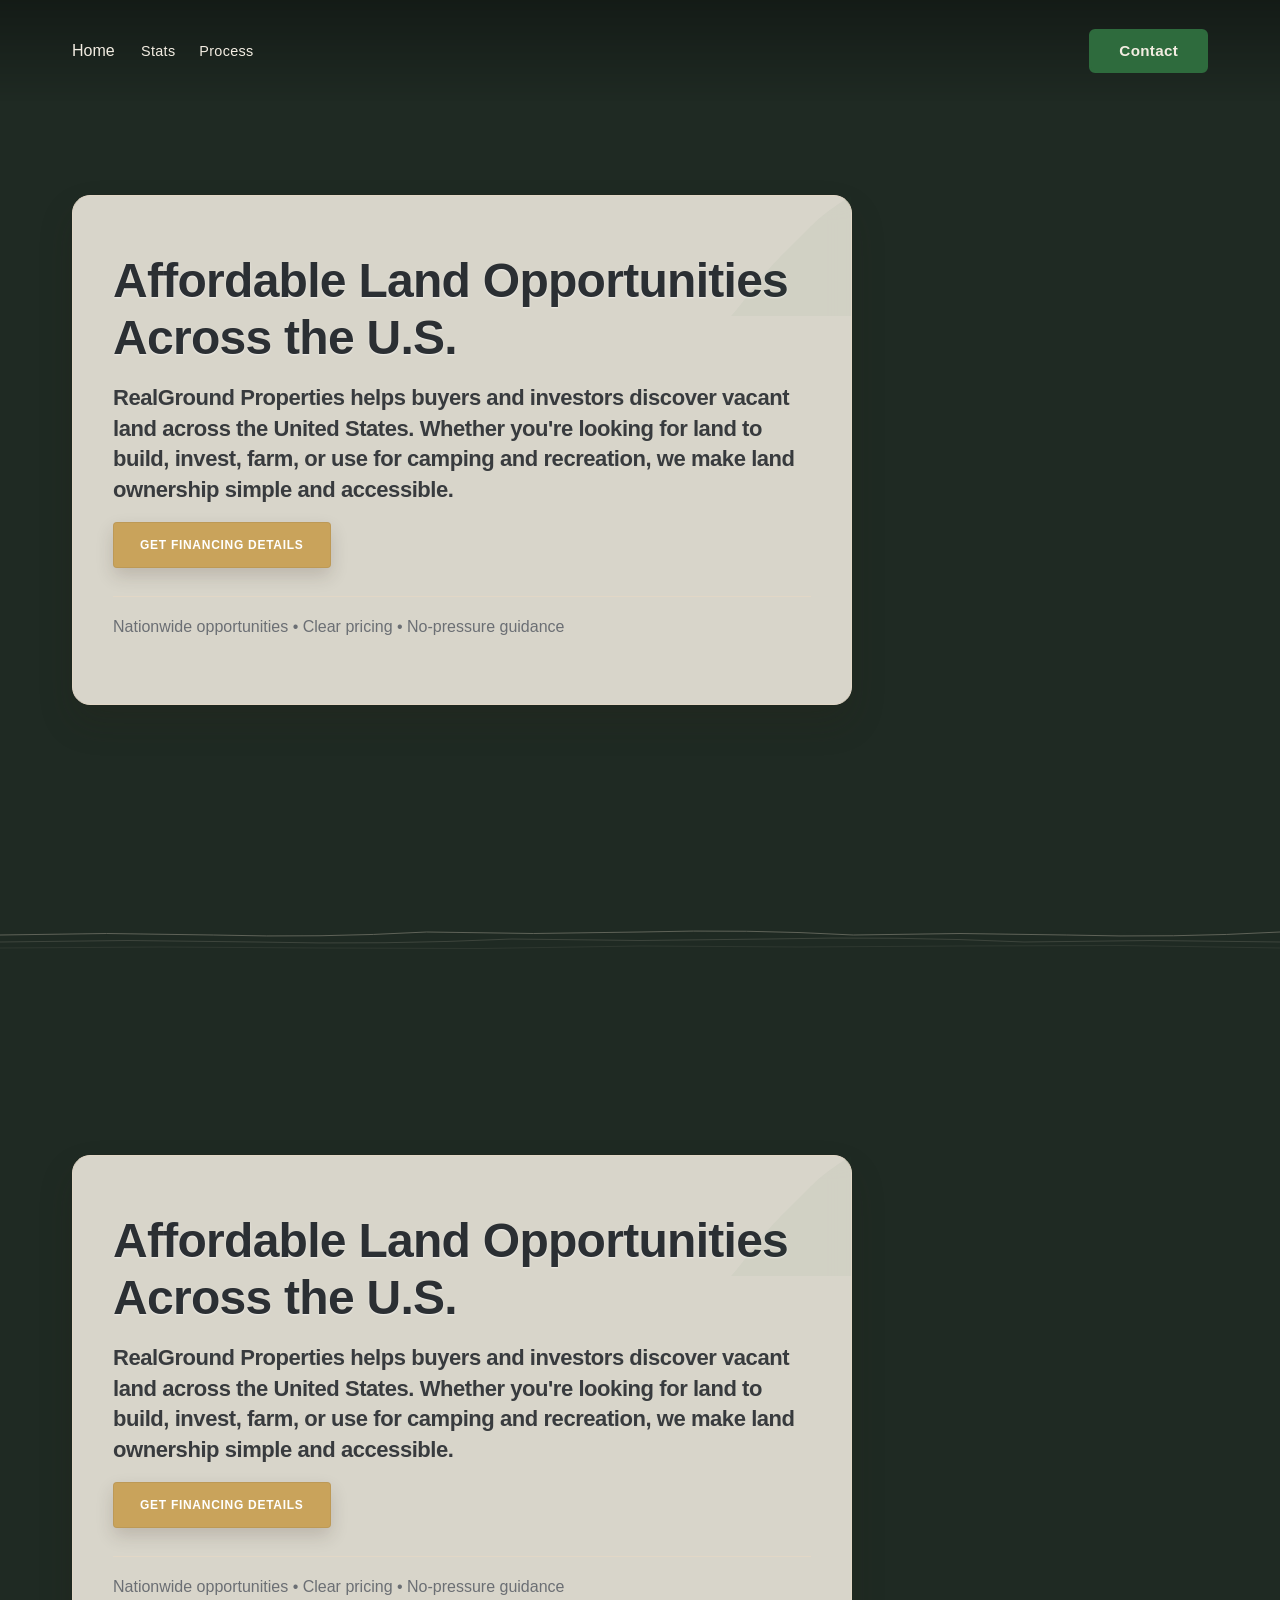
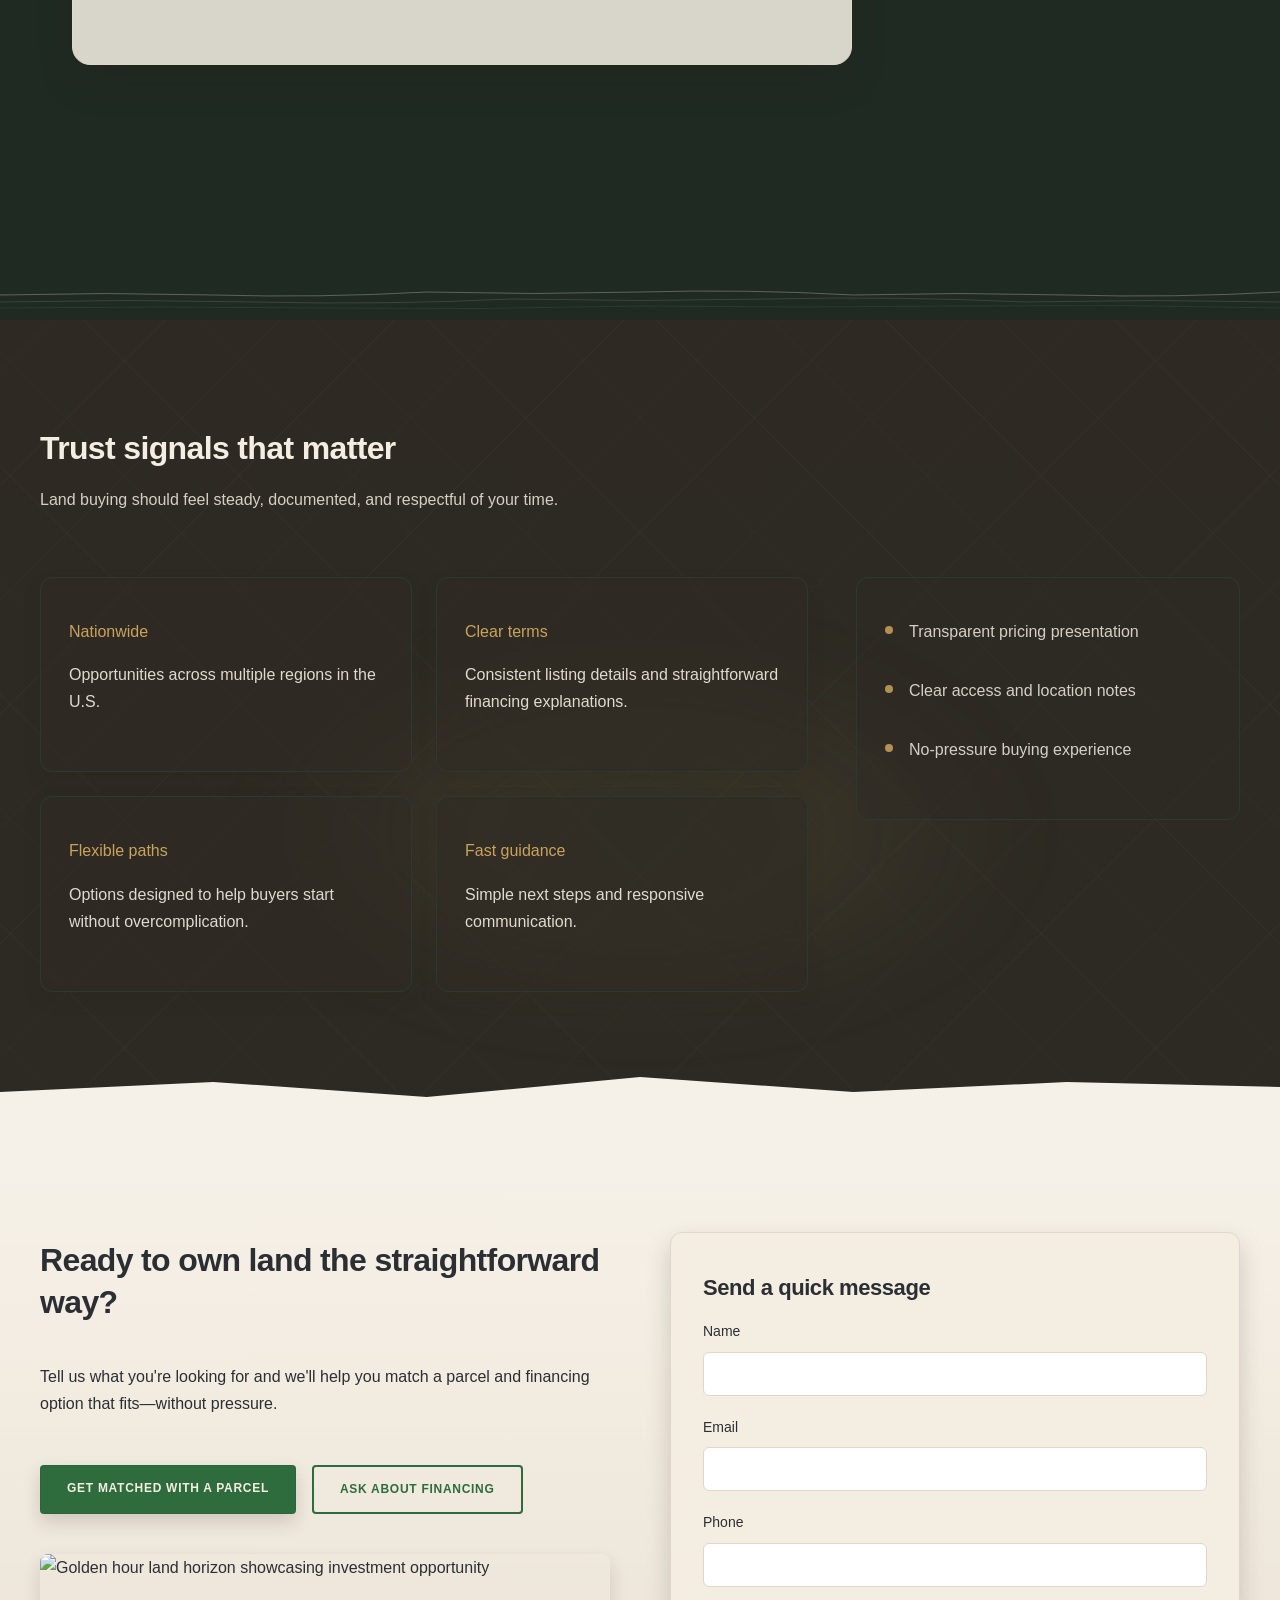
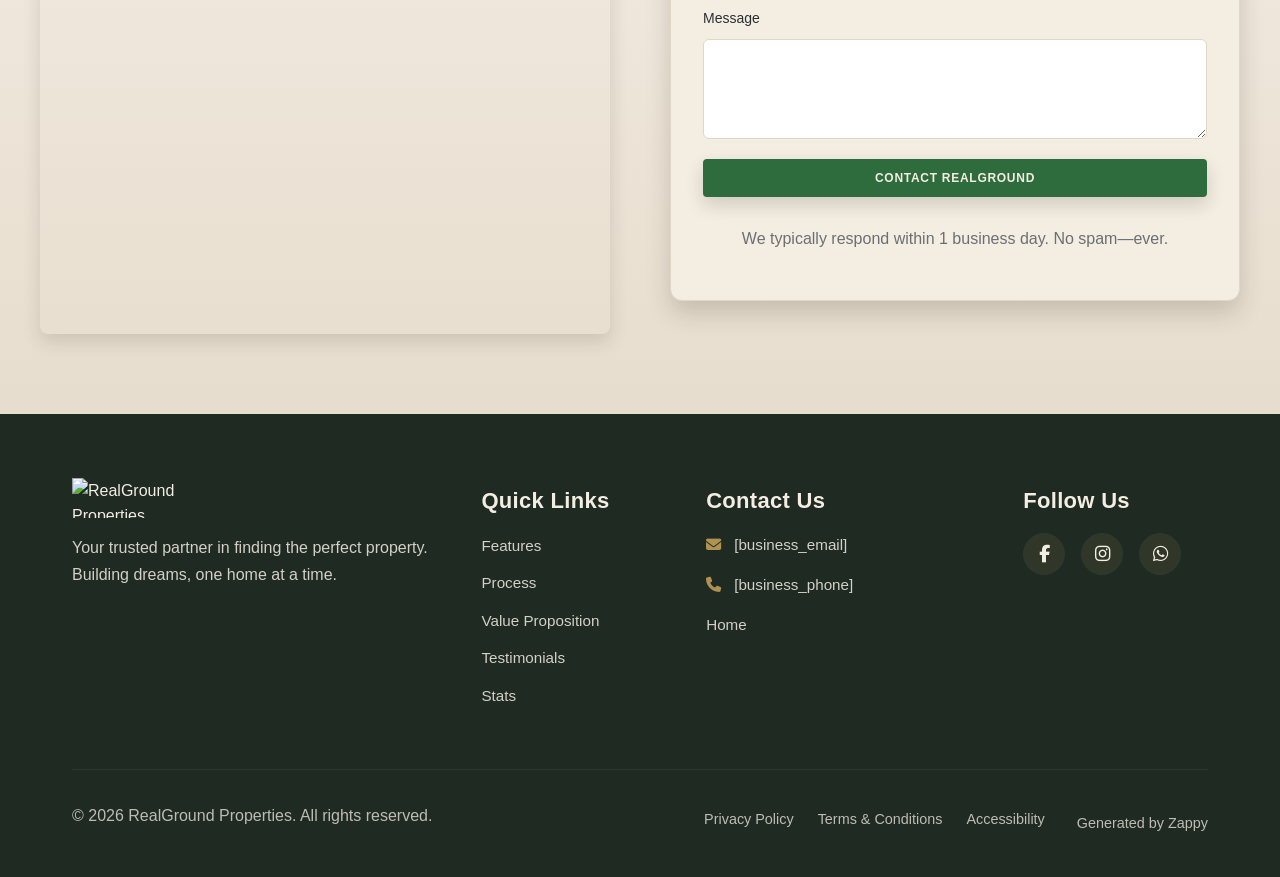
==== commit 1209ebb1: "Background sync: Progressive GitHub Sync" ====
--- a/index.html
+++ b/index.html
@@ -1051,6 +1051,46 @@
   <div class="home-hero-divider-wrapper">
     <svg data-no-icon-edit="true" aria-hidden="true" viewbox="0 0 1200 60" preserveaspectratio="none" xmlns="http://www.w3.org/2000/svg">
       <!-- Base fill matching next section (light) -->
+      <path d="M0,60 L0,35 Q100,32 200,35 T400,32 Q500,35 600,32 T800,35 Q900,32 1000,35 T1200,32 L1200,60 Z" fill="var(--bg-dark)"></path>
+      <!-- Contour lines (topographic ridges) -->
+      <path d="M0,35 Q100,32 200,35 T400,32 Q500,35 600,32 T800,35 Q900,32 1000,35 T1200,32" stroke="var(--border-light)" stroke-width="0.8" fill="var(--bg-dark)" opacity="0.4"></path>
+      <path d="M0,42 Q120,39 240,42 T480,39 Q600,42 720,39 T960,42 Q1080,39 1200,42" stroke="var(--border-light)" stroke-width="0.6" fill="var(--bg-dark)" opacity="0.25"></path>
+      <path d="M0,48 Q150,46 300,48 T600,46 Q750,48 900,46 T1200,48" stroke="var(--border-light)" stroke-width="0.5" fill="var(--bg-dark)" opacity="0.15"></path>
+    </svg>
+  </div>
+</section><section class="home-hero-section" data-layout-spec="Home-hero" data-hero-type="fullscreen-scrim" data-zappy-section="true" style="opacity: 1;" id="zappy-section-0-dup-1773748728965">
+  <!-- Full-bleed background image -->
+  <div class="hero-bg-wrapper">
+    <div class="hero-bg-image" role="img" aria-label="Open land at golden hour" style="background-image: url('assets/site-home-hero-bg-1773707806402-y152o9.webp?v=1773707807957');  background-size: cover; background-position: center;"></div>
+  </div>
+
+  <!-- Gradient scrim overlay for text legibility -->
+  <div class="hero-scrim" aria-hidden="true"></div>
+
+  <!-- Text overlay card (START-aligned, vertically centered) -->
+  <div class="hero-content-wrapper">
+    <div class="hero-overlay-card" style="max-width: 780px"><grammarly-extension data-grammarly-shadow-root="true" style="position: absolute; top: -1px; left: -1px; pointer-events: none; --rem: 16;" class="dnXmp"></grammarly-extension><grammarly-extension data-grammarly-shadow-root="true" style="position: absolute; top: -1px; left: -1px; pointer-events: none; --rem: 16;" class="dnXmp"></grammarly-extension>
+      <!-- Subtle embossed corner flourish (END corner) -->
+      <svg class="card-flourish" data-no-icon-edit="true" aria-hidden="true" width="120" height="120" viewbox="0 0 120 120" fill="none" xmlns="http://www.w3.org/2000/svg">
+        <path d="M120,0 Q95,15 80,30 T50,60 Q35,75 20,95 T0,120 L120,120 Z" fill="currentColor" opacity="0.04"></path>
+      </svg>
+
+      <h1 style="" spellcheck="false">Affordable Land Opportunities Across the U.S.</h1>
+      <h3 style="outline: none; max-width: 65ch; margin-left: auto; margin-right: auto;" spellcheck="false" data-zappy-text-width="readable">RealGround Properties helps buyers and investors discover vacant land across the United States. Whether you're looking for land to build, invest, farm, or use for camping and recreation, we make land ownership simple and accessible.</h3>
+      
+      <div class="hero-cta-row" style="" spellcheck="false">
+        
+        <a href="#contact" class="btn-secondary" data-element-type="button" data-element-id="btn-1773708044900-s0xutehvo" data-native-element="true">Get financing details</a>
+      </div>
+
+      <p class="trust-row" style="" spellcheck="false">Nationwide opportunities • Clear pricing • No-pressure guidance</p>
+    <grammarly-extension-vbars data-grammarly-shadow-root="true" style="display: contents; --rem: 16;" class="dnXmp"></grammarly-extension-vbars></div>
+  </div>
+
+  <!-- Bottom divider: soft contour-line ridge (topographic style) -->
+  <div class="home-hero-divider-wrapper">
+    <svg data-no-icon-edit="true" aria-hidden="true" viewbox="0 0 1200 60" preserveaspectratio="none" xmlns="http://www.w3.org/2000/svg">
+      <!-- Base fill matching next section (light) -->
       <path d="M0,60 L0,35 Q100,32 200,35 T400,32 Q500,35 600,32 T800,35 Q900,32 1000,35 T1200,32 L1200,60 Z" fill="#1F2A23"></path>
       <!-- Contour lines (topographic ridges) -->
       <path d="M0,35 Q100,32 200,35 T400,32 Q500,35 600,32 T800,35 Q900,32 1000,35 T1200,32" stroke="var(--border-light)" stroke-width="0.8" fill="#1F2A23" opacity="0.4"></path>
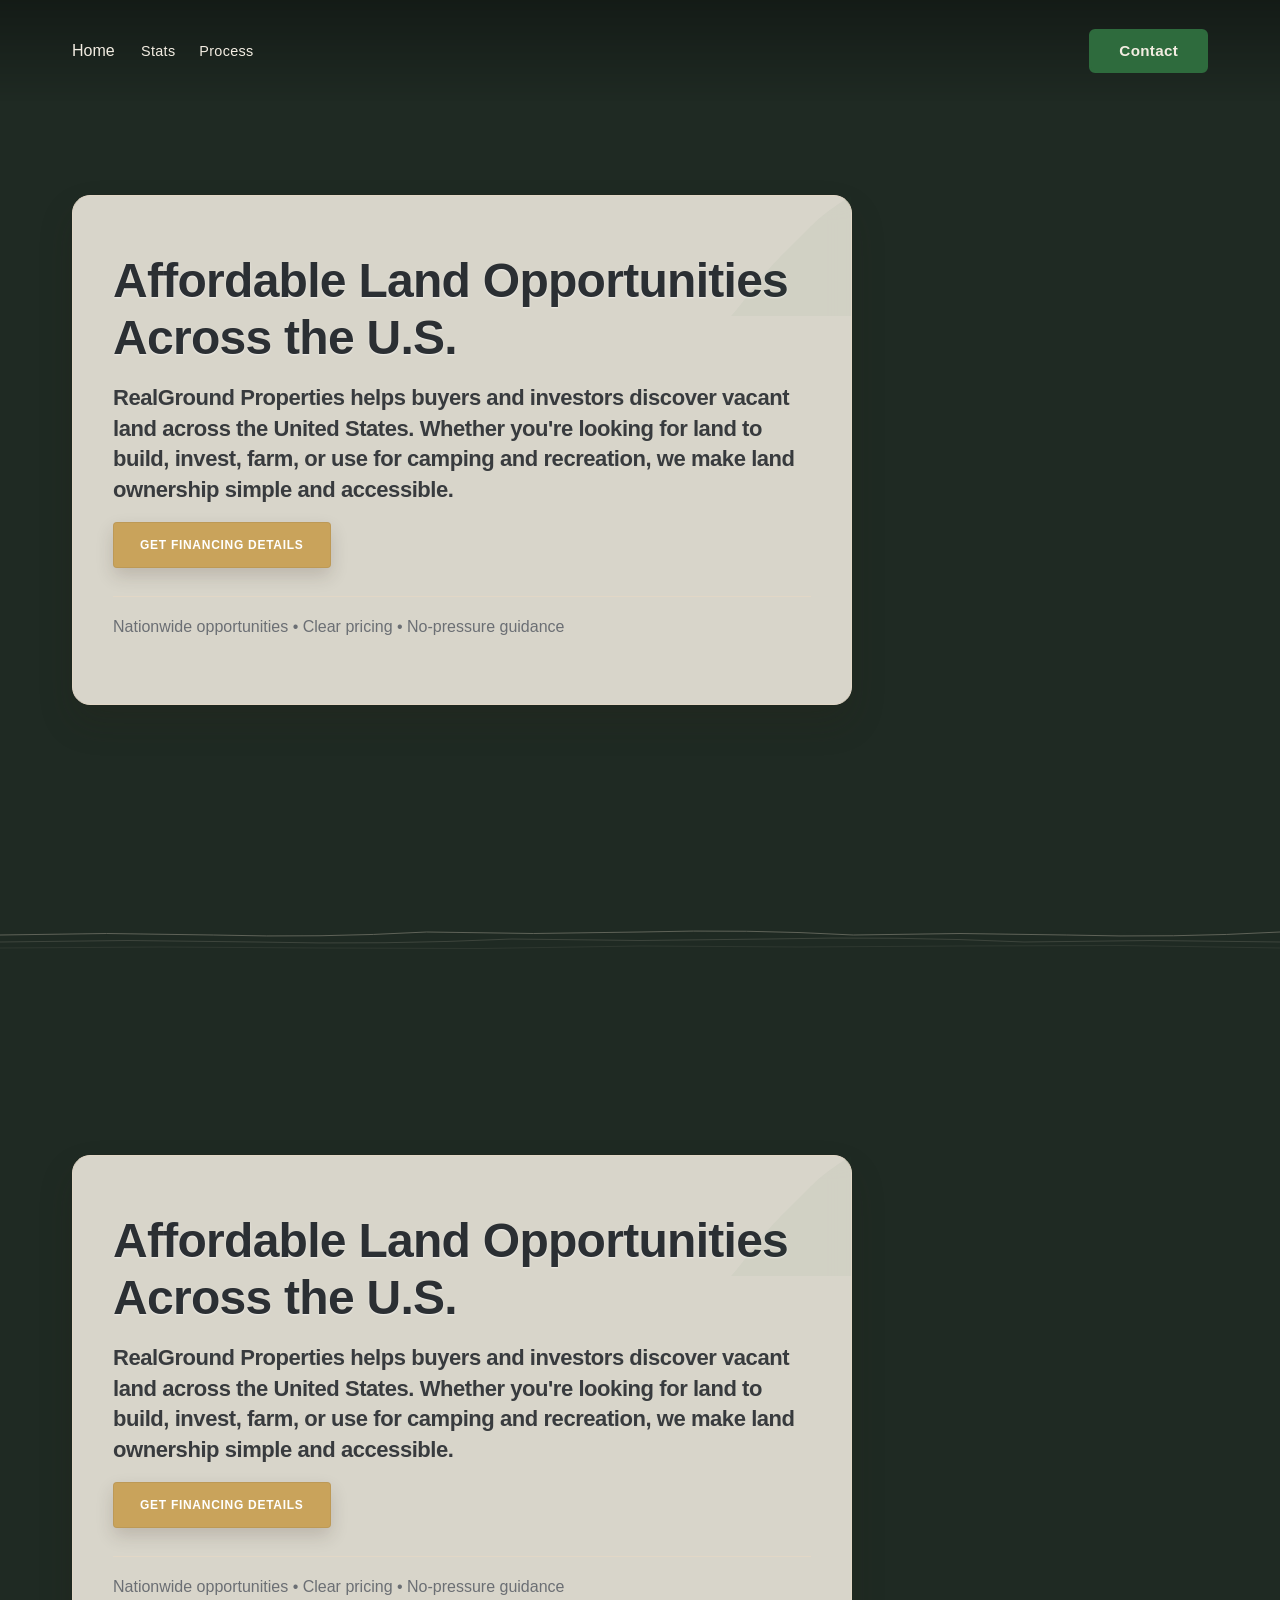
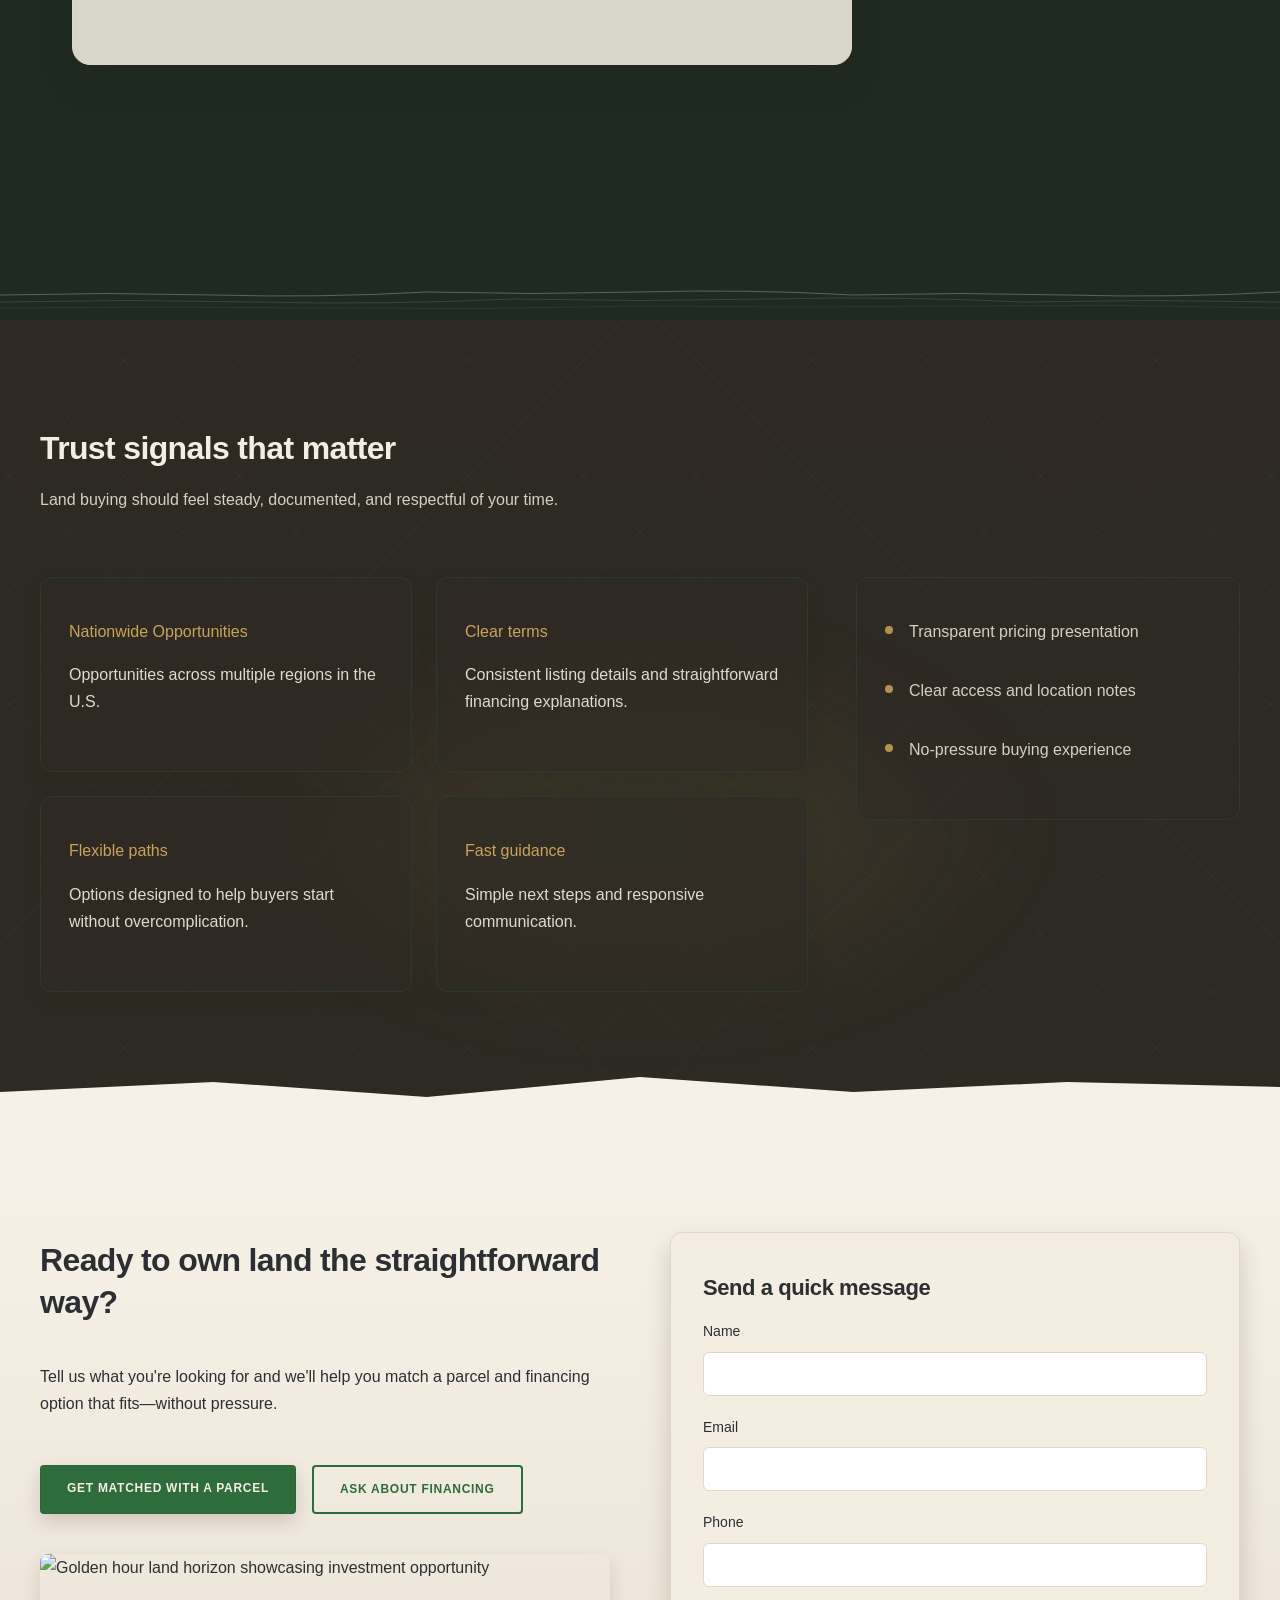
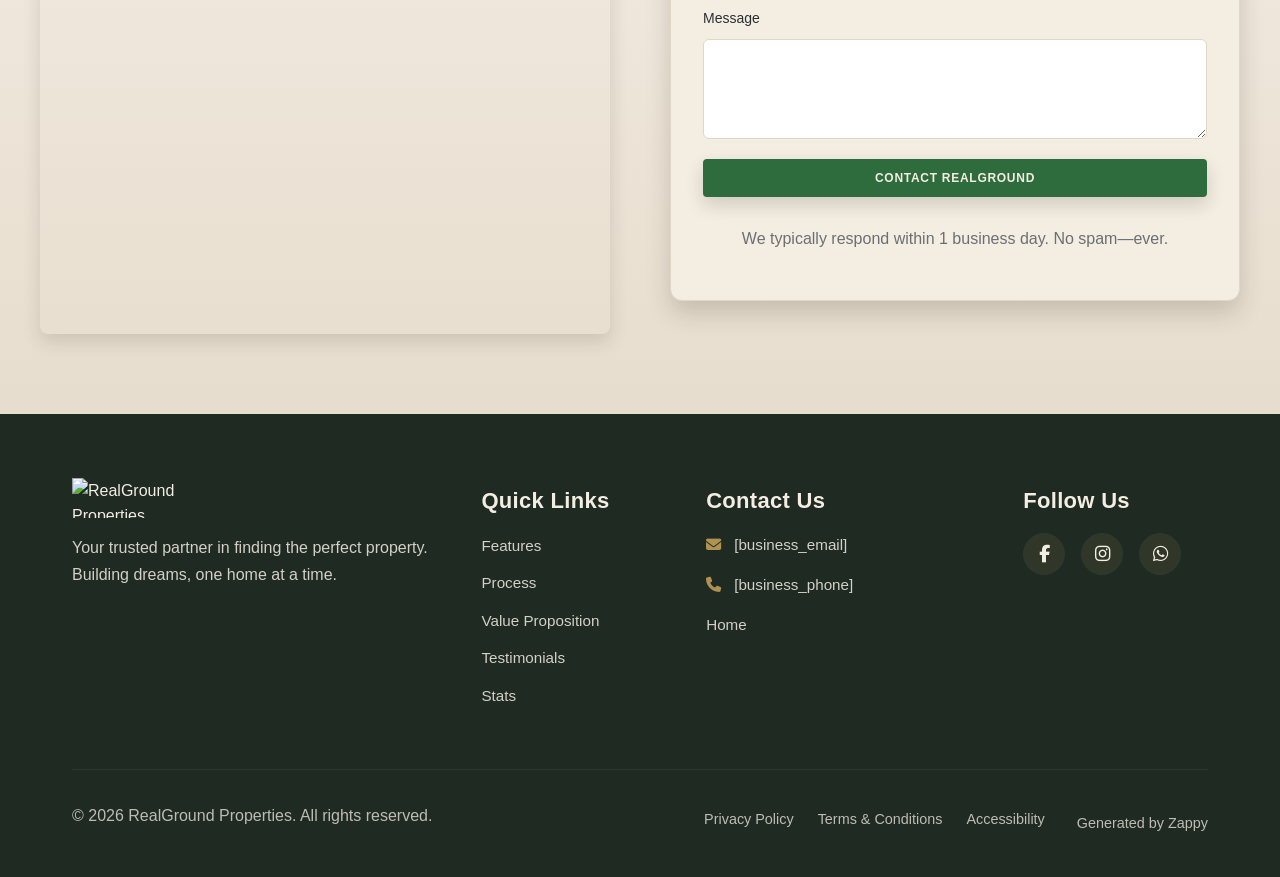
==== commit 4dc63546: "Background sync: Progressive GitHub Sync" ====
--- a/index.html
+++ b/index.html
@@ -1116,24 +1116,19 @@
     </div>
     
     <div class="home-stats-content">
-      <div class="home-stats-grid">
-        <div class="home-stats-card">
-          <p class="stat-number">Nationwide</p>
-          <p class="stat-description">Opportunities across multiple regions in the U.S.</p>
-        </div>
-        <div class="home-stats-card">
-          <p class="stat-number">Clear terms</p>
-          <p class="stat-description">Consistent listing details and straightforward financing explanations.</p>
-        </div>
-        <div class="home-stats-card">
-          <p class="stat-number">Flexible paths</p>
-          <p class="stat-description">Options designed to help buyers start without overcomplication.</p>
-        </div>
-        <div class="home-stats-card">
-          <p class="stat-number">Fast guidance</p>
-          <p class="stat-description">Simple next steps and responsive communication.</p>
-        </div>
-      </div>
+      <div class="home-stats-grid zappy-preserve-css-grid" style="display: grid; grid-template-columns: 372px 372px;" id="zappy-auto-grid-1773748692509-djsgvb" data-zappy-auto-grid="true" data-original-item-width="372" data-original-gap="24px"><div class="home-stats-card">
+          <p class="stat-number zappy-editable" style="">Nationwide Opportunities</p>
+          <p class="stat-description zappy-editable">Opportunities across multiple regions in the U.S.</p>
+        </div><div class="home-stats-card">
+          <p class="stat-number zappy-editable">Clear terms</p>
+          <p class="stat-description zappy-editable">Consistent listing details and straightforward financing explanations.</p>
+        </div><div class="home-stats-card">
+          <p class="stat-number zappy-editable">Flexible paths</p>
+          <p class="stat-description zappy-editable">Options designed to help buyers start without overcomplication.</p>
+        </div><div class="home-stats-card">
+          <p class="stat-number zappy-editable">Fast guidance</p>
+          <p class="stat-description zappy-editable">Simple next steps and responsive communication.</p>
+        </div></div>
       
       <div class="home-stats-trust">
         <p>Transparent pricing presentation</p>
@@ -1321,12 +1316,12 @@
       var nb=document.querySelector('nav.navbar,.navbar:not(.zappy-catalog-menu)');
       var cm=document.querySelector('.zappy-catalog-menu,#zappy-catalog-menu');
       if(!nb)return;
-      var fb='rgba(31,42,35,0.85)';
+      var fb='rgba(243,237,226,0.85)';
       var th=60;
       var rs=getComputedStyle(document.documentElement);
       var td=rs.getPropertyValue('--text-dark').trim()||'#1a1a1a';
       var tl=rs.getPropertyValue('--text-light').trim()||'#ffffff';
-      var st=false?td:tl;
+      var st=true?td:tl;
       nb.style.transition='background 0.3s ease,backdrop-filter 0.3s ease,-webkit-backdrop-filter 0.3s ease,box-shadow 0.3s ease';
       if(cm)cm.style.transition='background 0.3s ease,backdrop-filter 0.3s ease,-webkit-backdrop-filter 0.3s ease';
       var neSel='a,.navbar-brand,.navbar-brand a,.dropdown-toggle,.mobile-toggle,.phone-header-btn,.mobile-hamburger-btn,.mobile-close-btn,.mobile-submenu-toggle,.nav-link';
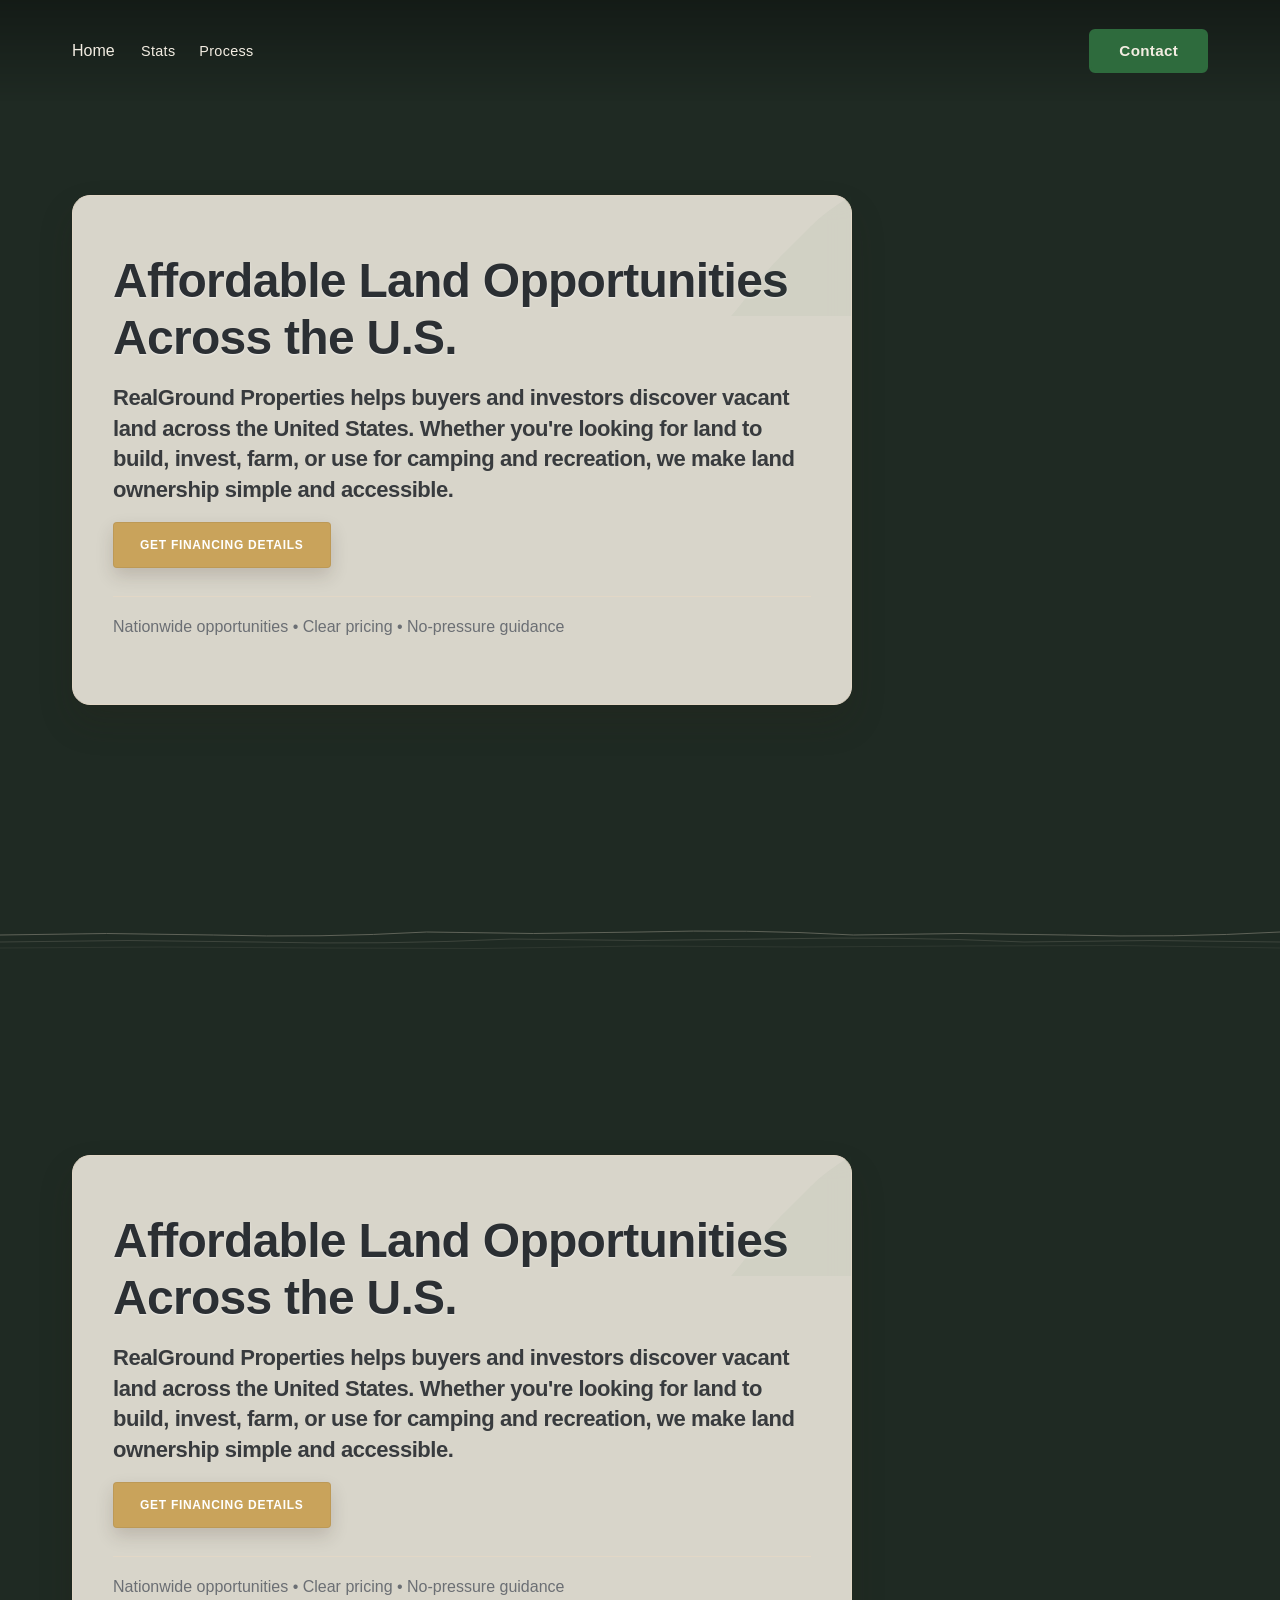
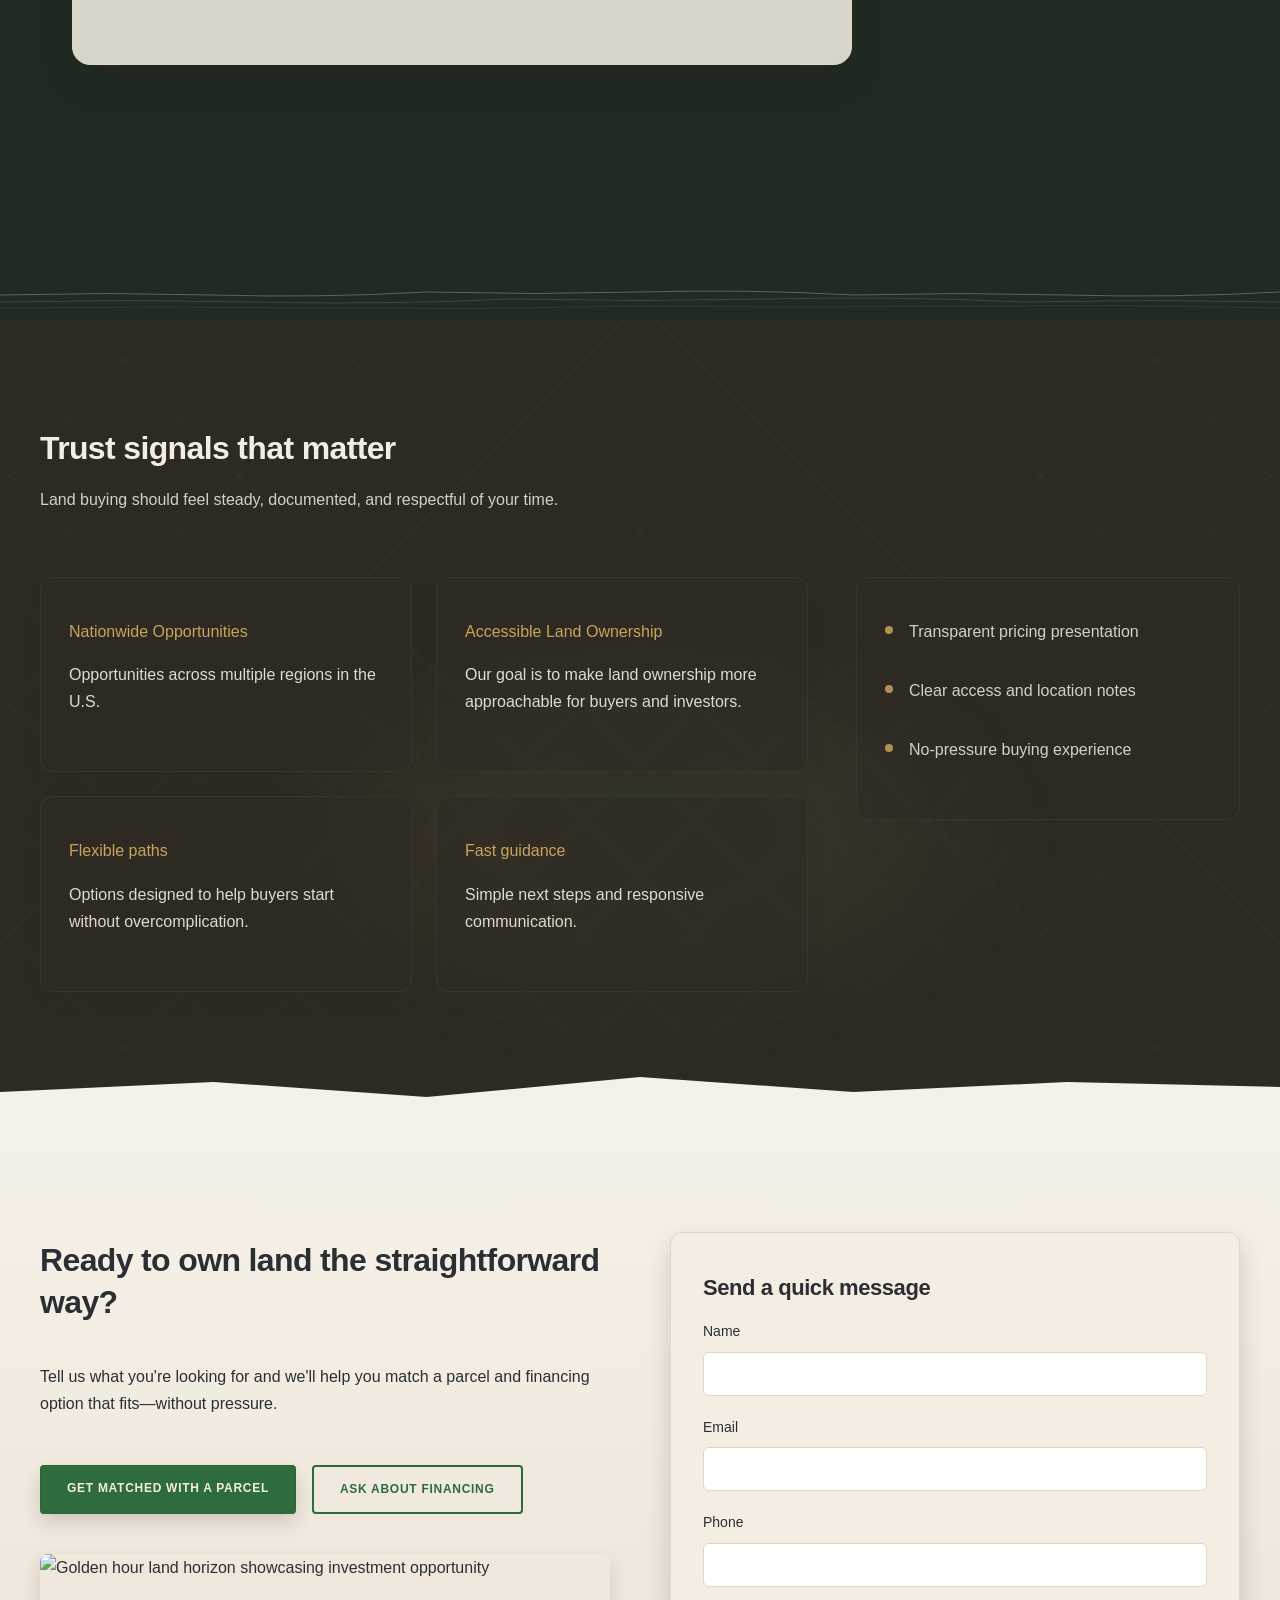
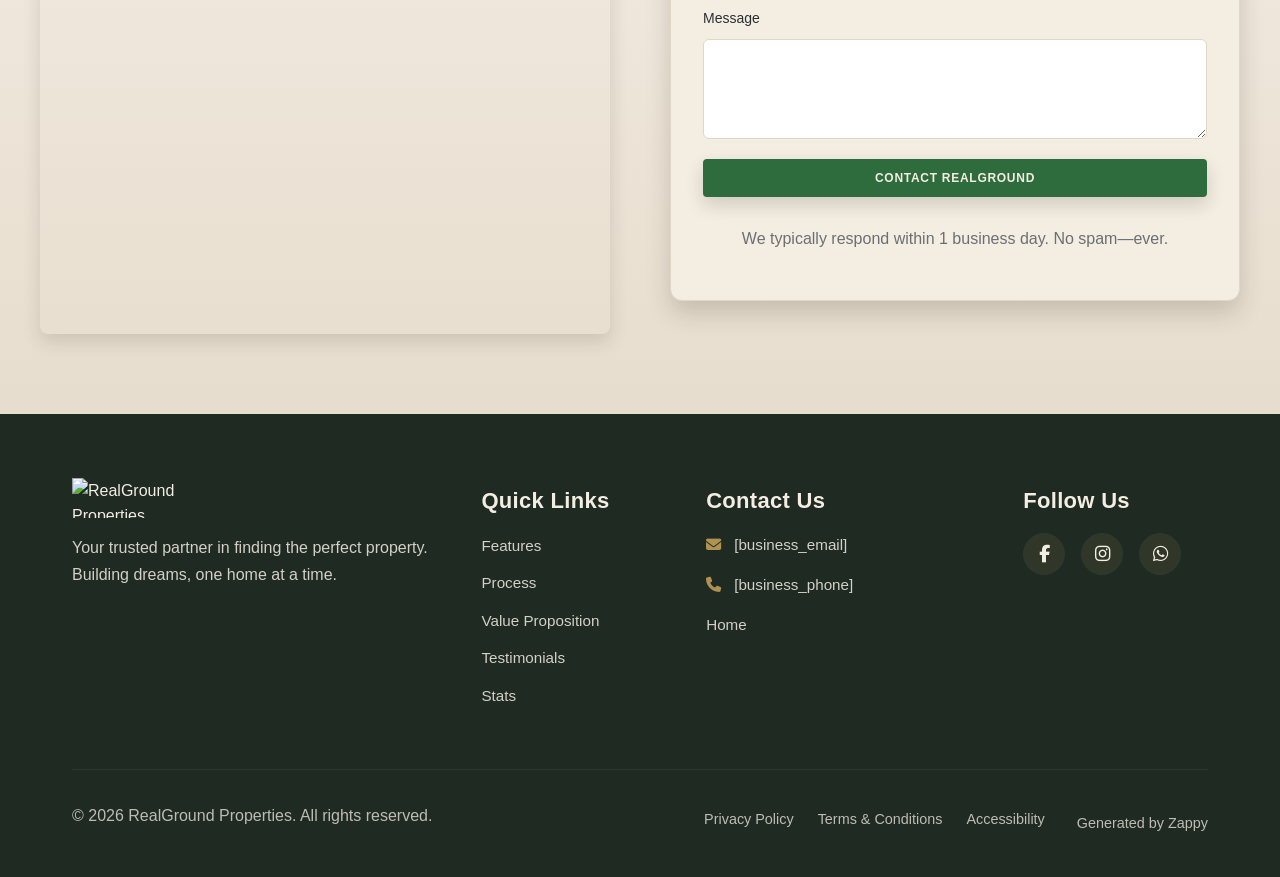
==== commit 05b90a36: "Background sync: Progressive GitHub Sync" ====
--- a/index.html
+++ b/index.html
@@ -1119,10 +1119,10 @@
       <div class="home-stats-grid zappy-preserve-css-grid" style="display: grid; grid-template-columns: 372px 372px;" id="zappy-auto-grid-1773748692509-djsgvb" data-zappy-auto-grid="true" data-original-item-width="372" data-original-gap="24px"><div class="home-stats-card">
           <p class="stat-number zappy-editable" style="">Nationwide Opportunities</p>
           <p class="stat-description zappy-editable">Opportunities across multiple regions in the U.S.</p>
-        </div><div class="home-stats-card">
-          <p class="stat-number zappy-editable">Clear terms</p>
-          <p class="stat-description zappy-editable">Consistent listing details and straightforward financing explanations.</p>
-        </div><div class="home-stats-card">
+        </div><div class="home-stats-card"><grammarly-extension data-grammarly-shadow-root="true" style="position: absolute; top: -1px; left: -1px; pointer-events: none; --rem: 16;" class="dnXmp"></grammarly-extension><grammarly-extension data-grammarly-shadow-root="true" style="position: absolute; top: -1px; left: -1px; pointer-events: none; --rem: 16;" class="dnXmp"></grammarly-extension>
+          <p class="stat-number zappy-editable" style="">Accessible Land Ownership</p>
+          <p class="stat-description zappy-editable" style="" spellcheck="false">Our goal is to make land ownership more approachable for buyers and investors.</p>
+        <grammarly-extension-vbars data-grammarly-shadow-root="true" style="display: contents; --rem: 16;" class="dnXmp"></grammarly-extension-vbars></div><div class="home-stats-card">
           <p class="stat-number zappy-editable">Flexible paths</p>
           <p class="stat-description zappy-editable">Options designed to help buyers start without overcomplication.</p>
         </div><div class="home-stats-card">
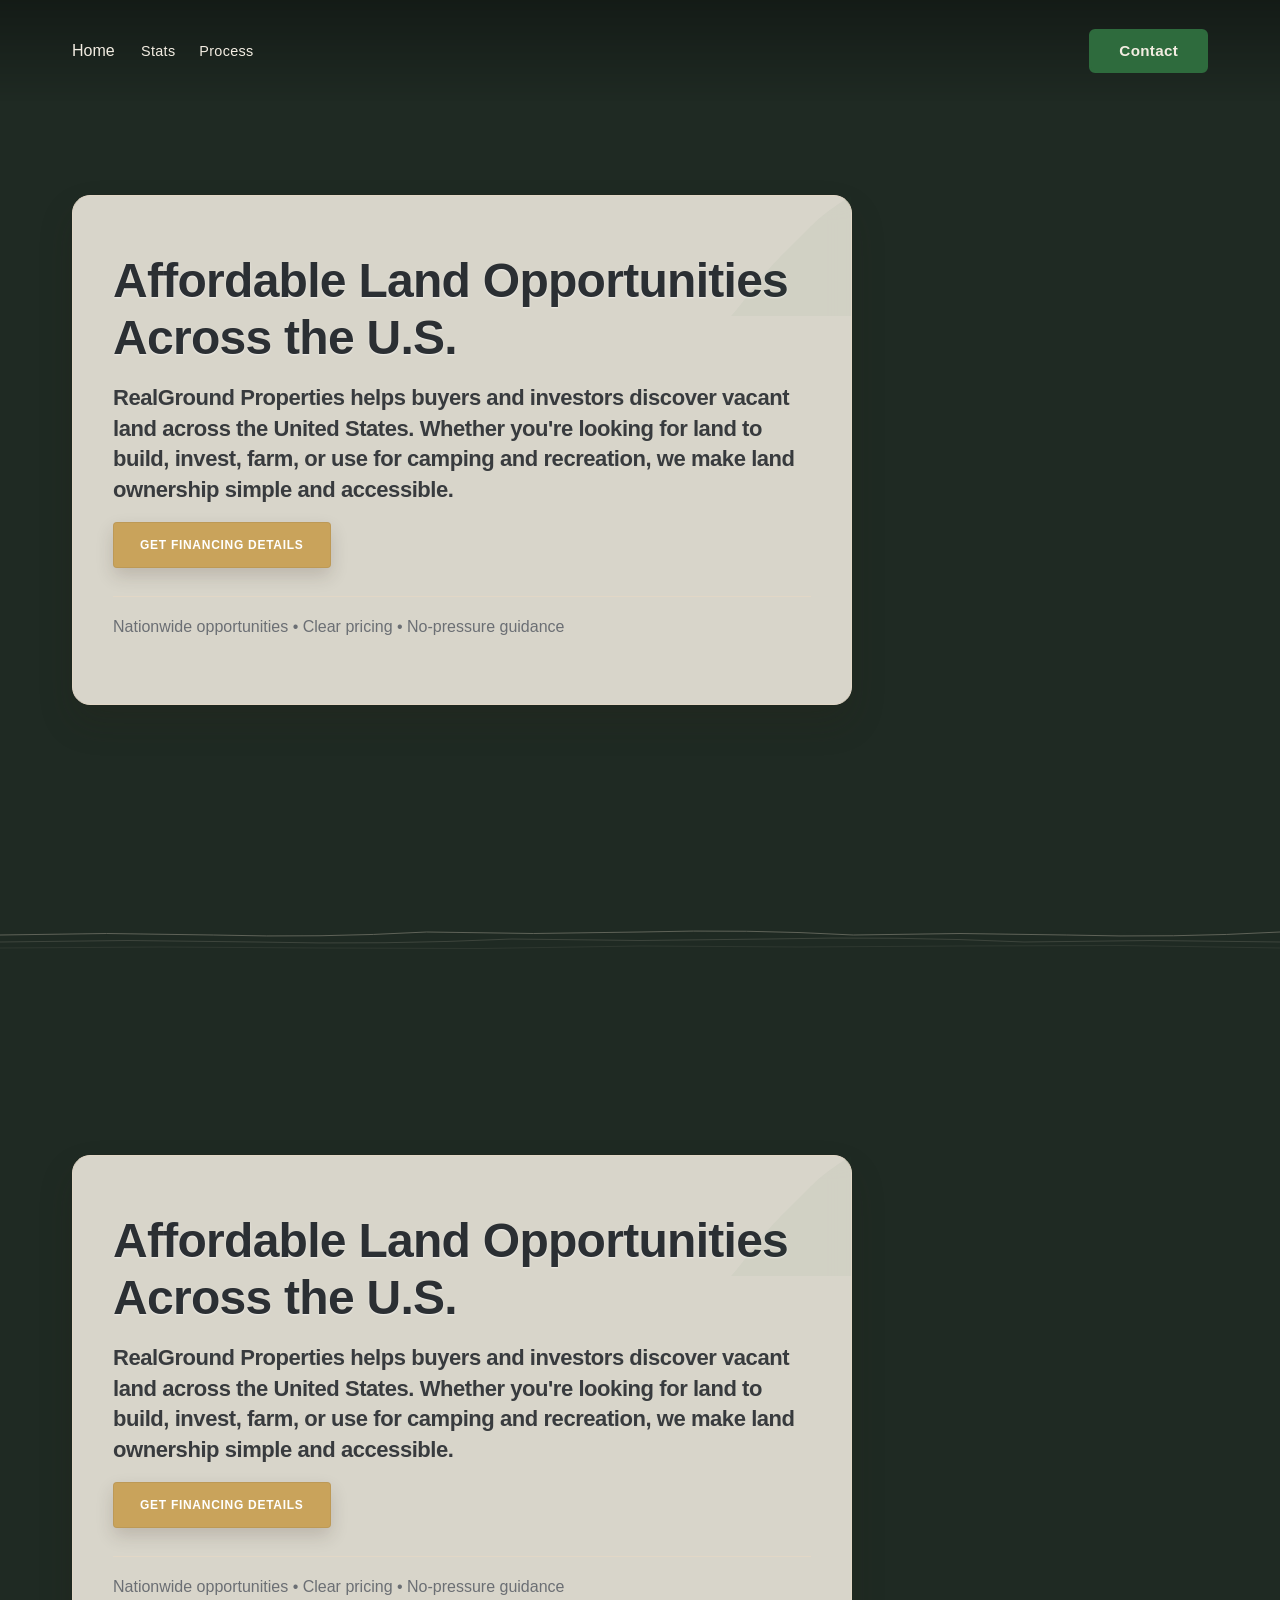
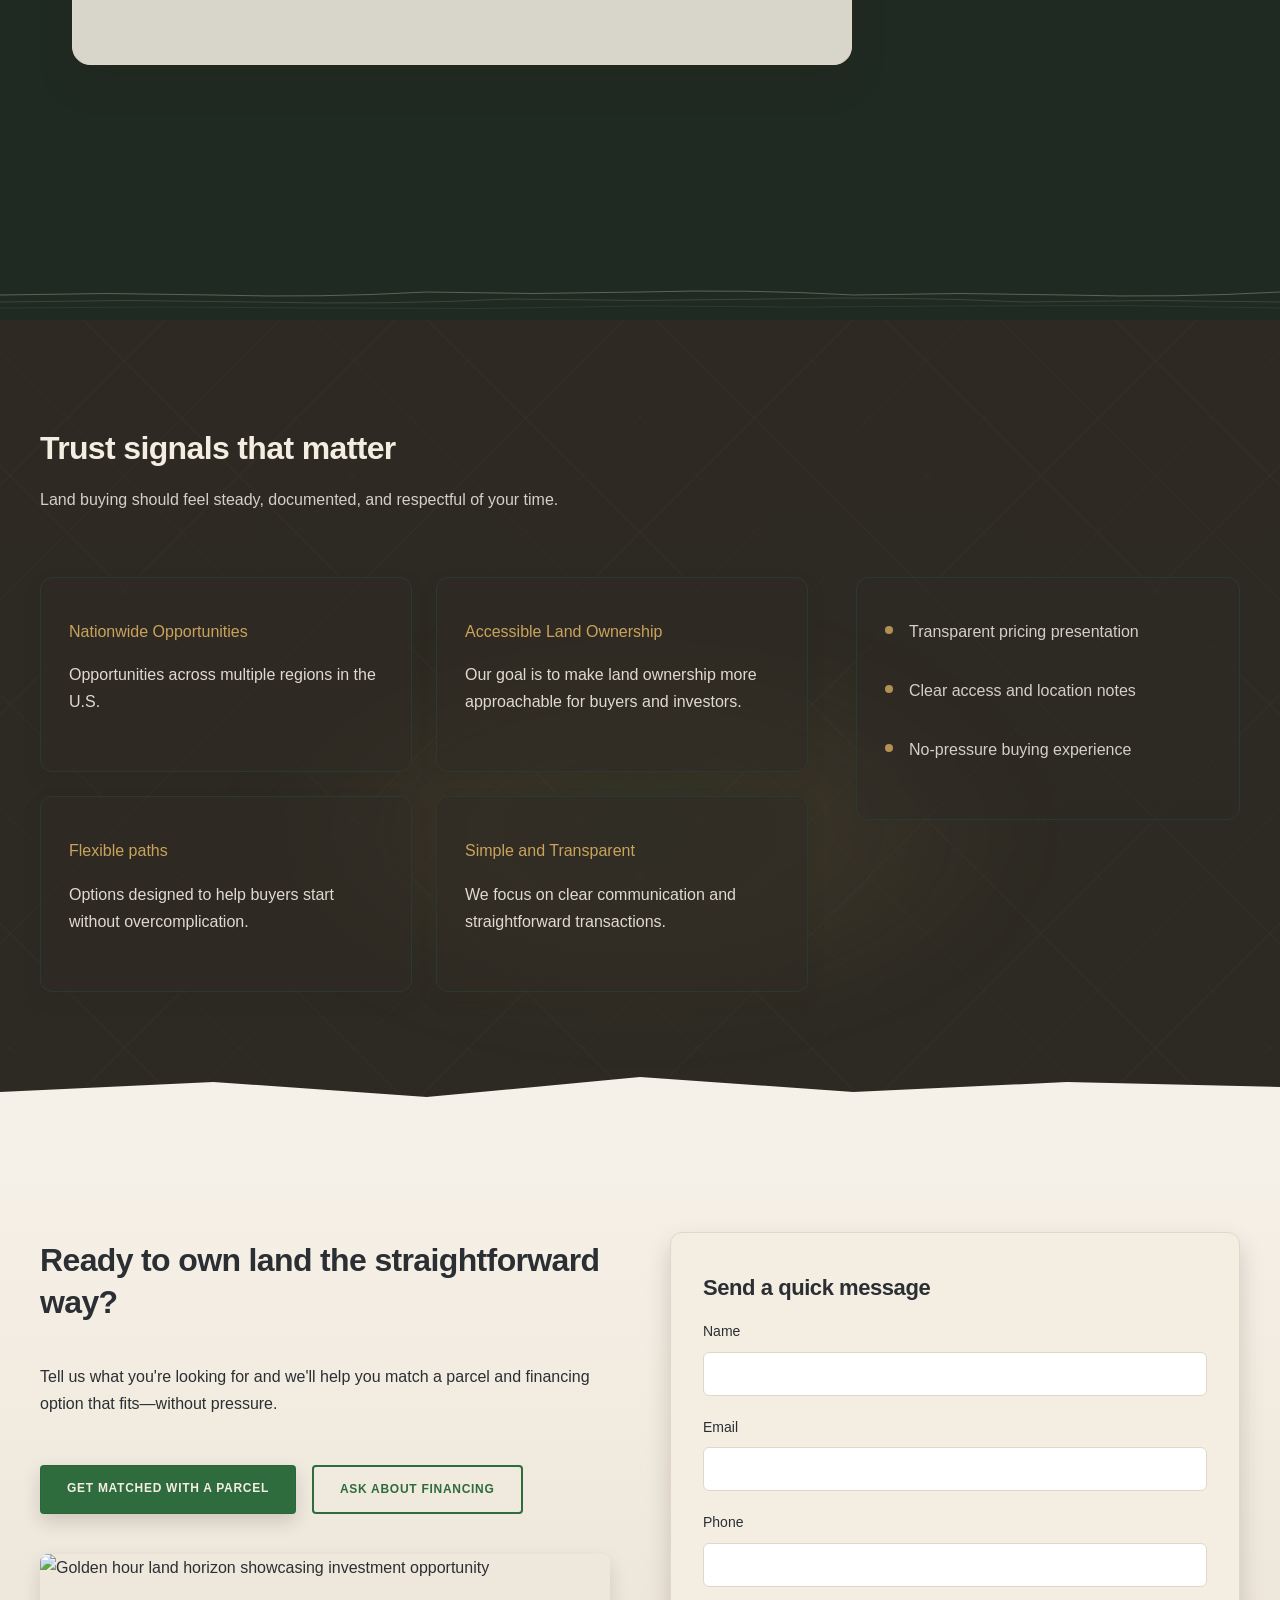
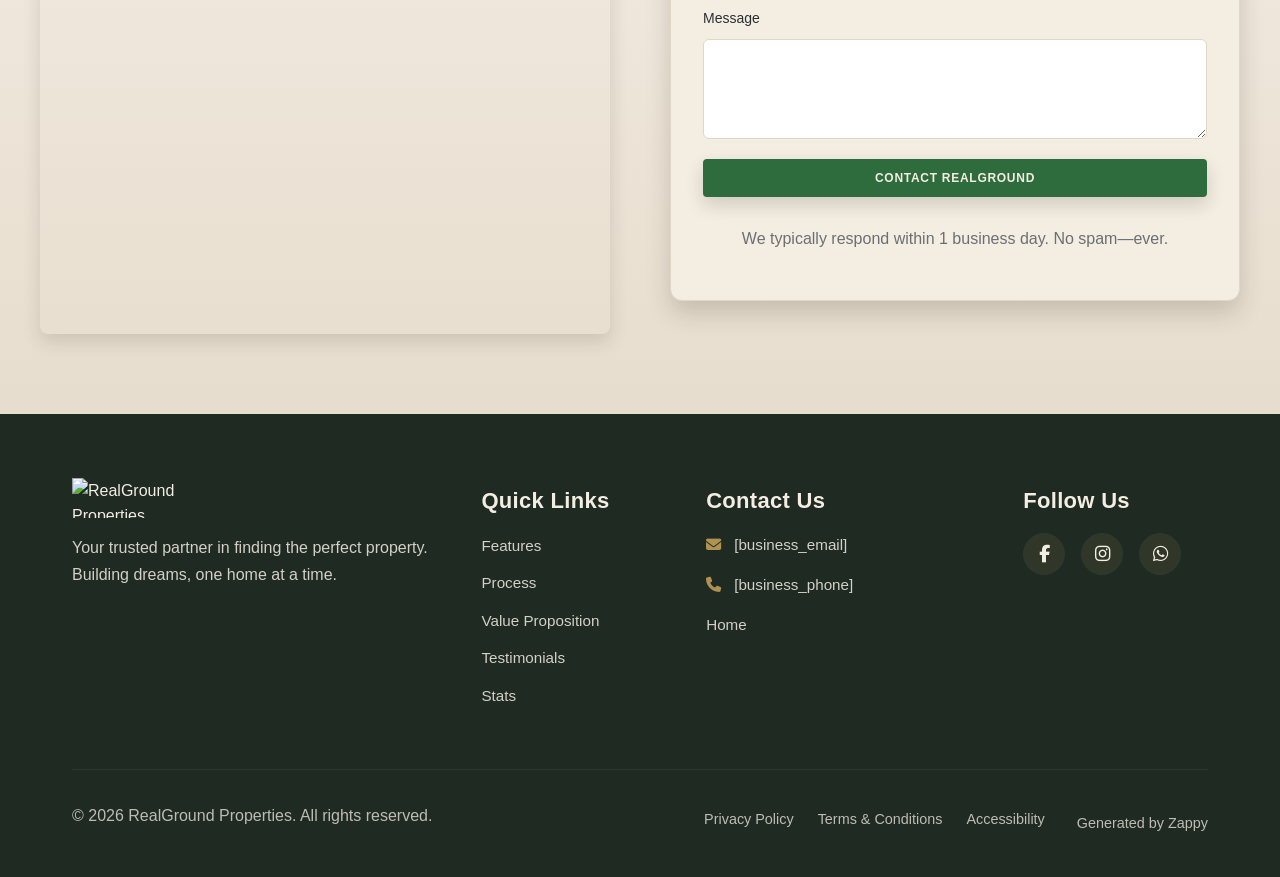
==== commit f6fe6948: "Background sync: Progressive GitHub Sync" ====
--- a/index.html
+++ b/index.html
@@ -1119,16 +1119,16 @@
       <div class="home-stats-grid zappy-preserve-css-grid" style="display: grid; grid-template-columns: 372px 372px;" id="zappy-auto-grid-1773748692509-djsgvb" data-zappy-auto-grid="true" data-original-item-width="372" data-original-gap="24px"><div class="home-stats-card">
           <p class="stat-number zappy-editable" style="">Nationwide Opportunities</p>
           <p class="stat-description zappy-editable">Opportunities across multiple regions in the U.S.</p>
-        </div><div class="home-stats-card"><grammarly-extension data-grammarly-shadow-root="true" style="position: absolute; top: -1px; left: -1px; pointer-events: none; --rem: 16;" class="dnXmp"></grammarly-extension><grammarly-extension data-grammarly-shadow-root="true" style="position: absolute; top: -1px; left: -1px; pointer-events: none; --rem: 16;" class="dnXmp"></grammarly-extension>
+        </div><div class="home-stats-card">
           <p class="stat-number zappy-editable" style="">Accessible Land Ownership</p>
           <p class="stat-description zappy-editable" style="" spellcheck="false">Our goal is to make land ownership more approachable for buyers and investors.</p>
-        <grammarly-extension-vbars data-grammarly-shadow-root="true" style="display: contents; --rem: 16;" class="dnXmp"></grammarly-extension-vbars></div><div class="home-stats-card">
+        </div><div class="home-stats-card">
           <p class="stat-number zappy-editable">Flexible paths</p>
           <p class="stat-description zappy-editable">Options designed to help buyers start without overcomplication.</p>
-        </div><div class="home-stats-card">
-          <p class="stat-number zappy-editable">Fast guidance</p>
-          <p class="stat-description zappy-editable">Simple next steps and responsive communication.</p>
-        </div></div>
+        </div><div class="home-stats-card"><grammarly-extension data-grammarly-shadow-root="true" style="position: absolute; top: -1px; left: -1px; pointer-events: none; --rem: 16;" class="dnXmp"></grammarly-extension><grammarly-extension data-grammarly-shadow-root="true" style="position: absolute; top: -1px; left: -1px; pointer-events: none; --rem: 16;" class="dnXmp"></grammarly-extension>
+          <p class="stat-number zappy-editable" style="">Simple and Transparent</p>
+          <p class="stat-description zappy-editable" style="" spellcheck="false">We focus on clear communication and straightforward transactions.</p>
+        <grammarly-extension-vbars data-grammarly-shadow-root="true" style="display: contents; --rem: 16;" class="dnXmp"></grammarly-extension-vbars></div></div>
       
       <div class="home-stats-trust">
         <p>Transparent pricing presentation</p>
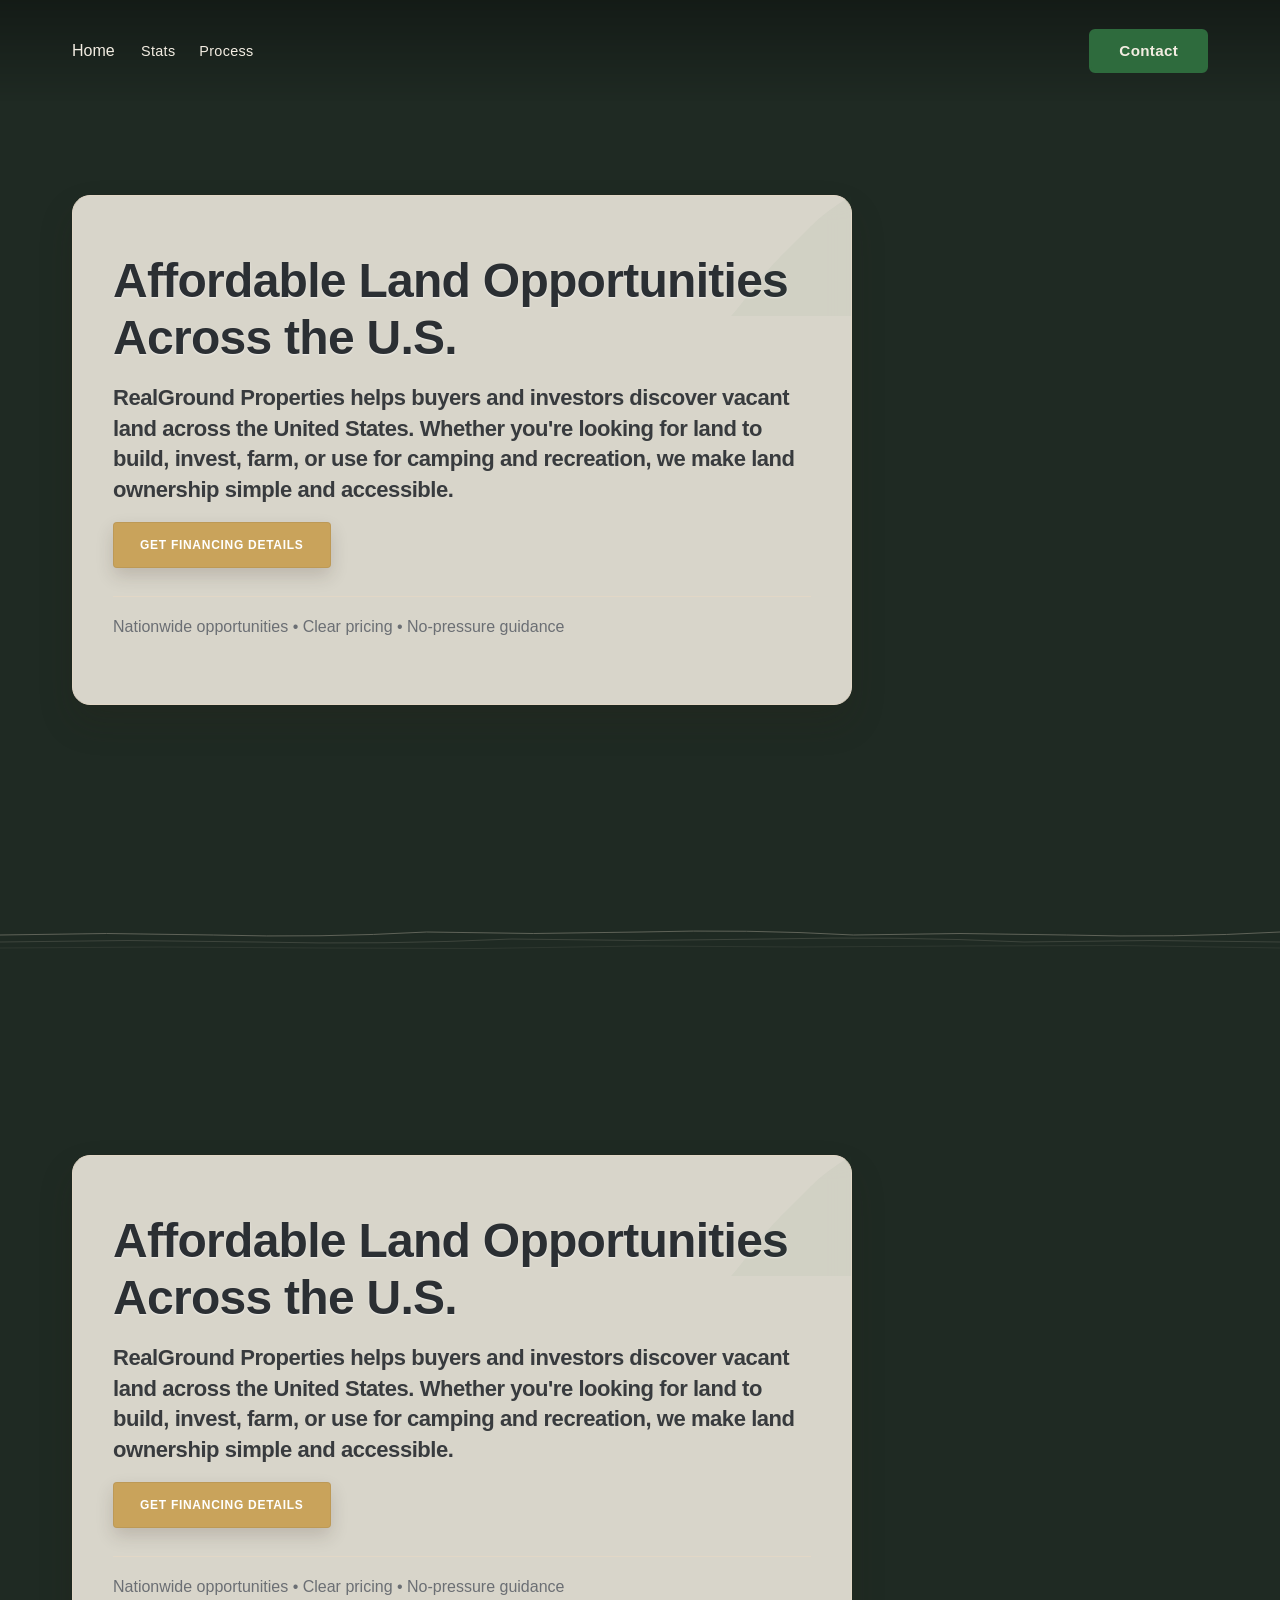
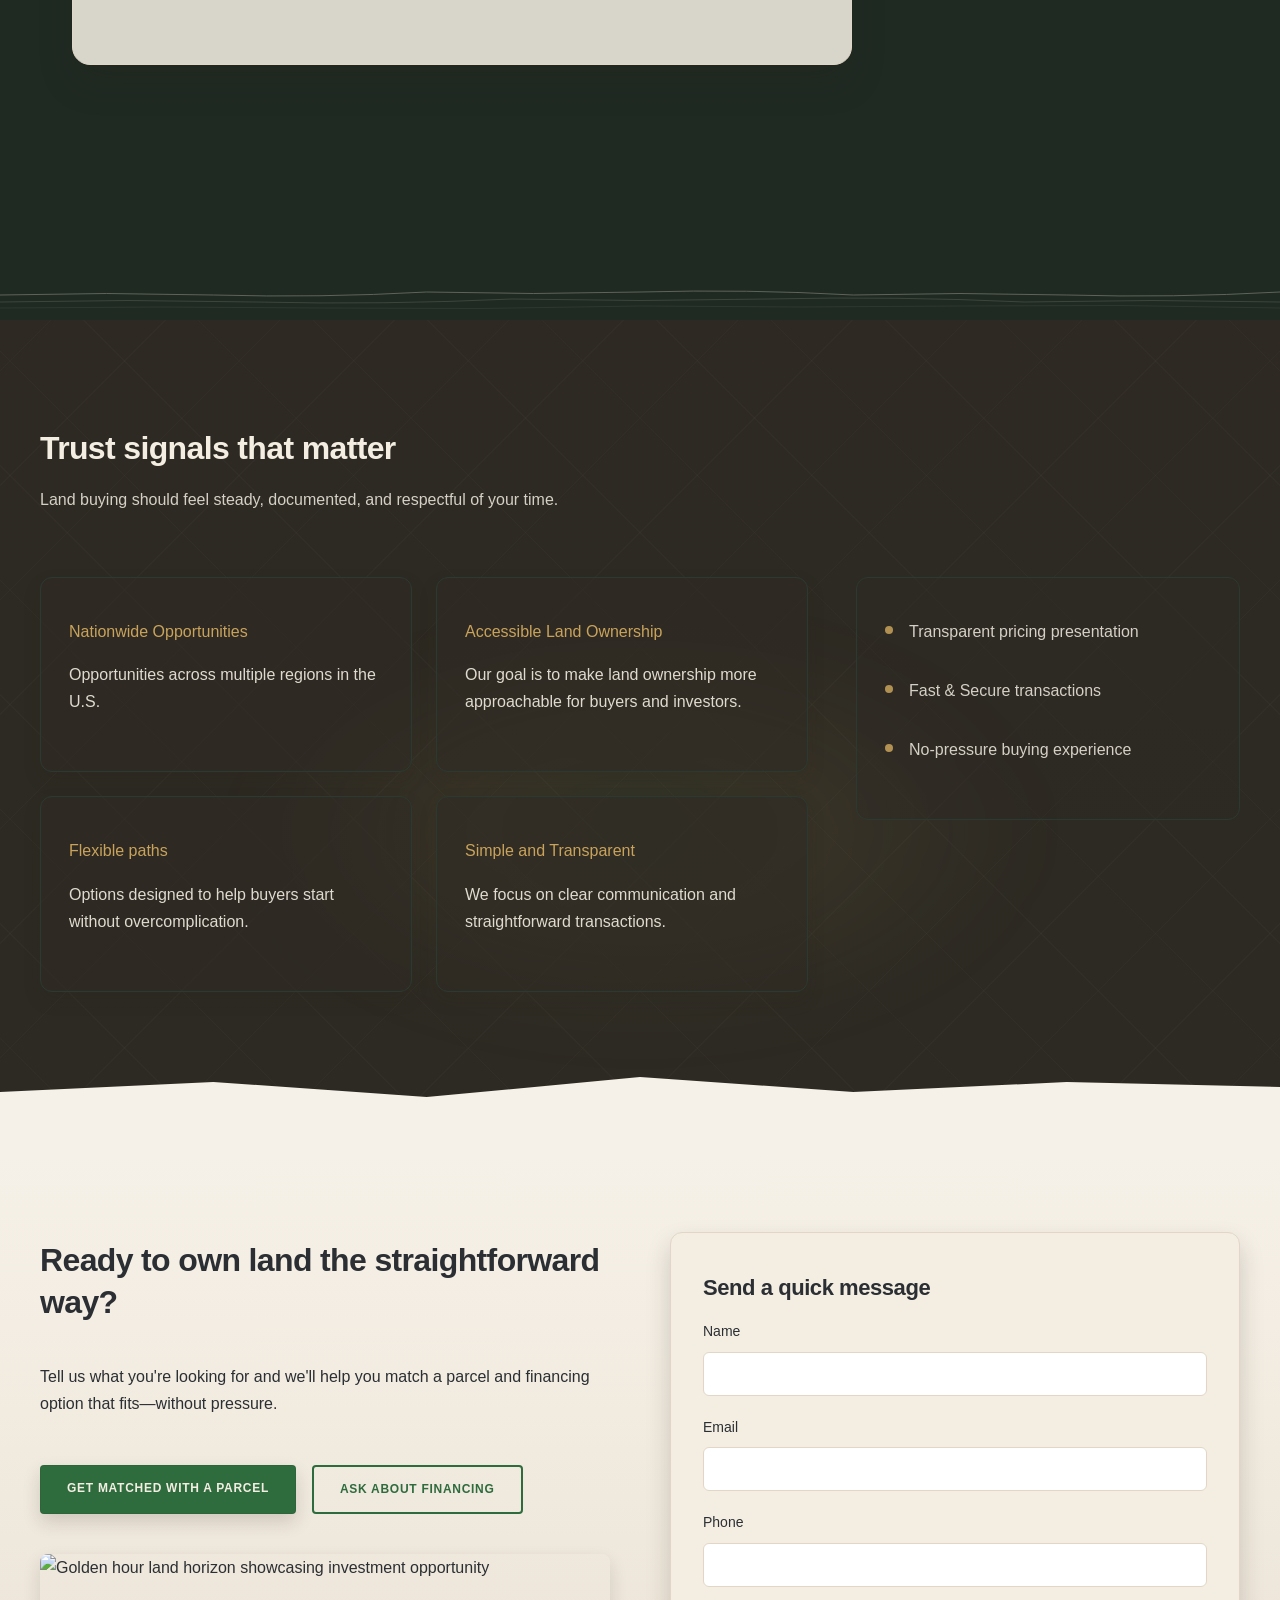
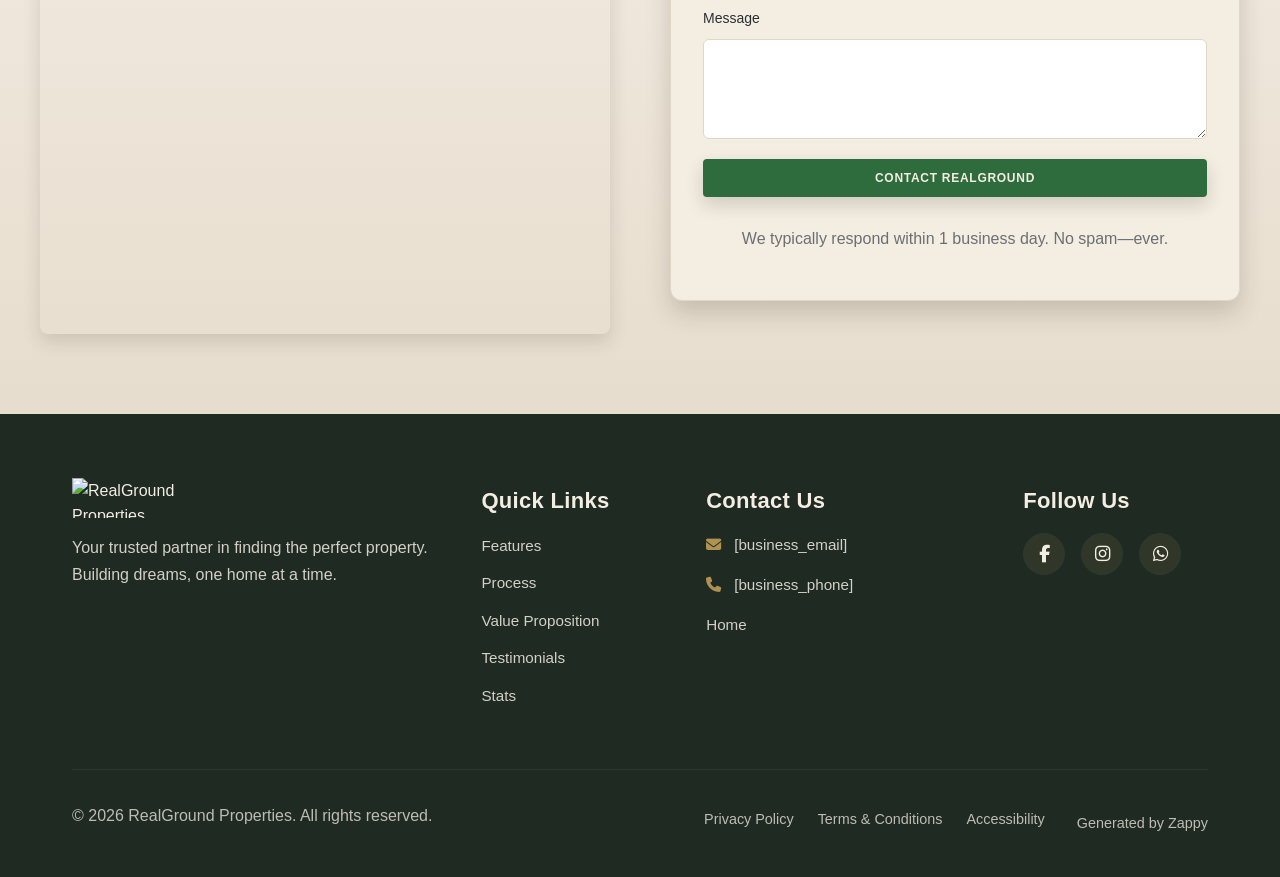
==== commit f706bd7d: "Background sync: Progressive GitHub Sync" ====
--- a/index.html
+++ b/index.html
@@ -562,16 +562,16 @@
 
   <nav class="navbar">
   <button class="mobile-toggle" id="mobileToggle" aria-label="Menu">
-    <svg class="hamburger-icon" width="24" height="24" viewbox="0 0 24 24" fill="none">
+    <svg class="hamburger-icon" width="24" height="24" viewBox="0 0 24 24" fill="none">
       <path d="M3 12h18M3 6h18M3 18h18" stroke="currentColor" stroke-width="2" stroke-linecap="round"></path>
     </svg>
-    <svg class="close-icon" width="24" height="24" viewbox="0 0 24 24" fill="none" style="display: none;">
+    <svg class="close-icon" width="24" height="24" viewBox="0 0 24 24" fill="none" style="display: none;">
       <path d="M18 6L6 18M6 6l12 12" stroke="currentColor" stroke-width="2" stroke-linecap="round"></path>
     </svg>
   </button>
   
   <button class="phone-header-btn" data-phone="[business_phone]" aria-label="Call">
-    <svg width="20" height="20" viewbox="0 0 24 24" fill="currentColor">
+    <svg width="20" height="20" viewBox="0 0 24 24" fill="currentColor">
       <path d="M22 16.92v3a2 2 0 0 1-2.18 2 19.79 19.79 0 0 1-8.63-3.07 19.5 19.5 0 0 1-6-6 19.79 19.79 0 0 1-3.07-8.67A2 2 0 0 1 4.11 2h3a2 2 0 0 1 2 1.72 12.84 12.84 0 0 0 .7 2.81 2 2 0 0 1-.45 2.11L8.09 9.91a16 16 0 0 0 6 6l1.27-1.27a2 2 0 0 1 2.11-.45 12.84 12.84 0 0 0 2.81.7A2 2 0 0 1 22 16.92z"></path>
     </svg>
   </button>
@@ -1031,7 +1031,7 @@
   <div class="hero-content-wrapper">
     <div class="hero-overlay-card" style="max-width: 780px"><grammarly-extension data-grammarly-shadow-root="true" style="position: absolute; top: -1px; left: -1px; pointer-events: none; --rem: 16;" class="dnXmp"></grammarly-extension><grammarly-extension data-grammarly-shadow-root="true" style="position: absolute; top: -1px; left: -1px; pointer-events: none; --rem: 16;" class="dnXmp"></grammarly-extension>
       <!-- Subtle embossed corner flourish (END corner) -->
-      <svg class="card-flourish" data-no-icon-edit="true" aria-hidden="true" width="120" height="120" viewbox="0 0 120 120" fill="none" xmlns="http://www.w3.org/2000/svg">
+      <svg class="card-flourish" aria-hidden="true" width="120" height="120" viewBox="0 0 120 120" fill="none" xmlns="http://www.w3.org/2000/svg">
         <path d="M120,0 Q95,15 80,30 T50,60 Q35,75 20,95 T0,120 L120,120 Z" fill="currentColor" opacity="0.04"></path>
       </svg>
 
@@ -1049,7 +1049,7 @@
 
   <!-- Bottom divider: soft contour-line ridge (topographic style) -->
   <div class="home-hero-divider-wrapper">
-    <svg data-no-icon-edit="true" aria-hidden="true" viewbox="0 0 1200 60" preserveaspectratio="none" xmlns="http://www.w3.org/2000/svg">
+    <svg aria-hidden="true" viewBox="0 0 1200 60" preserveAspectRatio="none" xmlns="http://www.w3.org/2000/svg">
       <!-- Base fill matching next section (light) -->
       <path d="M0,60 L0,35 Q100,32 200,35 T400,32 Q500,35 600,32 T800,35 Q900,32 1000,35 T1200,32 L1200,60 Z" fill="var(--bg-dark)"></path>
       <!-- Contour lines (topographic ridges) -->
@@ -1071,7 +1071,7 @@
   <div class="hero-content-wrapper">
     <div class="hero-overlay-card" style="max-width: 780px"><grammarly-extension data-grammarly-shadow-root="true" style="position: absolute; top: -1px; left: -1px; pointer-events: none; --rem: 16;" class="dnXmp"></grammarly-extension><grammarly-extension data-grammarly-shadow-root="true" style="position: absolute; top: -1px; left: -1px; pointer-events: none; --rem: 16;" class="dnXmp"></grammarly-extension>
       <!-- Subtle embossed corner flourish (END corner) -->
-      <svg class="card-flourish" data-no-icon-edit="true" aria-hidden="true" width="120" height="120" viewbox="0 0 120 120" fill="none" xmlns="http://www.w3.org/2000/svg">
+      <svg class="card-flourish" aria-hidden="true" width="120" height="120" viewBox="0 0 120 120" fill="none" xmlns="http://www.w3.org/2000/svg">
         <path d="M120,0 Q95,15 80,30 T50,60 Q35,75 20,95 T0,120 L120,120 Z" fill="currentColor" opacity="0.04"></path>
       </svg>
 
@@ -1089,7 +1089,7 @@
 
   <!-- Bottom divider: soft contour-line ridge (topographic style) -->
   <div class="home-hero-divider-wrapper">
-    <svg data-no-icon-edit="true" aria-hidden="true" viewbox="0 0 1200 60" preserveaspectratio="none" xmlns="http://www.w3.org/2000/svg">
+    <svg aria-hidden="true" viewBox="0 0 1200 60" preserveAspectRatio="none" xmlns="http://www.w3.org/2000/svg">
       <!-- Base fill matching next section (light) -->
       <path d="M0,60 L0,35 Q100,32 200,35 T400,32 Q500,35 600,32 T800,35 Q900,32 1000,35 T1200,32 L1200,60 Z" fill="#1F2A23"></path>
       <!-- Contour lines (topographic ridges) -->
@@ -1117,22 +1117,22 @@
     
     <div class="home-stats-content">
       <div class="home-stats-grid zappy-preserve-css-grid" style="display: grid; grid-template-columns: 372px 372px;" id="zappy-auto-grid-1773748692509-djsgvb" data-zappy-auto-grid="true" data-original-item-width="372" data-original-gap="24px"><div class="home-stats-card">
-          <p class="stat-number zappy-editable" style="">Nationwide Opportunities</p>
-          <p class="stat-description zappy-editable">Opportunities across multiple regions in the U.S.</p>
+          <p class="stat-number" style="">Nationwide Opportunities</p>
+          <p class="stat-description">Opportunities across multiple regions in the U.S.</p>
         </div><div class="home-stats-card">
-          <p class="stat-number zappy-editable" style="">Accessible Land Ownership</p>
-          <p class="stat-description zappy-editable" style="" spellcheck="false">Our goal is to make land ownership more approachable for buyers and investors.</p>
+          <p class="stat-number" style="">Accessible Land Ownership</p>
+          <p class="stat-description" style="" spellcheck="false">Our goal is to make land ownership more approachable for buyers and investors.</p>
         </div><div class="home-stats-card">
-          <p class="stat-number zappy-editable">Flexible paths</p>
-          <p class="stat-description zappy-editable">Options designed to help buyers start without overcomplication.</p>
+          <p class="stat-number">Flexible paths</p>
+          <p class="stat-description">Options designed to help buyers start without overcomplication.</p>
         </div><div class="home-stats-card"><grammarly-extension data-grammarly-shadow-root="true" style="position: absolute; top: -1px; left: -1px; pointer-events: none; --rem: 16;" class="dnXmp"></grammarly-extension><grammarly-extension data-grammarly-shadow-root="true" style="position: absolute; top: -1px; left: -1px; pointer-events: none; --rem: 16;" class="dnXmp"></grammarly-extension>
-          <p class="stat-number zappy-editable" style="">Simple and Transparent</p>
-          <p class="stat-description zappy-editable" style="" spellcheck="false">We focus on clear communication and straightforward transactions.</p>
+          <p class="stat-number" style="">Simple and Transparent</p>
+          <p class="stat-description" style="" spellcheck="false">We focus on clear communication and straightforward transactions.</p>
         <grammarly-extension-vbars data-grammarly-shadow-root="true" style="display: contents; --rem: 16;" class="dnXmp"></grammarly-extension-vbars></div></div>
       
       <div class="home-stats-trust">
         <p>Transparent pricing presentation</p>
-        <p>Clear access and location notes</p>
+        <p>Fast &amp; Secure transactions</p>
         <p>No-pressure buying experience</p>
       </div>
     </div>
@@ -1142,7 +1142,7 @@
   <div class="home-stats-spotlight" aria-hidden="true"></div>
   
   <div class="home-stats-divider-wrapper">
-    <svg data-no-icon-edit="true" aria-hidden="true" viewbox="0 0 1200 100" preserveaspectratio="none" xmlns="http://www.w3.org/2000/svg">
+    <svg aria-hidden="true" viewBox="0 0 1200 100" preserveAspectRatio="none" xmlns="http://www.w3.org/2000/svg">
       <path d="M0,100 L0,40 L200,30 L400,45 L600,25 L800,40 L1000,30 L1200,35 L1200,100 Z" fill="#F6F1E8"></path>
     </svg>
   </div>
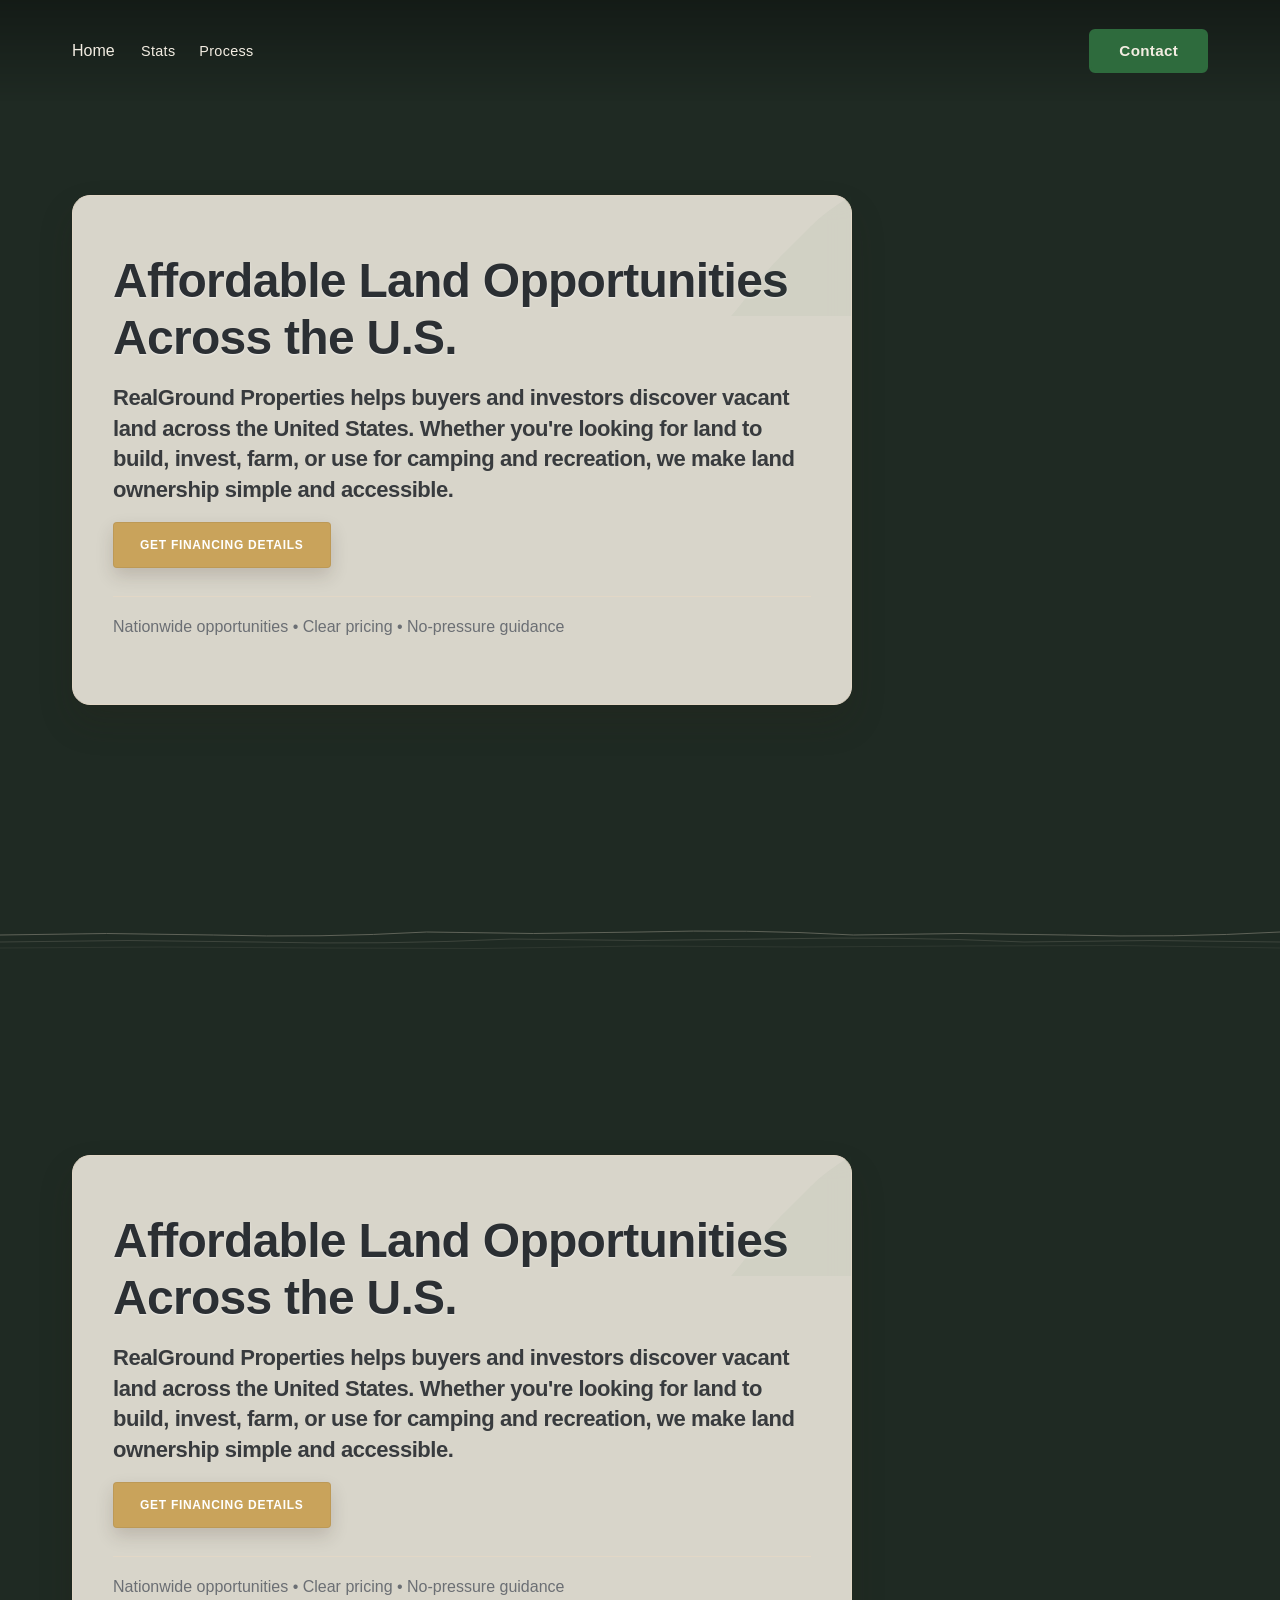
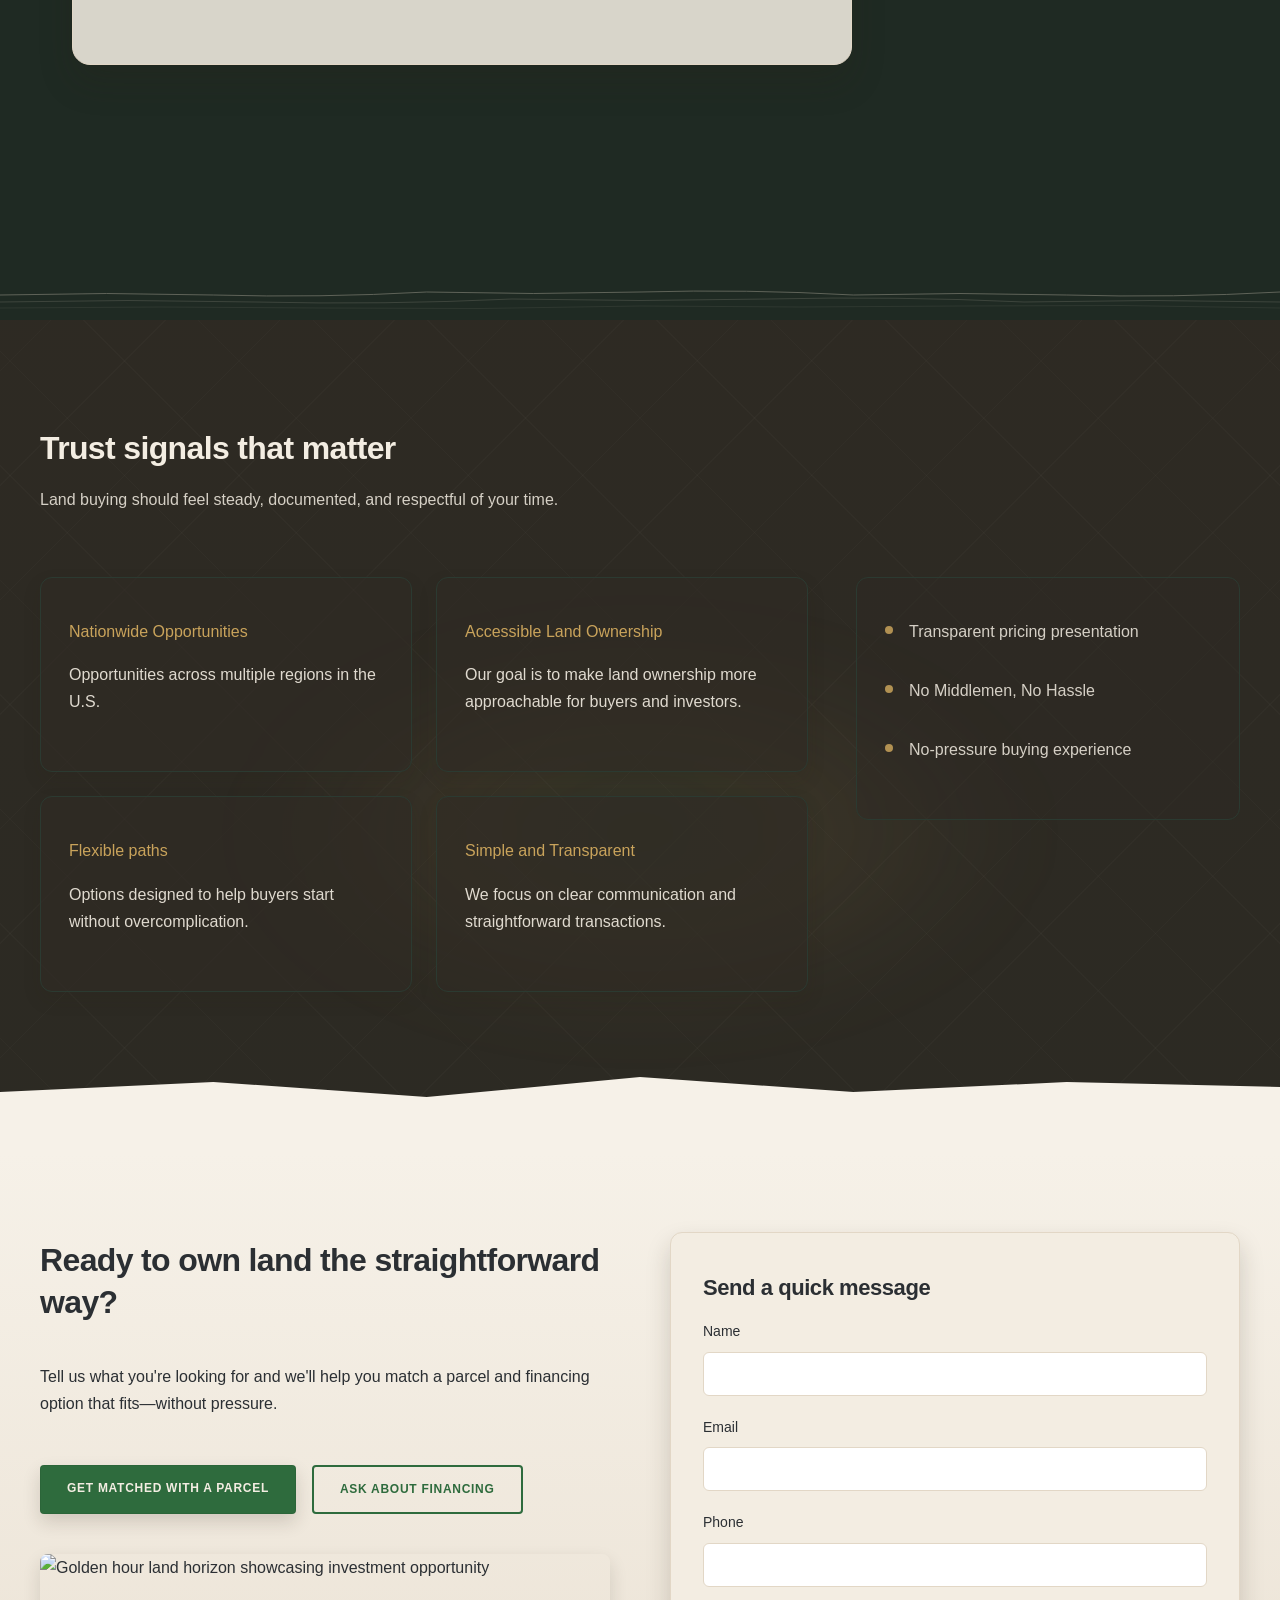
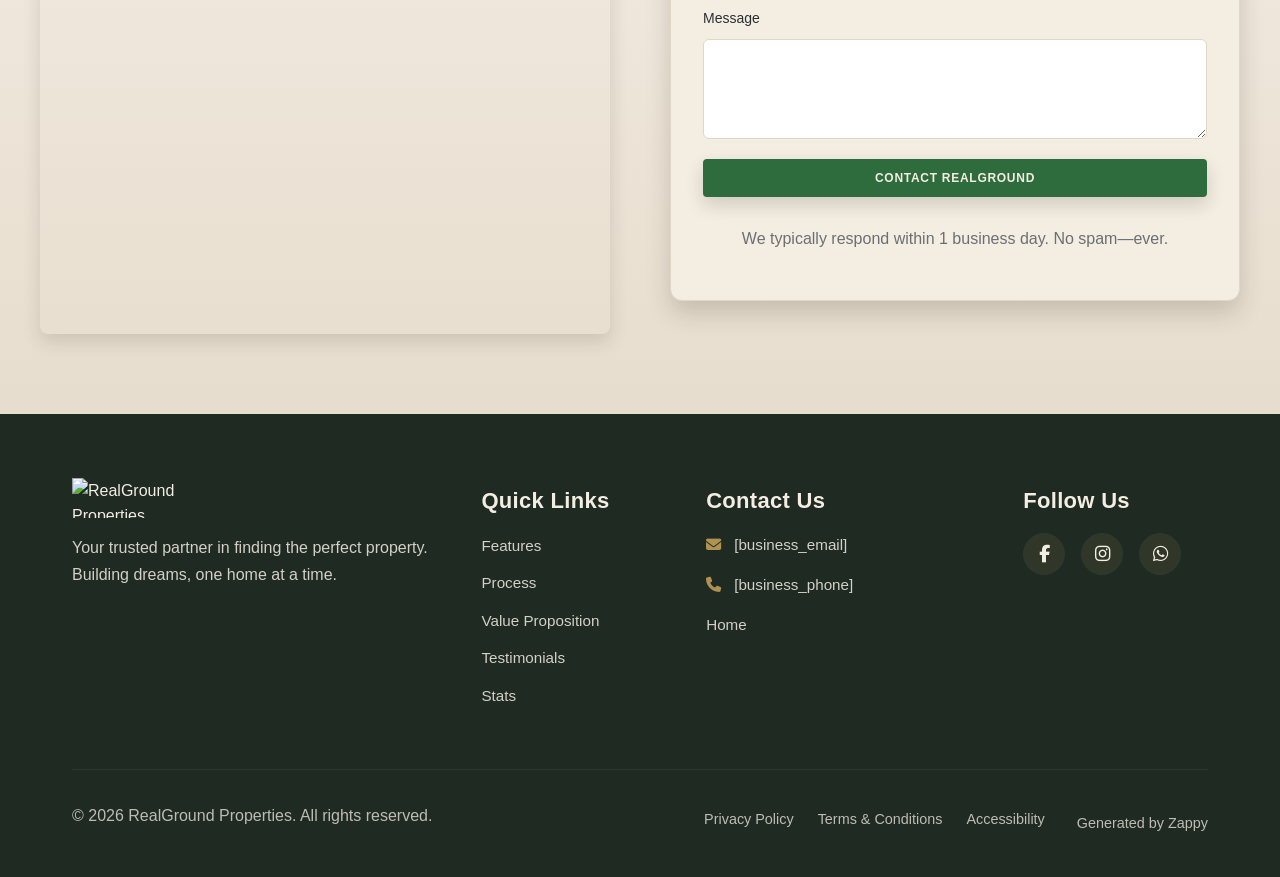
==== commit bf4ec6ae: "Background sync: Progressive GitHub Sync" ====
--- a/index.html
+++ b/index.html
@@ -1132,7 +1132,7 @@
       
       <div class="home-stats-trust">
         <p>Transparent pricing presentation</p>
-        <p>Fast &amp; Secure transactions</p>
+        <p>No Middlemen, No Hassle</p>
         <p>No-pressure buying experience</p>
       </div>
     </div>
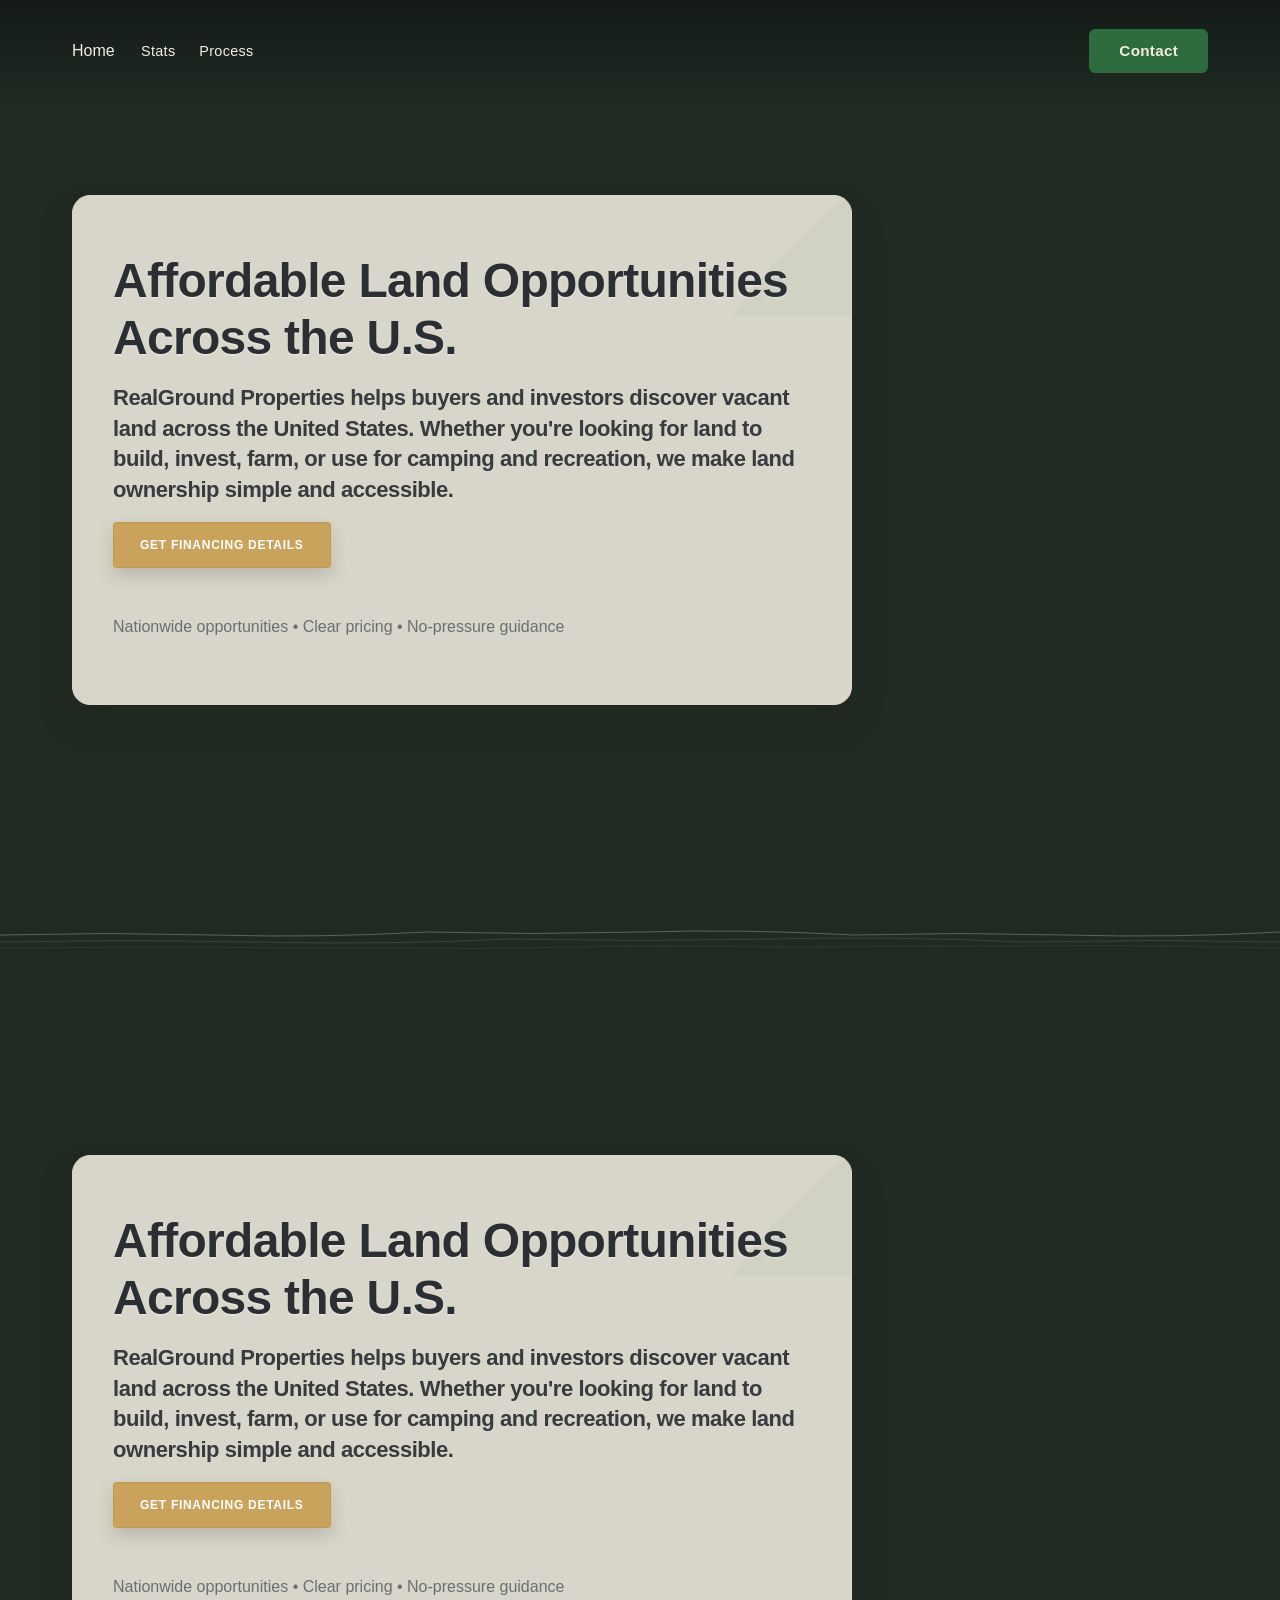
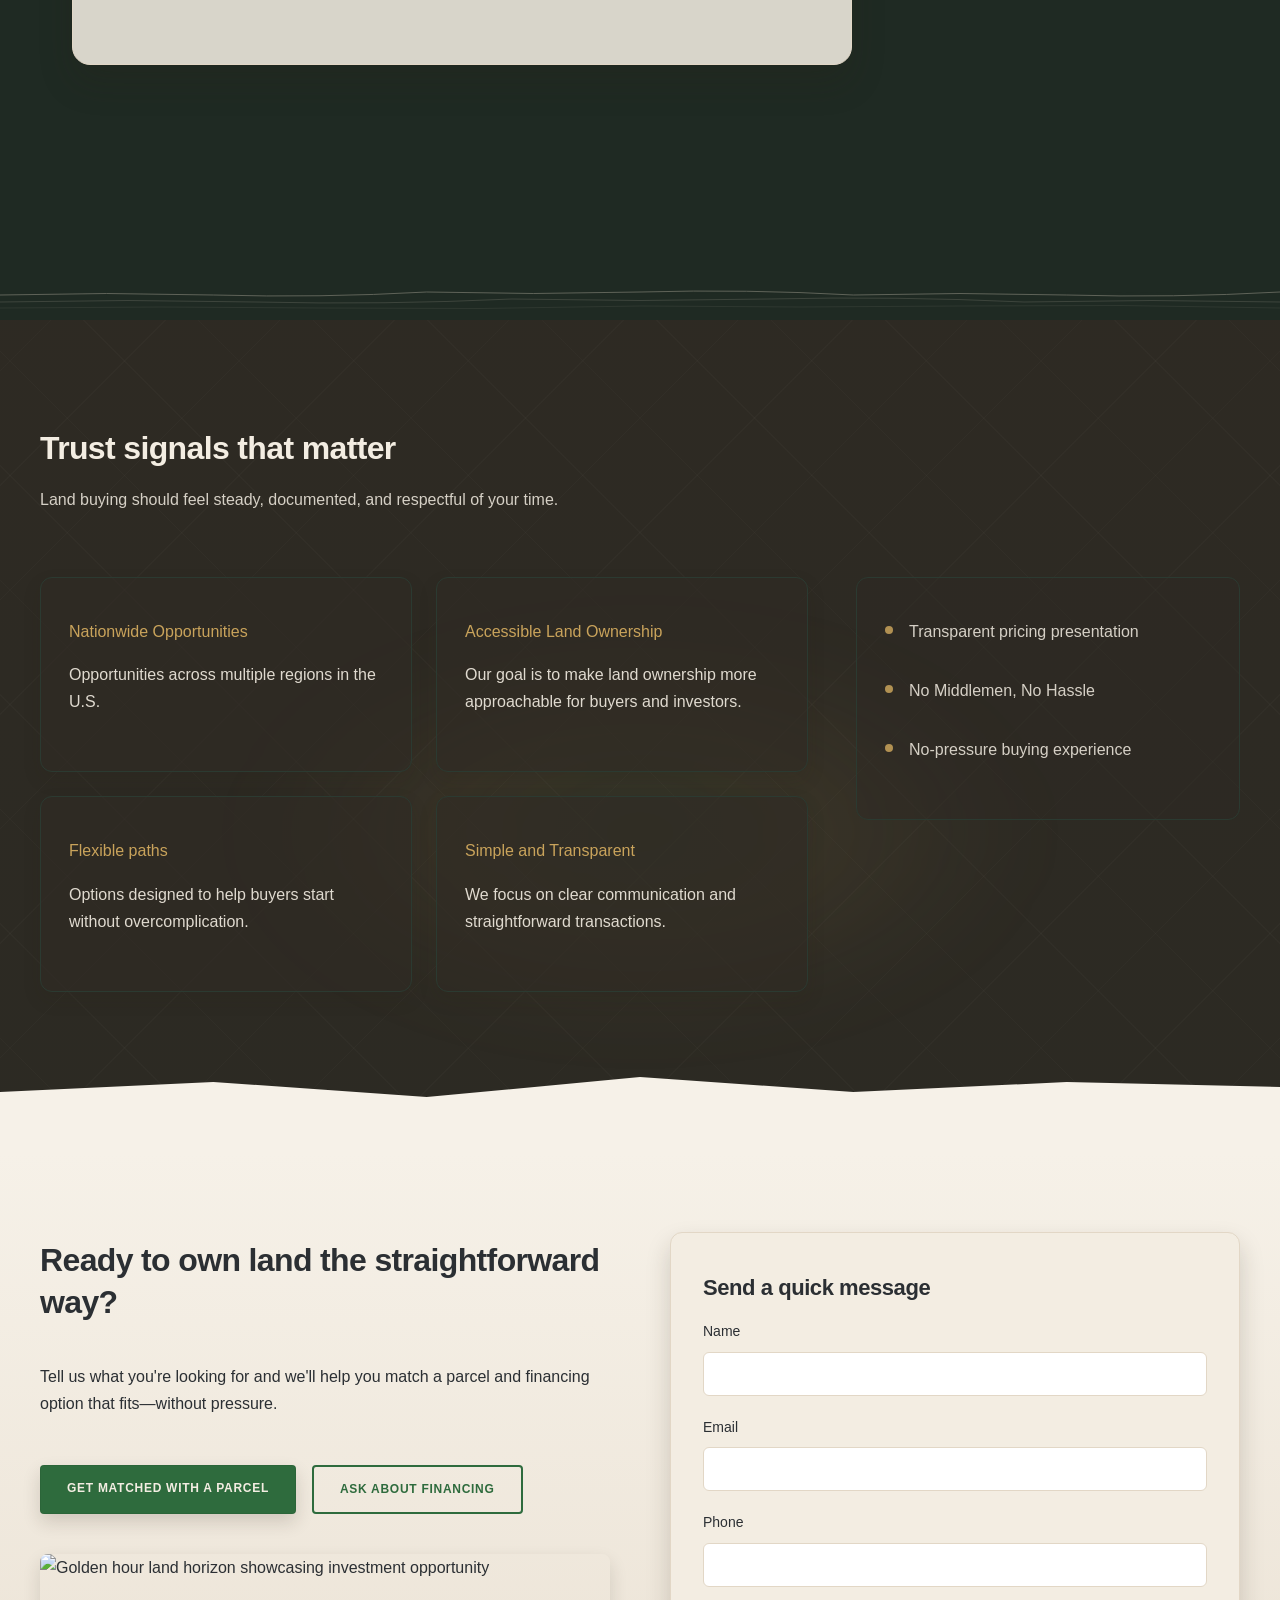
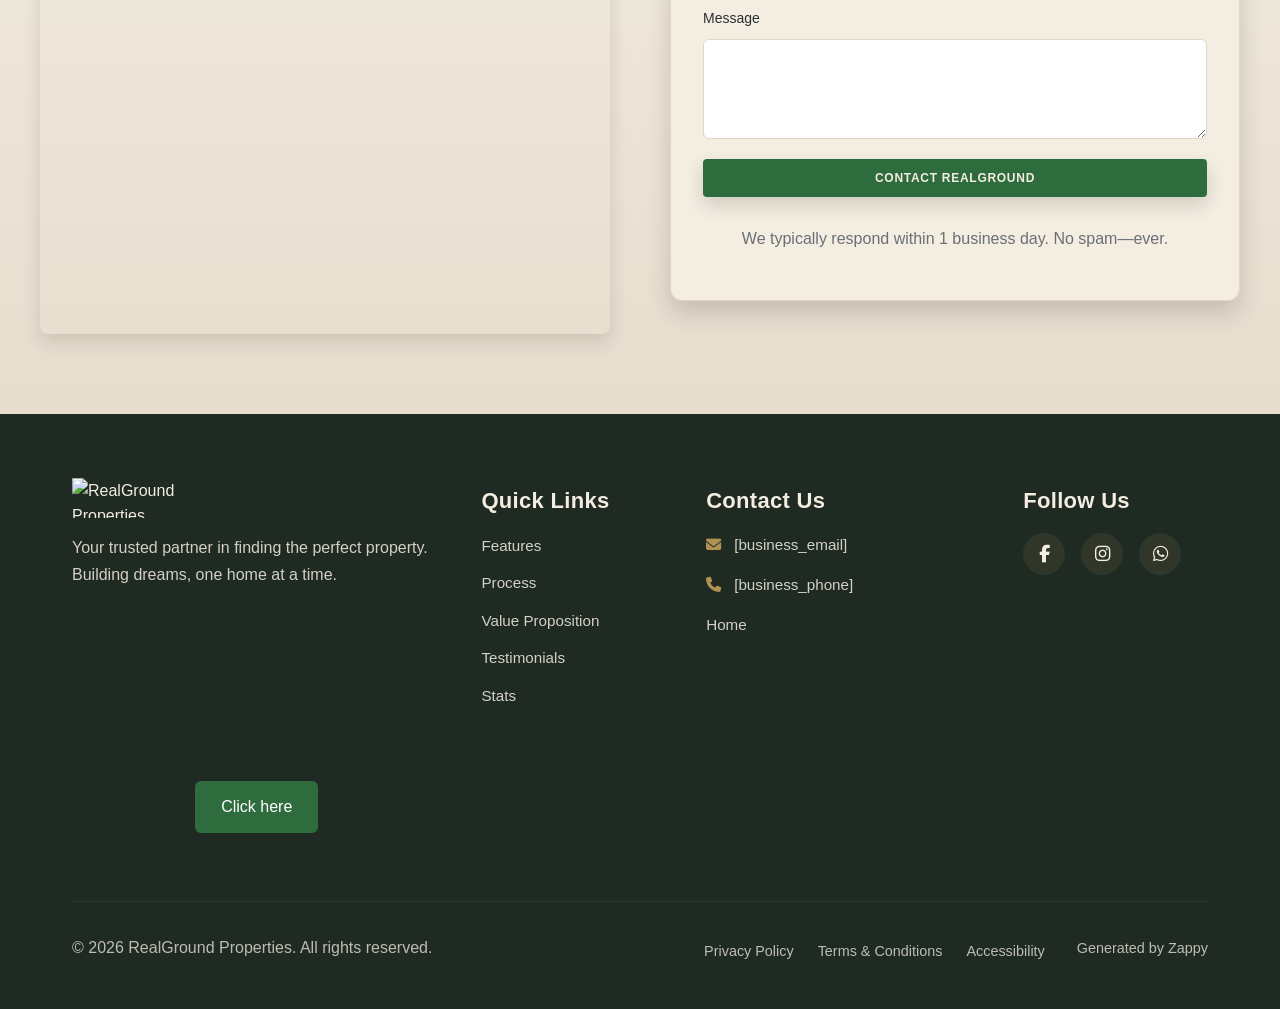
==== commit 58da7d60: "Background sync: Progressive GitHub Sync" ====
--- a/index.html
+++ b/index.html
@@ -218,27 +218,27 @@
 })();
 </script>
 <!-- End Zappy Analytics -->
-    <meta property="og:title" content="Find Land for Sale Near You with Flexible Financing — RealGround Properties">
-  <meta property="og:description" content="Discover vacant land opportunities across America with transparent pricing and seller financing options. From residential lots to recreational getaways—your land search starts here.">
-  <meta property="og:type" content="website">
-  <meta property="og:locale" content="en_US">
-  
-  <meta name="twitter:card" content="summary_large_image">
-  <meta name="twitter:title" content="Find Land for Sale Near You with Flexible Financing — RealGround Properties">
-  <meta name="twitter:description" content="Discover vacant land opportunities across America with transparent pricing and seller financing options. From residential lots to recreational getaways—your land search starts here.">
-  
-  <link rel="stylesheet" href="https://cdnjs.cloudflare.com/ajax/libs/font-awesome/6.4.0/css/all.min.css">
+    <meta property="og:title" content="Find Land for Sale Near You with Flexible Financing — RealGround Properties" />
+  <meta property="og:description" content="Discover vacant land opportunities across America with transparent pricing and seller financing options. From residential lots to recreational getaways—your land search starts here." />
+  <meta property="og:type" content="website" />
+  <meta property="og:locale" content="en_US" />
+  
+  <meta name="twitter:card" content="summary_large_image" />
+  <meta name="twitter:title" content="Find Land for Sale Near You with Flexible Financing — RealGround Properties" />
+  <meta name="twitter:description" content="Discover vacant land opportunities across America with transparent pricing and seller financing options. From residential lots to recreational getaways—your land search starts here." />
+  
+  <link rel="stylesheet" href="https://cdnjs.cloudflare.com/ajax/libs/font-awesome/6.4.0/css/all.min.css" />
 
     <!-- Favicons -->
-    <link rel="icon" type="image/x-icon" href="/assets/favicon.ico">
-    <link rel="icon" type="image/png" sizes="16x16" href="/assets/favicon-16x16.png">
-    <link rel="icon" type="image/png" sizes="32x32" href="/assets/favicon-32x32.png">
-    <link rel="icon" type="image/png" sizes="48x48" href="/assets/favicon-48x48.png">
-    <link rel="icon" type="image/png" sizes="192x192" href="/assets/favicon-192x192.png">
-    <link rel="icon" type="image/png" sizes="512x512" href="/assets/favicon-512x512.png">
-    <link rel="apple-touch-icon" href="/assets/apple-touch-icon.png">
+    <link rel="icon" type="image/x-icon" href="/assets/favicon.ico" />
+    <link rel="icon" type="image/png" sizes="16x16" href="/assets/favicon-16x16.png" />
+    <link rel="icon" type="image/png" sizes="32x32" href="/assets/favicon-32x32.png" />
+    <link rel="icon" type="image/png" sizes="48x48" href="/assets/favicon-48x48.png" />
+    <link rel="icon" type="image/png" sizes="192x192" href="/assets/favicon-192x192.png" />
+    <link rel="icon" type="image/png" sizes="512x512" href="/assets/favicon-512x512.png" />
+    <link rel="apple-touch-icon" href="/assets/apple-touch-icon.png" />
     <!-- Cookie Consent -->
-    <link rel="stylesheet" href="https://cdn.jsdelivr.net/npm/vanilla-cookieconsent@3/dist/cookieconsent.css">
+    <link rel="stylesheet" href="https://cdn.jsdelivr.net/npm/vanilla-cookieconsent@3/dist/cookieconsent.css" />
     <script src="https://cdn.jsdelivr.net/npm/vanilla-cookieconsent@3/dist/cookieconsent.umd.js"></script>
     <!-- Mickidum Accessibility Toolbar -->
     <script src="https://cdn.jsdelivr.net/gh/mickidum/acc_toolbar/acctoolbar/acctoolbar.min.js"></script>
@@ -563,16 +563,16 @@
   <nav class="navbar">
   <button class="mobile-toggle" id="mobileToggle" aria-label="Menu">
     <svg class="hamburger-icon" width="24" height="24" viewBox="0 0 24 24" fill="none">
-      <path d="M3 12h18M3 6h18M3 18h18" stroke="currentColor" stroke-width="2" stroke-linecap="round"></path>
+      <path d="M3 12h18M3 6h18M3 18h18" stroke="currentColor" stroke-width="2" stroke-linecap="round"/>
     </svg>
     <svg class="close-icon" width="24" height="24" viewBox="0 0 24 24" fill="none" style="display: none;">
-      <path d="M18 6L6 18M6 6l12 12" stroke="currentColor" stroke-width="2" stroke-linecap="round"></path>
+      <path d="M18 6L6 18M6 6l12 12" stroke="currentColor" stroke-width="2" stroke-linecap="round"/>
     </svg>
   </button>
   
   <button class="phone-header-btn" data-phone="[business_phone]" aria-label="Call">
     <svg width="20" height="20" viewBox="0 0 24 24" fill="currentColor">
-      <path d="M22 16.92v3a2 2 0 0 1-2.18 2 19.79 19.79 0 0 1-8.63-3.07 19.5 19.5 0 0 1-6-6 19.79 19.79 0 0 1-3.07-8.67A2 2 0 0 1 4.11 2h3a2 2 0 0 1 2 1.72 12.84 12.84 0 0 0 .7 2.81 2 2 0 0 1-.45 2.11L8.09 9.91a16 16 0 0 0 6 6l1.27-1.27a2 2 0 0 1 2.11-.45 12.84 12.84 0 0 0 2.81.7A2 2 0 0 1 22 16.92z"></path>
+      <path d="M22 16.92v3a2 2 0 0 1-2.18 2 19.79 19.79 0 0 1-8.63-3.07 19.5 19.5 0 0 1-6-6 19.79 19.79 0 0 1-3.07-8.67A2 2 0 0 1 4.11 2h3a2 2 0 0 1 2 1.72 12.84 12.84 0 0 0 .7 2.81 2 2 0 0 1-.45 2.11L8.09 9.91a16 16 0 0 0 6 6l1.27-1.27a2 2 0 0 1 2.11-.45 12.84 12.84 0 0 0 2.81.7A2 2 0 0 1 22 16.92z"/>
     </svg>
   </button>
 
@@ -1032,18 +1032,18 @@
     <div class="hero-overlay-card" style="max-width: 780px"><grammarly-extension data-grammarly-shadow-root="true" style="position: absolute; top: -1px; left: -1px; pointer-events: none; --rem: 16;" class="dnXmp"></grammarly-extension><grammarly-extension data-grammarly-shadow-root="true" style="position: absolute; top: -1px; left: -1px; pointer-events: none; --rem: 16;" class="dnXmp"></grammarly-extension>
       <!-- Subtle embossed corner flourish (END corner) -->
       <svg class="card-flourish" aria-hidden="true" width="120" height="120" viewBox="0 0 120 120" fill="none" xmlns="http://www.w3.org/2000/svg">
-        <path d="M120,0 Q95,15 80,30 T50,60 Q35,75 20,95 T0,120 L120,120 Z" fill="currentColor" opacity="0.04"></path>
+        <path d="M120,0 Q95,15 80,30 T50,60 Q35,75 20,95 T0,120 L120,120 Z" fill="currentColor" opacity="0.04"/>
       </svg>
 
-      <h1 style="" spellcheck="false">Affordable Land Opportunities Across the U.S.</h1>
+      <h1 style spellcheck="false">Affordable Land Opportunities Across the U.S.</h1>
       <h3 style="outline: none; max-width: 65ch; margin-left: auto; margin-right: auto;" spellcheck="false" data-zappy-text-width="readable">RealGround Properties helps buyers and investors discover vacant land across the United States. Whether you're looking for land to build, invest, farm, or use for camping and recreation, we make land ownership simple and accessible.</h3>
       
-      <div class="hero-cta-row" style="" spellcheck="false">
+      <div class="hero-cta-row" style spellcheck="false">
         
         <a href="#contact" class="btn-secondary" data-element-type="button" data-element-id="btn-1773708044900-s0xutehvo" data-native-element="true">Get financing details</a>
       </div>
 
-      <p class="trust-row" style="" spellcheck="false">Nationwide opportunities • Clear pricing • No-pressure guidance</p>
+      <p class="trust-row" style spellcheck="false">Nationwide opportunities • Clear pricing • No-pressure guidance</p>
     <grammarly-extension-vbars data-grammarly-shadow-root="true" style="display: contents; --rem: 16;" class="dnXmp"></grammarly-extension-vbars></div>
   </div>
 
@@ -1051,11 +1051,11 @@
   <div class="home-hero-divider-wrapper">
     <svg aria-hidden="true" viewBox="0 0 1200 60" preserveAspectRatio="none" xmlns="http://www.w3.org/2000/svg">
       <!-- Base fill matching next section (light) -->
-      <path d="M0,60 L0,35 Q100,32 200,35 T400,32 Q500,35 600,32 T800,35 Q900,32 1000,35 T1200,32 L1200,60 Z" fill="var(--bg-dark)"></path>
+      <path d="M0,60 L0,35 Q100,32 200,35 T400,32 Q500,35 600,32 T800,35 Q900,32 1000,35 T1200,32 L1200,60 Z" fill="var(--bg-dark)"/>
       <!-- Contour lines (topographic ridges) -->
-      <path d="M0,35 Q100,32 200,35 T400,32 Q500,35 600,32 T800,35 Q900,32 1000,35 T1200,32" stroke="var(--border-light)" stroke-width="0.8" fill="var(--bg-dark)" opacity="0.4"></path>
-      <path d="M0,42 Q120,39 240,42 T480,39 Q600,42 720,39 T960,42 Q1080,39 1200,42" stroke="var(--border-light)" stroke-width="0.6" fill="var(--bg-dark)" opacity="0.25"></path>
-      <path d="M0,48 Q150,46 300,48 T600,46 Q750,48 900,46 T1200,48" stroke="var(--border-light)" stroke-width="0.5" fill="var(--bg-dark)" opacity="0.15"></path>
+      <path d="M0,35 Q100,32 200,35 T400,32 Q500,35 600,32 T800,35 Q900,32 1000,35 T1200,32" stroke="var(--border-light)" stroke-width="0.8" fill="var(--bg-dark)" opacity="0.4"/>
+      <path d="M0,42 Q120,39 240,42 T480,39 Q600,42 720,39 T960,42 Q1080,39 1200,42" stroke="var(--border-light)" stroke-width="0.6" fill="var(--bg-dark)" opacity="0.25"/>
+      <path d="M0,48 Q150,46 300,48 T600,46 Q750,48 900,46 T1200,48" stroke="var(--border-light)" stroke-width="0.5" fill="var(--bg-dark)" opacity="0.15"/>
     </svg>
   </div>
 </section><section class="home-hero-section" data-layout-spec="Home-hero" data-hero-type="fullscreen-scrim" data-zappy-section="true" style="opacity: 1;" id="zappy-section-0-dup-1773748728965">
@@ -1072,18 +1072,18 @@
     <div class="hero-overlay-card" style="max-width: 780px"><grammarly-extension data-grammarly-shadow-root="true" style="position: absolute; top: -1px; left: -1px; pointer-events: none; --rem: 16;" class="dnXmp"></grammarly-extension><grammarly-extension data-grammarly-shadow-root="true" style="position: absolute; top: -1px; left: -1px; pointer-events: none; --rem: 16;" class="dnXmp"></grammarly-extension>
       <!-- Subtle embossed corner flourish (END corner) -->
       <svg class="card-flourish" aria-hidden="true" width="120" height="120" viewBox="0 0 120 120" fill="none" xmlns="http://www.w3.org/2000/svg">
-        <path d="M120,0 Q95,15 80,30 T50,60 Q35,75 20,95 T0,120 L120,120 Z" fill="currentColor" opacity="0.04"></path>
+        <path d="M120,0 Q95,15 80,30 T50,60 Q35,75 20,95 T0,120 L120,120 Z" fill="currentColor" opacity="0.04"/>
       </svg>
 
-      <h1 style="" spellcheck="false">Affordable Land Opportunities Across the U.S.</h1>
+      <h1 style spellcheck="false">Affordable Land Opportunities Across the U.S.</h1>
       <h3 style="outline: none; max-width: 65ch; margin-left: auto; margin-right: auto;" spellcheck="false" data-zappy-text-width="readable">RealGround Properties helps buyers and investors discover vacant land across the United States. Whether you're looking for land to build, invest, farm, or use for camping and recreation, we make land ownership simple and accessible.</h3>
       
-      <div class="hero-cta-row" style="" spellcheck="false">
+      <div class="hero-cta-row" style spellcheck="false">
         
         <a href="#contact" class="btn-secondary" data-element-type="button" data-element-id="btn-1773708044900-s0xutehvo" data-native-element="true">Get financing details</a>
       </div>
 
-      <p class="trust-row" style="" spellcheck="false">Nationwide opportunities • Clear pricing • No-pressure guidance</p>
+      <p class="trust-row" style spellcheck="false">Nationwide opportunities • Clear pricing • No-pressure guidance</p>
     <grammarly-extension-vbars data-grammarly-shadow-root="true" style="display: contents; --rem: 16;" class="dnXmp"></grammarly-extension-vbars></div>
   </div>
 
@@ -1091,11 +1091,11 @@
   <div class="home-hero-divider-wrapper">
     <svg aria-hidden="true" viewBox="0 0 1200 60" preserveAspectRatio="none" xmlns="http://www.w3.org/2000/svg">
       <!-- Base fill matching next section (light) -->
-      <path d="M0,60 L0,35 Q100,32 200,35 T400,32 Q500,35 600,32 T800,35 Q900,32 1000,35 T1200,32 L1200,60 Z" fill="#1F2A23"></path>
+      <path d="M0,60 L0,35 Q100,32 200,35 T400,32 Q500,35 600,32 T800,35 Q900,32 1000,35 T1200,32 L1200,60 Z" fill="#1F2A23"/>
       <!-- Contour lines (topographic ridges) -->
-      <path d="M0,35 Q100,32 200,35 T400,32 Q500,35 600,32 T800,35 Q900,32 1000,35 T1200,32" stroke="var(--border-light)" stroke-width="0.8" fill="#1F2A23" opacity="0.4"></path>
-      <path d="M0,42 Q120,39 240,42 T480,39 Q600,42 720,39 T960,42 Q1080,39 1200,42" stroke="var(--border-light)" stroke-width="0.6" fill="#1F2A23" opacity="0.25"></path>
-      <path d="M0,48 Q150,46 300,48 T600,46 Q750,48 900,46 T1200,48" stroke="var(--border-light)" stroke-width="0.5" fill="#1F2A23" opacity="0.15"></path>
+      <path d="M0,35 Q100,32 200,35 T400,32 Q500,35 600,32 T800,35 Q900,32 1000,35 T1200,32" stroke="var(--border-light)" stroke-width="0.8" fill="#1F2A23" opacity="0.4"/>
+      <path d="M0,42 Q120,39 240,42 T480,39 Q600,42 720,39 T960,42 Q1080,39 1200,42" stroke="var(--border-light)" stroke-width="0.6" fill="#1F2A23" opacity="0.25"/>
+      <path d="M0,48 Q150,46 300,48 T600,46 Q750,48 900,46 T1200,48" stroke="var(--border-light)" stroke-width="0.5" fill="#1F2A23" opacity="0.15"/>
     </svg>
   </div>
 </section>
@@ -1117,17 +1117,17 @@
     
     <div class="home-stats-content">
       <div class="home-stats-grid zappy-preserve-css-grid" style="display: grid; grid-template-columns: 372px 372px;" id="zappy-auto-grid-1773748692509-djsgvb" data-zappy-auto-grid="true" data-original-item-width="372" data-original-gap="24px"><div class="home-stats-card">
-          <p class="stat-number" style="">Nationwide Opportunities</p>
+          <p class="stat-number" style>Nationwide Opportunities</p>
           <p class="stat-description">Opportunities across multiple regions in the U.S.</p>
         </div><div class="home-stats-card">
-          <p class="stat-number" style="">Accessible Land Ownership</p>
-          <p class="stat-description" style="" spellcheck="false">Our goal is to make land ownership more approachable for buyers and investors.</p>
+          <p class="stat-number" style>Accessible Land Ownership</p>
+          <p class="stat-description" style spellcheck="false">Our goal is to make land ownership more approachable for buyers and investors.</p>
         </div><div class="home-stats-card">
           <p class="stat-number">Flexible paths</p>
           <p class="stat-description">Options designed to help buyers start without overcomplication.</p>
         </div><div class="home-stats-card"><grammarly-extension data-grammarly-shadow-root="true" style="position: absolute; top: -1px; left: -1px; pointer-events: none; --rem: 16;" class="dnXmp"></grammarly-extension><grammarly-extension data-grammarly-shadow-root="true" style="position: absolute; top: -1px; left: -1px; pointer-events: none; --rem: 16;" class="dnXmp"></grammarly-extension>
-          <p class="stat-number" style="">Simple and Transparent</p>
-          <p class="stat-description" style="" spellcheck="false">We focus on clear communication and straightforward transactions.</p>
+          <p class="stat-number" style>Simple and Transparent</p>
+          <p class="stat-description" style spellcheck="false">We focus on clear communication and straightforward transactions.</p>
         <grammarly-extension-vbars data-grammarly-shadow-root="true" style="display: contents; --rem: 16;" class="dnXmp"></grammarly-extension-vbars></div></div>
       
       <div class="home-stats-trust">
@@ -1143,7 +1143,7 @@
   
   <div class="home-stats-divider-wrapper">
     <svg aria-hidden="true" viewBox="0 0 1200 100" preserveAspectRatio="none" xmlns="http://www.w3.org/2000/svg">
-      <path d="M0,100 L0,40 L200,30 L400,45 L600,25 L800,40 L1000,30 L1200,35 L1200,100 Z" fill="#F6F1E8"></path>
+      <path d="M0,100 L0,40 L200,30 L400,45 L600,25 L800,40 L1000,30 L1200,35 L1200,100 Z" fill="#F6F1E8"/>
     </svg>
   </div>
 </section>
@@ -1159,7 +1159,7 @@
           <a href="#financing" class="btn-secondary home-cta-btn">Ask about financing</a>
         </div>
         <div class="home-cta-image-card">
-          <img data-placeholder="home-cta-image-1" data-context="Golden hour landscape photograph of vacant land with warm sunlight illuminating rolling hills and open horizon, conveying opportunity and natural beauty for real estate investment" width="600" height="400" src="/assets/site-home-cta-image-1.webp" alt="Golden hour land horizon showcasing investment opportunity">
+          <img data-placeholder="home-cta-image-1" data-context="Golden hour landscape photograph of vacant land with warm sunlight illuminating rolling hills and open horizon, conveying opportunity and natural beauty for real estate investment" width="600" height="400" src="/assets/site-home-cta-image-1.webp" alt="Golden hour land horizon showcasing investment opportunity" />
         </div>
       </div>
       <div class="home-cta-form-column">
@@ -1168,19 +1168,19 @@
           <form class="contact-form home-cta-form">
             <div class="home-cta-form-group">
               <label for="cta-name" class="home-cta-label">Name</label>
-              <input type="text" id="cta-name" name="name" class="home-cta-input" required="">
+              <input type="text" id="cta-name" name="name" class="home-cta-input" required />
             </div>
             <div class="home-cta-form-group">
               <label for="cta-email" class="home-cta-label">Email</label>
-              <input type="email" id="cta-email" name="email" class="home-cta-input" required="">
+              <input type="email" id="cta-email" name="email" class="home-cta-input" required />
             </div>
             <div class="home-cta-form-group">
               <label for="cta-phone" class="home-cta-label">Phone</label>
-              <input type="tel" id="cta-phone" name="phone" class="home-cta-input">
+              <input type="tel" id="cta-phone" name="phone" class="home-cta-input" />
             </div>
             <div class="home-cta-form-group">
               <label for="cta-message" class="home-cta-label">Message</label>
-              <textarea id="cta-message" name="message" class="home-cta-textarea" rows="4" required=""></textarea>
+              <textarea id="cta-message" name="message" class="home-cta-textarea" rows="4" required></textarea>
             </div>
             <button type="submit" class="btn-primary home-cta-submit">Contact RealGround</button>
             <p class="home-cta-reassurance">We typically respond within 1 business day. No spam—ever.</p>
@@ -1196,7 +1196,7 @@
   <div class="footer-container">
     <div class="footer-top">
       <div class="footer-column footer-company">
-        <img src="/assets/realground-properties-real-estate-logo-1773710222031-8zm47h.webp?v=1773710222346-0qz8so" alt="RealGround Properties" class="logo">
+        <img src="/assets/realground-properties-real-estate-logo-1773710222031-8zm47h.webp?v=1773710222346-0qz8so" alt="RealGround Properties" class="logo zappy-editable-image" data-element-type="image" data-element-id="img-1773748692494-o6dtgn67o" data-resize-handler-attached="true" />
         <p class="footer-tagline">Your trusted partner in finding the perfect property. Building dreams, one home at a time.</p>
       </div>
       
@@ -1215,11 +1215,11 @@
         <h3 class="footer-heading">Contact Us</h3>
         <ul class="contact-list">
           <li>
-            <i class="fas fa-envelope"></i>
+            <i class="fas fa-envelope" data-element-type="icon" data-element-id="icon-1773748692493-atlaon0j1" data-icon-type="fontawesome"></i>
             <a href="mailto:[business_email]">[business_email]</a>
           </li>
           <li>
-            <i class="fas fa-phone"></i>
+            <i class="fas fa-phone" data-element-type="icon" data-element-id="icon-1773748692493-izs1vfgxm" data-icon-type="fontawesome"></i>
             <a href="tel:[business_phone]">[business_phone]</a>
           </li>
           <li><a href="/">Home</a></li>
@@ -1230,10 +1230,10 @@
         <h3 class="footer-heading">Follow Us</h3>
         <div class="social-links">
           <a href="[facebook_handle]" aria-label="Facebook"><i class="fab fa-facebook-f"></i></a>
-          <a href="[instagram_handle]" aria-label="Instagram"><i class="fab fa-instagram"></i></a>
-          <a href="[whatsapp_handle]" aria-label="WhatsApp"><i class="fab fa-whatsapp"></i></a>
+          <a href="[instagram_handle]" aria-label="Instagram"><i class="fab fa-instagram" data-element-type="icon" data-element-id="icon-1773748692493-68fpaxisu" data-icon-type="fontawesome"></i></a>
+          <a href="[whatsapp_handle]" aria-label="WhatsApp"><i class="fab fa-whatsapp" data-element-type="icon" data-element-id="icon-1773748692493-wbkl2ptww" data-icon-type="fontawesome"></i></a>
         </div>
-      </div>
+      </div><div class="zappy-inserted-element" id="zappy-element-1774041768935-2s5nk98a2" data-element-id="zappy-element-1774041768935-2s5nk98a2" data-element-type="button" data-zappy-newly-inserted="true" style="margin: 20px auto; text-align: center; display: flex; justify-content: center; width: 100%;"><a href="#" class="btn btn-primary" style="text-decoration: none; padding: 12px 24px; border-radius: 6px; display: inline-block; border-color: #2E6B3D !important; border-style: solid; border-width: 2px; border-image: initial; color: #ffffff !important; width: auto !important; flex: 0 0 auto !important; cursor: pointer !important; background-color: #2E6B3D !important; border: 2px solid #2E6B3D !important" data-element-type="button" data-text-color="auto" data-element-id="zappy-element-1774041768935-2s5nk98a2" id="zappy-element-1774041768935-2s5nk98a2">Click here</a></div>
     </div>
     
     <div class="footer-bottom">
@@ -1246,8 +1246,8 @@
           <li><a href="/terms">Terms &amp; Conditions</a></li>
           <li><a href="/accessibility">Accessibility</a></li>
         </ul>
-        <a href="https://zappy5.com" target="_blank" class="zappy-attribution">Generated by Zappy</a>
-      </div>
+        <p class="zappy-editable"><a href="https://zappy5.com" target="_blank" class="zappy-attribution">Generated by Zappy</a>
+      </p></div>
     </div>
   </div>
 </footer>
